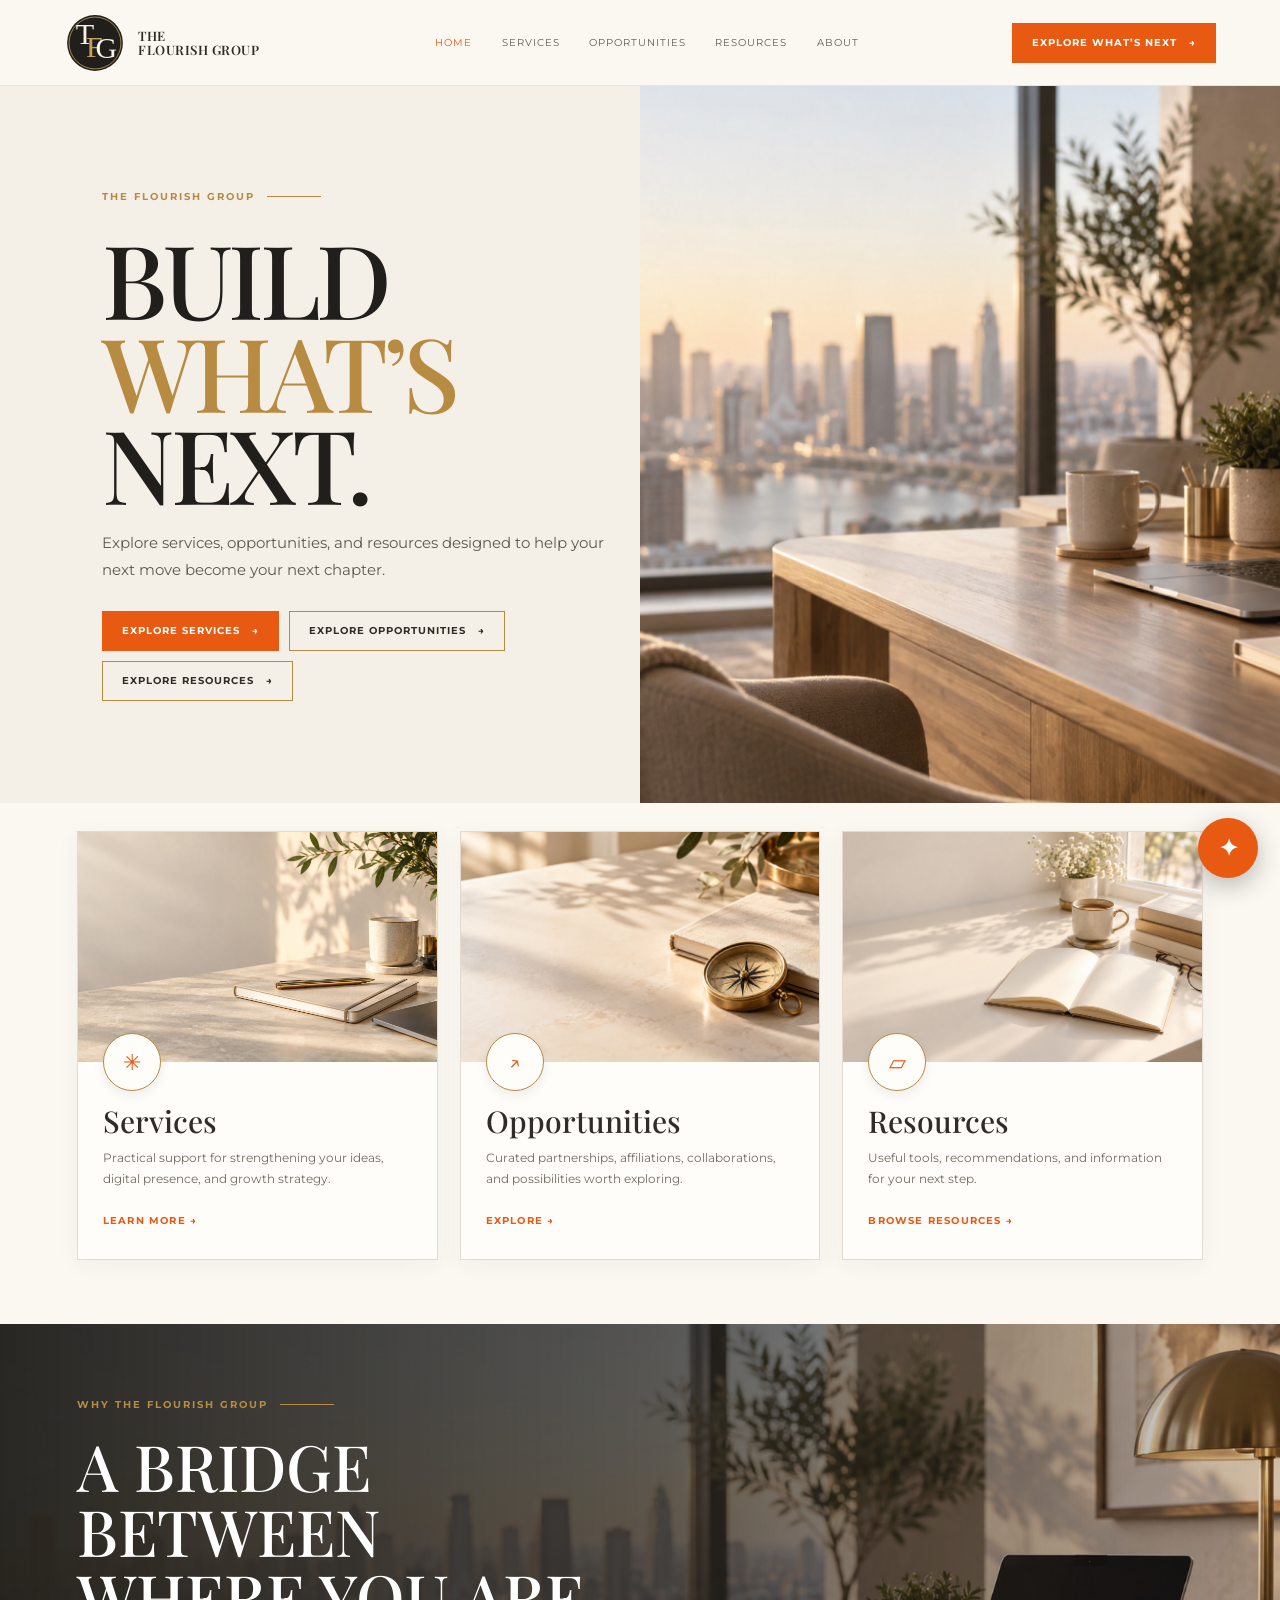
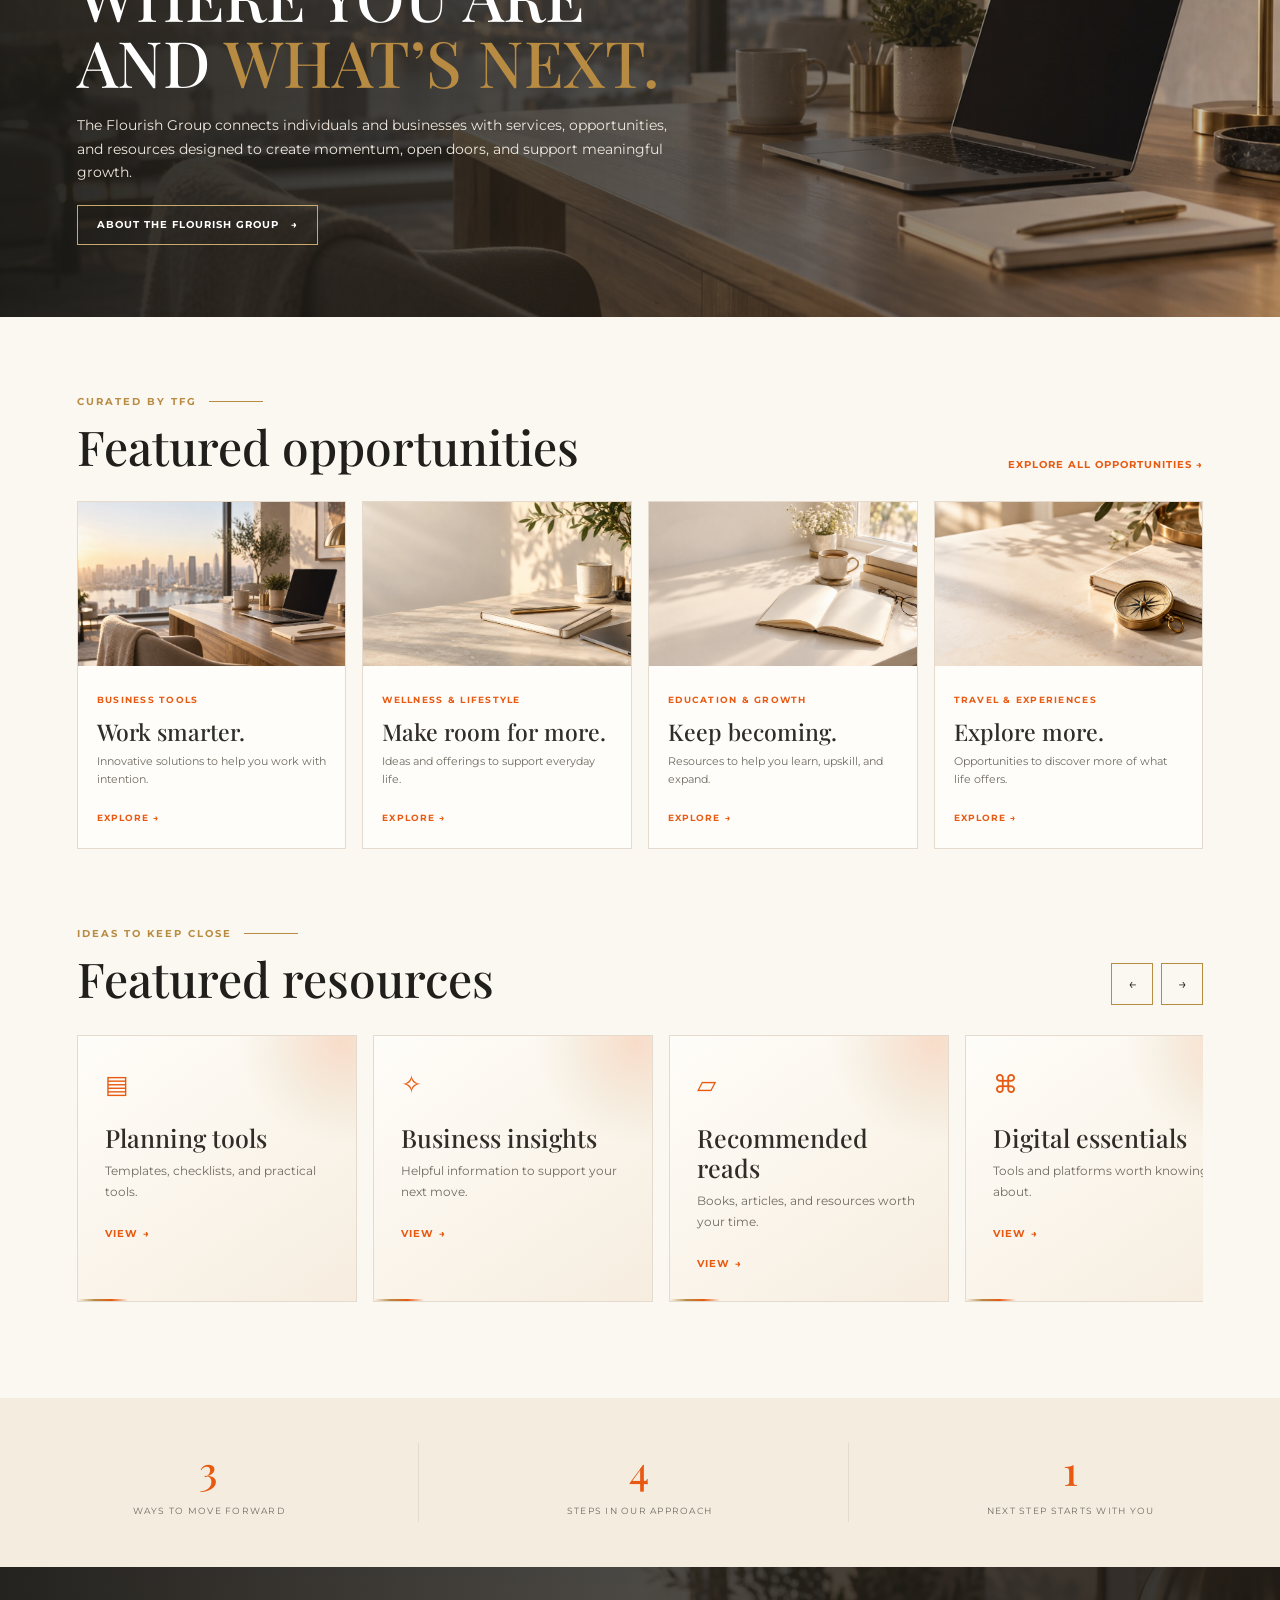
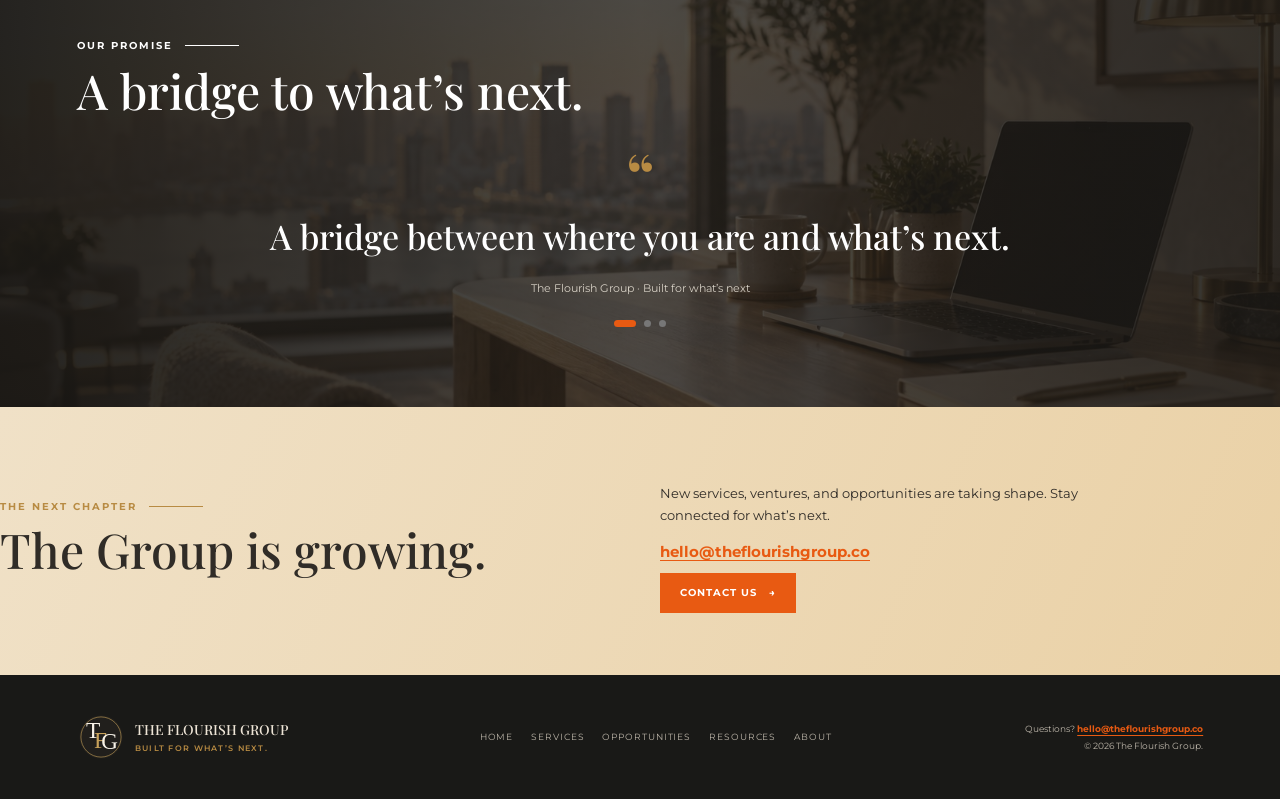
==== index.html @ 6793b0d1 "Publish fresh stylesheet URL after cache correction" ====
<!doctype html>
<html lang="en"><head><meta charset="utf-8"><meta name="viewport" content="width=device-width,initial-scale=1"><meta name="description" content="The Flourish Group brings together services, opportunities, and resources to help you build what’s next."><title>The Flourish Group — Built for What’s Next</title><link rel="stylesheet" href="flourish-v3.css"></head><body>
<header class="site-header"><a class="brand" href="index.html"><img class="brand-mark" src="assets/tfg-monogram.svg" alt=""><span class="brand-name">THE<br>FLOURISH GROUP</span></a><button class="menu-toggle" aria-label="Open navigation" aria-expanded="false">☰</button><nav class="nav"><a class="active" href="index.html">Home</a><a href="services.html">Services</a><a href="opportunities.html">Opportunities</a><a href="resources.html">Resources</a><a href="about.html">About</a></nav><a class="nav-cta" href="opportunities.html">Explore what’s next <span>→</span></a></header>
<main><section class="hero" data-parallax><div class="hero-copy"><div class="eyebrow">The Flourish Group</div><h1>BUILD<br><em>WHAT’S</em><br>NEXT.</h1><p class="hero-lede">Explore services, opportunities, and resources designed to help your next move become your next chapter.</p><div class="hero-actions"><a class="btn btn-primary" href="services.html">Explore Services <span>→</span></a><a class="btn" href="opportunities.html">Explore Opportunities <span>→</span></a><a class="btn" href="resources.html">Explore Resources <span>→</span></a></div></div><div class="hero-image"><img src="assets/home-hero.jpg" alt="Sunlit workspace with notebook and laptop" fetchpriority="high"></div></section>
<section class="pillars section-pad" aria-label="Explore the Flourish Group"><article class="pillar-card"><a href="services.html"><div class="pillar-visual"><img class="pillar-image" src="assets/services-hero.jpg" alt="Bright, welcoming workspace"></div><div class="pillar-body"><div class="pillar-icon">✳</div><h2>Services</h2><p>Practical support for strengthening your ideas, digital presence, and growth strategy.</p><span class="text-link">Learn more <span>→</span></span></div></a></article><article class="pillar-card"><a href="opportunities.html"><div class="pillar-visual"><img class="pillar-image" src="assets/opportunities-hero.jpg" alt="Journal and compass suggesting a new direction"></div><div class="pillar-body"><div class="pillar-icon">↗</div><h2>Opportunities</h2><p>Curated partnerships, affiliations, collaborations, and possibilities worth exploring.</p><span class="text-link">Explore <span>→</span></span></div></a></article><article class="pillar-card"><a href="resources.html"><div class="pillar-visual"><img class="pillar-image" src="assets/resources-hero.jpg" alt="Books and notebook in soft sunlight"></div><div class="pillar-body"><div class="pillar-icon">▱</div><h2>Resources</h2><p>Useful tools, recommendations, and information for your next step.</p><span class="text-link">Browse resources <span>→</span></span></div></a></article></section>
<section class="statement"><div class="statement-inner section-pad"><div class="eyebrow">Why The Flourish Group</div><h2>A BRIDGE BETWEEN<br>WHERE YOU ARE<br>AND <em>WHAT’S NEXT.</em></h2><p>The Flourish Group connects individuals and businesses with services, opportunities, and resources designed to create momentum, open doors, and support meaningful growth.</p><a class="btn btn-outline-light" href="about.html">About The Flourish Group <span>→</span></a></div></section>
<section class="content-section section-pad"><div class="section-heading"><div><div class="eyebrow">Curated by TFG</div><h2>Featured opportunities</h2></div><a href="opportunities.html">Explore all opportunities <span>→</span></a></div><div class="feature-grid"><article class="feature-card"><div class="feature-image"><img src="assets/home-hero.jpg" alt="Modern tools on a tidy desk"></div><div class="feature-body"><small>Business tools</small><h3>Work smarter.</h3><p>Innovative solutions to help you work with intention.</p><a href="opportunities.html">Explore <span>→</span></a></div></article><article class="feature-card"><div class="feature-image"><img src="assets/services-hero.jpg" alt="Quiet moment for wellness"></div><div class="feature-body"><small>Wellness &amp; lifestyle</small><h3>Make room for more.</h3><p>Ideas and offerings to support everyday life.</p><a href="opportunities.html">Explore <span>→</span></a></div></article><article class="feature-card"><div class="feature-image"><img src="assets/resources-hero.jpg" alt="Books and notes for learning"></div><div class="feature-body"><small>Education &amp; growth</small><h3>Keep becoming.</h3><p>Resources to help you learn, upskill, and expand.</p><a href="opportunities.html">Explore <span>→</span></a></div></article><article class="feature-card"><div class="feature-image"><img src="assets/opportunities-hero.jpg" alt="A compass suggesting new experiences"></div><div class="feature-body"><small>Travel &amp; experiences</small><h3>Explore more.</h3><p>Opportunities to discover more of what life offers.</p><a href="opportunities.html">Explore <span>→</span></a></div></article></div></section>
<section class="content-section section-pad" style="padding-top:0"><div class="section-heading"><div><div class="eyebrow">Ideas to keep close</div><h2>Featured resources</h2></div><div class="carousel-controls"><button type="button" data-scroll="home-resources" data-direction="-1" aria-label="Previous resources">←</button><button type="button" data-scroll="home-resources" data-direction="1" aria-label="Next resources">→</button></div></div><div class="carousel-track" id="home-resources"><article class="category-card"><span class="category-icon">▤</span><h3>Planning tools</h3><p>Templates, checklists, and practical tools.</p><a href="resources.html" class="text-link">View <span>→</span></a></article><article class="category-card"><span class="category-icon">✧</span><h3>Business insights</h3><p>Helpful information to support your next move.</p><a href="resources.html" class="text-link">View <span>→</span></a></article><article class="category-card"><span class="category-icon">▱</span><h3>Recommended reads</h3><p>Books, articles, and resources worth your time.</p><a href="resources.html" class="text-link">View <span>→</span></a></article><article class="category-card"><span class="category-icon">⌘</span><h3>Digital essentials</h3><p>Tools and platforms worth knowing about.</p><a href="resources.html" class="text-link">View <span>→</span></a></article></div></section>
<section class="stats"><div class="stat"><strong data-count="3">0</strong><span>Ways to move forward</span></div><div class="stat"><strong data-count="4">0</strong><span>Steps in our approach</span></div><div class="stat"><strong data-count="1">0</strong><span>Next step starts with you</span></div></section>
<section class="testimonial-shell"><div class="eyebrow">Our promise</div><h2 class="section-title">A bridge to what’s next.</h2><div class="testimonial-card" data-quotes='["A bridge between where you are and what’s next.","There are doors here. Let’s help you identify the ones that make sense for you.","A helpful resource can make the next step feel possible."]'><div class="testimonial-mark">“</div><blockquote>A bridge between where you are and what’s next.</blockquote><p>The Flourish Group · Built for what’s next</p><div class="carousel-dots"><button aria-label="Show promise 1" aria-current="true"></button><button aria-label="Show promise 2" aria-current="false"></button><button aria-label="Show promise 3" aria-current="false"></button></div></div></section>
<section class="growth" id="contact"><div><div class="eyebrow">The next chapter</div><h2>The Group is growing.</h2></div><div><p>New services, ventures, and opportunities are taking shape. Stay connected for what’s next.</p><a class="contact-email" href="mailto:hello@theflourishgroup.co">hello@theflourishgroup.co</a><br><a class="btn btn-primary" href="mailto:hello@theflourishgroup.co">Contact Us <span>→</span></a></div></section></main>
<footer class="site-footer"><div class="footer-brand"><img src="assets/tfg-monogram.svg" alt=""><div>THE FLOURISH GROUP<small>BUILT FOR WHAT’S NEXT.</small></div></div><nav class="footer-nav"><a href="index.html">Home</a><a href="services.html">Services</a><a href="opportunities.html">Opportunities</a><a href="resources.html">Resources</a><a href="about.html">About</a></nav><div class="footer-meta">Questions? <a class="contact-email" href="mailto:hello@theflourishgroup.co">hello@theflourishgroup.co</a><br>© 2026 The Flourish Group.</div></footer><script src="site-refresh.js"></script></body></html>
---- flourish-v3.css ----
@import url('https://fonts.googleapis.com/css2?family=Montserrat:wght@400;500;600;700&family=Playfair+Display:wght@500;600;700&display=swap');
:root{--ivory:#f5f0e7;--paper:#fbf8f2;--white:#fffdf9;--charcoal:#211f1c;--ink:#302c27;--muted:#716b63;--line:#e4dbce;--gold:#b88b43;--champagne:#ead8b5;--orange:#e85a12;--serif:'Playfair Display',Georgia,serif;--sans:'Montserrat',Arial,sans-serif;--shadow:0 20px 50px rgba(57,43,24,.09)}
*{box-sizing:border-box}html{scroll-behavior:smooth;scroll-padding-top:90px}body{margin:0;background:var(--paper);color:var(--ink);font:400 15px/1.7 var(--sans)}body.menu-open{overflow:hidden}a{color:inherit;text-decoration:none}img{display:block;max-width:100%}button{font:inherit}.section-pad{padding-inline:clamp(22px,6vw,96px)}.eyebrow{display:flex;align-items:center;gap:12px;text-transform:uppercase;letter-spacing:.2em;font-size:10px;font-weight:700;color:var(--gold)}.eyebrow:after{content:"";width:54px;height:1px;background:currentColor}.serif{font-family:var(--serif)}
.site-header{height:86px;display:flex;align-items:center;gap:28px;padding:8px clamp(20px,5vw,72px);background:rgba(251,248,242,.96);border-bottom:1px solid rgba(184,139,67,.18);position:sticky;top:0;z-index:50;backdrop-filter:blur(12px)}.brand{display:flex;align-items:center;gap:12px;min-width:218px}.brand-mark{width:62px;height:62px;object-fit:contain}.brand-name{font:600 13px/1.05 var(--serif);letter-spacing:.04em}.nav{display:flex;justify-content:center;gap:clamp(14px,2.3vw,32px);flex:1}.nav a,.footer-nav a{font-size:10px;letter-spacing:.1em;text-transform:uppercase;color:#625c54;transition:color .25s}.nav a:hover,.nav a.active,.footer-nav a:hover{color:var(--orange)}.nav-cta,.btn{display:inline-flex;gap:12px;align-items:center;justify-content:center;padding:13px 19px;border:1px solid var(--gold);font-size:10px;line-height:1.2;letter-spacing:.1em;text-transform:uppercase;font-weight:700;transition:background .28s,color .28s,border-color .28s,transform .28s,box-shadow .28s}.nav-cta,.btn-primary{background:var(--orange);border-color:var(--orange);color:white}.nav-cta:hover,.btn-primary:hover{background:#c9470c;border-color:#c9470c;box-shadow:0 8px 22px rgba(232,90,18,.22);transform:translateY(-2px)}.btn:not(.btn-primary):hover{background:var(--charcoal);border-color:var(--charcoal);color:white;transform:translateY(-2px)}.btn span,.nav-cta span,.text-link span{display:inline-block;transition:transform .25s}.btn:hover span,.nav-cta:hover span,.text-link:hover span{transform:translateX(4px)}.menu-toggle{display:none;border:1px solid var(--line);background:transparent;color:var(--ink);width:42px;height:42px;font-size:20px}
.hero{min-height:min(680px,calc(100vh - 86px));display:grid;grid-template-columns:1.02fr .98fr;position:relative;overflow:hidden;background:var(--ivory)}.hero-copy{align-self:center;padding:clamp(54px,8vw,112px) 28px clamp(54px,8vw,112px) clamp(24px,8vw,124px);position:relative;z-index:2}.hero h1{font:500 clamp(62px,8vw,112px)/.9 var(--serif);letter-spacing:-.045em;margin:27px 0 20px;color:var(--charcoal)}.hero h1 em,.page-title em,.statement h2 em{font-style:normal;color:var(--gold)}.hero-lede{max-width:510px;color:#5f584f;font-size:15px;line-height:1.8;margin:0 0 28px}.hero-actions{display:flex;gap:10px;flex-wrap:wrap}.hero-image{min-height:460px;position:relative;overflow:hidden;background:linear-gradient(135deg,#ead8b5,#b88b43);transform:scale(1.02);will-change:transform}.hero-image img{position:absolute;inset:0;width:100%;height:100%;object-fit:cover;object-position:center}.hero[data-parallax] .hero-image{transition:transform .15s linear}.page-hero{min-height:490px;display:grid;grid-template-columns:1fr .85fr;align-items:center;position:relative;overflow:hidden;background:var(--ivory)}.page-hero .hero-copy{padding-block:80px}.page-hero .hero-image{min-height:490px}.page-hero h1{font-size:clamp(55px,7vw,92px)}.page-hero .hero-lede{max-width:540px}
.pillars{display:grid;grid-template-columns:repeat(3,1fr);gap:22px;padding-top:28px;padding-bottom:64px}.pillar-card{background:var(--white);border:1px solid var(--line);box-shadow:0 5px 22px rgba(50,40,25,.05);overflow:hidden;transition:transform .35s,box-shadow .35s}.pillar-card:hover{transform:translateY(-6px);box-shadow:var(--shadow)}.pillar-visual{height:230px;overflow:hidden;background:var(--champagne)}.pillar-image{width:100%;height:100%;object-fit:cover;transition:transform .8s cubic-bezier(.2,.7,.2,1)}.pillar-card:hover .pillar-image{transform:scale(1.055)}.pillar-body{padding:0 25px 27px;position:relative}.pillar-icon{width:58px;height:58px;border-radius:50%;background:var(--white);border:1px solid var(--gold);display:grid;place-items:center;margin-top:-29px;position:relative;font-size:22px;color:var(--orange);box-shadow:0 4px 12px rgba(0,0,0,.08);transition:transform .3s}.pillar-card:hover .pillar-icon{transform:rotate(-8deg) scale(1.06)}.pillar-card h2{font:500 30px/1.2 var(--serif);margin:12px 0 8px}.pillar-card p{font-size:12px;line-height:1.75;color:var(--muted);margin:0 0 17px}.text-link{font-size:10px;letter-spacing:.12em;text-transform:uppercase;color:var(--orange);font-weight:700}.statement{min-height:380px;background:linear-gradient(90deg,rgba(27,26,23,.94),rgba(27,26,23,.7) 52%,rgba(27,26,23,.16)),url('assets/home-hero.jpg') center/cover;color:white;display:flex;align-items:center;padding-block:72px}.statement-inner{max-width:760px}.statement h2{font:500 clamp(40px,5vw,68px)/1.02 var(--serif);margin:20px 0}.statement p{font-size:14px;max-width:610px;color:#eee8de;margin:0 0 20px}.btn-outline-light{border-color:#caa96c;color:#fff;background:transparent}
.content-section{padding-block:76px}.section-heading{display:flex;align-items:end;justify-content:space-between;gap:24px;margin-bottom:28px}.section-heading h2,.section-title{font:500 clamp(34px,4vw,48px)/1.1 var(--serif);margin:10px 0 0;color:var(--charcoal)}.section-heading>a{font-size:10px;letter-spacing:.1em;text-transform:uppercase;color:var(--orange);font-weight:700}.feature-grid,.resource-grid{display:grid;grid-template-columns:repeat(4,1fr);gap:16px}.feature-card,.resource-card{background:var(--white);border:1px solid var(--line);overflow:hidden;transition:transform .3s,box-shadow .3s}.feature-card:hover,.resource-card:hover{transform:translateY(-4px);box-shadow:var(--shadow)}.feature-card img,.resource-card img{width:100%;height:164px;object-fit:cover;transition:transform .5s}.feature-card:hover img,.resource-card:hover img{transform:scale(1.04)}.feature-image,.resource-image{overflow:hidden}.feature-body,.resource-body{padding:19px}.feature-body small,.resource-body small{font-size:9px;letter-spacing:.14em;color:var(--orange);text-transform:uppercase;font-weight:700}.feature-body h3,.resource-body h3{font:500 23px/1.2 var(--serif);margin:7px 0}.feature-body p,.resource-body p{font-size:11px;line-height:1.65;color:var(--muted);margin:0 0 15px}.feature-body a,.resource-body a{font-size:9px;letter-spacing:.12em;text-transform:uppercase;color:var(--orange);font-weight:700}
.growth{display:grid;grid-template-columns:1fr 1fr;gap:40px;align-items:center;background:linear-gradient(115deg,#f0e1c7,#ead1a6);padding-block:62px}.growth h2{font:500 clamp(34px,4vw,48px)/1.1 var(--serif);margin:8px 0}.growth p{font-size:13px;max-width:450px}.growth .btn{margin-top:8px}.site-footer{background:#191917;color:#eee5d7;padding:38px clamp(22px,6vw,96px);display:grid;grid-template-columns:1.1fr 1.3fr 1fr;align-items:center;gap:28px}.footer-brand{display:flex;align-items:center;gap:10px;font:500 14px var(--serif)}.footer-brand img{width:48px;height:48px;object-fit:contain}.footer-brand small{display:block;font:600 8px var(--sans);letter-spacing:.16em;color:var(--gold);margin-top:4px}.footer-nav{display:flex;gap:18px;justify-content:center;flex-wrap:wrap}.footer-nav a,.footer-meta{font-size:9px;color:#bcb5a9}.footer-meta{text-align:right;line-height:1.9}.contact-email{color:var(--orange);font-weight:700;text-decoration:underline;text-underline-offset:3px}
.page-main{padding-block:74px 90px}.page-title{font:500 clamp(52px,7vw,90px)/.98 var(--serif);margin:20px 0 14px;letter-spacing:-.035em;color:var(--charcoal)}.page-lede{font-size:15px;line-height:1.8;max-width:700px;color:var(--muted)}.section-intro{max-width:720px;margin-bottom:30px}.approach{background:#f1e8d8;padding-block:72px}.steps{display:grid;grid-template-columns:repeat(4,1fr);gap:12px;margin-top:34px}.step{padding:25px 22px;border-top:1px solid var(--gold);background:rgba(255,253,249,.55)}.step-no{font:500 28px var(--serif);color:var(--orange)}.step h3{font:500 22px var(--serif);margin:9px 0}.step p{font-size:11px;color:var(--muted);margin:0}.category-grid{display:grid;grid-template-columns:repeat(3,1fr);gap:18px;margin-top:34px}.category-card{min-height:230px;padding:27px;background:linear-gradient(145deg,#fffdf9,#f6eddf);border:1px solid var(--line);position:relative;overflow:hidden;isolation:isolate;transition:transform .35s,box-shadow .35s}.category-card:before{content:"";position:absolute;z-index:-1;width:210px;height:210px;right:-90px;top:-100px;border-radius:50%;background:radial-gradient(circle,rgba(232,90,18,.17),rgba(184,139,67,.08) 44%,transparent 70%);transition:transform .5s}.category-card:after{content:"";position:absolute;left:0;right:0;bottom:0;height:2px;background:linear-gradient(90deg,transparent,var(--gold),var(--orange),transparent);transform:scaleX(.18);transform-origin:left;transition:transform .4s}.category-card:hover{transform:translateY(-5px);box-shadow:0 18px 38px rgba(65,46,18,.1)}.category-card:hover:before{transform:scale(1.45)}.category-card:hover:after{transform:scaleX(1)}.category-icon{font-size:25px;color:var(--orange);display:inline-block;transition:transform .35s}.category-card:hover .category-icon{transform:translateY(-4px) rotate(-5deg)}.category-card h3{font:500 25px/1.2 var(--serif);margin:18px 0 8px}.category-card p{font-size:12px;color:var(--muted);margin:0 0 17px;max-width:350px}.cta-band{background:var(--charcoal);color:white;padding:56px clamp(22px,6vw,96px);display:flex;align-items:center;justify-content:space-between;gap:30px}.cta-band h2{font:500 clamp(34px,4vw,48px)/1.1 var(--serif);margin:8px 0}.cta-band p{color:#ddd4c7;font-size:13px;max-width:520px}.carousel-controls{display:flex;gap:8px}.carousel-controls button,.back-top{width:42px;height:42px;border:1px solid var(--gold);background:transparent;color:var(--ink);cursor:pointer;transition:background .2s,color .2s}.carousel-controls button:hover,.back-top:hover{background:var(--orange);color:#fff}.carousel-track{display:flex;overflow:auto;scroll-snap-type:x mandatory;gap:16px;padding:2px 1px 20px;scrollbar-width:thin}.carousel-track>*{scroll-snap-align:start;flex:0 0 min(280px,82vw)}
.stats{display:grid;grid-template-columns:repeat(3,1fr);gap:12px;padding-block:45px;background:#f3ecdf}.stat{text-align:center;border-right:1px solid var(--line)}.stat:last-child{border:0}.stat strong{font:500 40px var(--serif);color:var(--orange);display:block}.stat span{font-size:9px;text-transform:uppercase;letter-spacing:.14em;color:var(--muted)}.testimonial-shell{position:relative;isolation:isolate;overflow:hidden;background:#24221f;color:#fff;padding:70px clamp(22px,6vw,96px)}.testimonial-shell:before{content:"";position:absolute;inset:0;z-index:-2;background-position:center;background-size:cover;opacity:.5}.testimonial-shell:after{content:"";position:absolute;inset:0;z-index:-1;background:linear-gradient(90deg,rgba(25,23,20,.9),rgba(25,23,20,.55),rgba(25,23,20,.78))}.testimonial-shell>*{position:relative}.testimonial-shell .eyebrow,.testimonial-shell .section-title{color:#fff}.testimonial-shell .section-title{color:#fff}.testimonial-card{max-width:840px;margin:32px auto 10px;text-align:center}.testimonial-mark{font:600 64px/.8 var(--serif);color:var(--gold)}.testimonial-card blockquote{font:500 clamp(23px,3vw,34px)/1.45 var(--serif);margin:12px 0 18px}.testimonial-card p{font-size:11px;color:#d5cfc4}.carousel-dots{display:flex;justify-content:center;gap:8px;margin-top:22px}.carousel-dots button{border:0;border-radius:50%;width:7px;height:7px;padding:0;background:#777}.carousel-dots button[aria-current=true]{background:var(--orange);width:22px;border-radius:99px}
.faq-topic-grid{display:grid;grid-template-columns:repeat(3,1fr);gap:13px;margin:30px 0 65px}.topic-card{padding:20px;border:1px solid var(--line);background:var(--white);display:flex;align-items:center;gap:14px;transition:border-color .2s,transform .2s}.topic-card:hover{border-color:var(--gold);transform:translateY(-3px)}.topic-card span{font-size:20px;color:var(--orange)}.topic-card strong{font:500 19px var(--serif)}.faq-list{border-top:1px solid var(--line);margin-top:25px}.faq-item{border-bottom:1px solid var(--line)}.faq-question{width:100%;display:grid;grid-template-columns:48px 1fr 28px;gap:12px;align-items:center;text-align:left;padding:22px 4px;border:0;background:transparent;color:var(--ink);cursor:pointer}.faq-number{font:500 22px var(--serif);color:var(--gold)}.faq-question strong{font:500 21px var(--serif)}.faq-toggle{font-size:24px;color:var(--orange);text-align:center;transition:transform .25s}.faq-question[aria-expanded=true] .faq-toggle{transform:rotate(45deg)}.faq-answer{display:grid;grid-template-rows:0fr;transition:grid-template-rows .35s ease}.faq-answer>div{overflow:hidden}.faq-answer p{max-width:760px;margin:0 0 22px 64px;color:var(--muted);font-size:13px}.faq-item.is-open .faq-answer{grid-template-rows:1fr}.help-panel{display:grid;grid-template-columns:1fr auto;align-items:center;gap:20px;padding:36px;background:linear-gradient(110deg,#efe3ce,#f8f3e9);margin-top:58px}.help-panel h2{font:500 32px var(--serif);margin:5px 0}.quick-links{display:flex;flex-wrap:wrap;gap:10px 22px;margin-top:22px}.quick-links a{font-size:11px;color:var(--orange);font-weight:700}
.reveal{opacity:0;transform:translateY(22px);transition:opacity .7s ease,transform .7s ease}.reveal.is-visible{opacity:1;transform:none}.back-top{position:fixed;right:92px;bottom:22px;z-index:30;background:var(--paper);box-shadow:0 4px 18px rgba(0,0,0,.12);opacity:0;pointer-events:none;transform:translateY(8px);transition:opacity .2s,transform .2s}.back-top.is-visible{opacity:1;pointer-events:auto;transform:none}.concierge-trigger{position:fixed;right:22px;bottom:22px;z-index:29;border:0;border-radius:50%;width:60px;height:60px;padding:0;background:var(--orange);color:#fff;box-shadow:0 8px 24px rgba(24,23,21,.28);font:700 9px var(--sans);cursor:pointer}.concierge-trigger:before{content:"✦";font-size:23px;line-height:1}.concierge-trigger{font-size:0}.concierge-trigger:focus-visible{outline:3px solid var(--gold);outline-offset:3px}.concierge-panel{display:none;position:fixed;right:22px;bottom:78px;z-index:60;width:min(370px,calc(100vw - 32px));max-height:74vh;overflow:auto;background:var(--paper);color:var(--ink);border:1px solid var(--line);box-shadow:0 18px 50px rgba(24,23,21,.28)}.concierge-panel.is-open{display:block}.concierge-head{position:relative;background:var(--charcoal);color:var(--white);padding:22px 54px 18px 22px}.concierge-head strong{font:600 11px var(--sans);letter-spacing:.12em}.concierge-head p{margin:9px 0 0;color:var(--ivory);font:500 20px/1.25 var(--serif)}.concierge-close{position:absolute;top:12px;right:14px;border:0;background:transparent;color:#fff;font-size:26px;cursor:pointer}.concierge-body{padding:18px}.concierge-choices{display:flex;flex-wrap:wrap;gap:8px}.concierge-choice{border:1px solid var(--gold);background:transparent;padding:9px 12px;font-size:10px;cursor:pointer}.concierge-answer{margin-top:14px;font-size:12px}.concierge-answer a{color:var(--orange);font-weight:700}.concierge-foot{font-size:9px;color:var(--muted);padding:0 18px 18px}
@media(max-width:980px){.site-header{gap:14px}.brand{min-width:180px}.nav{gap:14px}.nav a{font-size:9px}.nav-cta{padding:12px;font-size:9px}.pillars{gap:14px}.steps{grid-template-columns:repeat(2,1fr)}.category-grid{grid-template-columns:repeat(2,1fr)}.feature-grid,.resource-grid{grid-template-columns:repeat(2,1fr)}.site-footer{grid-template-columns:1fr 1fr}.footer-meta{text-align:left;grid-column:1/-1}}
@media(max-width:720px){.site-header{height:72px;gap:10px;padding-inline:15px}.brand{min-width:0;gap:8px}.brand-mark{width:48px;height:48px}.brand-name{font-size:11px}.menu-toggle{display:block;margin-left:auto;order:3}.nav{display:none;position:absolute;top:71px;left:0;right:0;background:var(--paper);border-bottom:1px solid var(--line);padding:16px 22px 22px;box-shadow:0 15px 20px rgba(0,0,0,.08);flex-direction:column;align-items:flex-start;gap:16px}.nav.open{display:flex}.nav a{font-size:11px}.nav-cta{display:none}.hero,.page-hero{grid-template-columns:1fr}.hero-copy,.page-hero .hero-copy{padding:50px 24px 42px}.hero h1{font-size:clamp(62px,16vw,88px)}.hero-image,.page-hero .hero-image{min-height:280px}.pillars{grid-template-columns:1fr;padding-bottom:42px}.pillar-visual{height:220px}.statement{padding-block:55px}.content-section{padding-block:52px}.section-heading{align-items:start;flex-direction:column}.section-heading h2,.section-title{font-size:36px}.growth{grid-template-columns:1fr;gap:10px;padding-block:46px}.site-footer{grid-template-columns:1fr;gap:22px}.footer-nav{justify-content:flex-start}.footer-meta{grid-column:auto}.category-grid,.faq-topic-grid{grid-template-columns:1fr}.page-main{padding-block:52px}.steps{grid-template-columns:1fr 1fr}.cta-band{align-items:flex-start;flex-direction:column;padding-block:42px}.help-panel{grid-template-columns:1fr;padding:25px}.faq-question{grid-template-columns:36px 1fr 24px}.faq-question strong{font-size:18px}.faq-answer p{margin-left:48px}.testimonial-shell{padding-block:52px}.back-top{right:76px;bottom:14px}.concierge-trigger{right:14px;bottom:14px;width:54px;height:54px}}
@media(max-width:420px){.hero-actions .btn{width:100%;justify-content:space-between}.steps{grid-template-columns:1fr}.feature-grid,.resource-grid{grid-template-columns:1fr}.stats{grid-template-columns:1fr}.stat{border:0;border-bottom:1px solid var(--line);padding:14px}.stat:last-child{border:0}}
@media(prefers-reduced-motion:reduce){*,*:before,*:after{scroll-behavior:auto!important;transition-duration:.01ms!important;animation-duration:.01ms!important}.reveal{opacity:1;transform:none}}

body[data-page="home"] .testimonial-shell:before{background-image:url("assets/home-hero.jpg")}
body[data-page="opportunities"] .testimonial-shell:before{background-image:url("assets/opportunities-hero.jpg")}
body[data-page="resources"] .testimonial-shell:before{background-image:url("assets/resources-hero.jpg")}
body[data-page="services"] .testimonial-shell:before{background-image:url("assets/services-hero.jpg")}
body[data-page="about"] .testimonial-shell:before{background-image:url("assets/services-hero.jpg")}
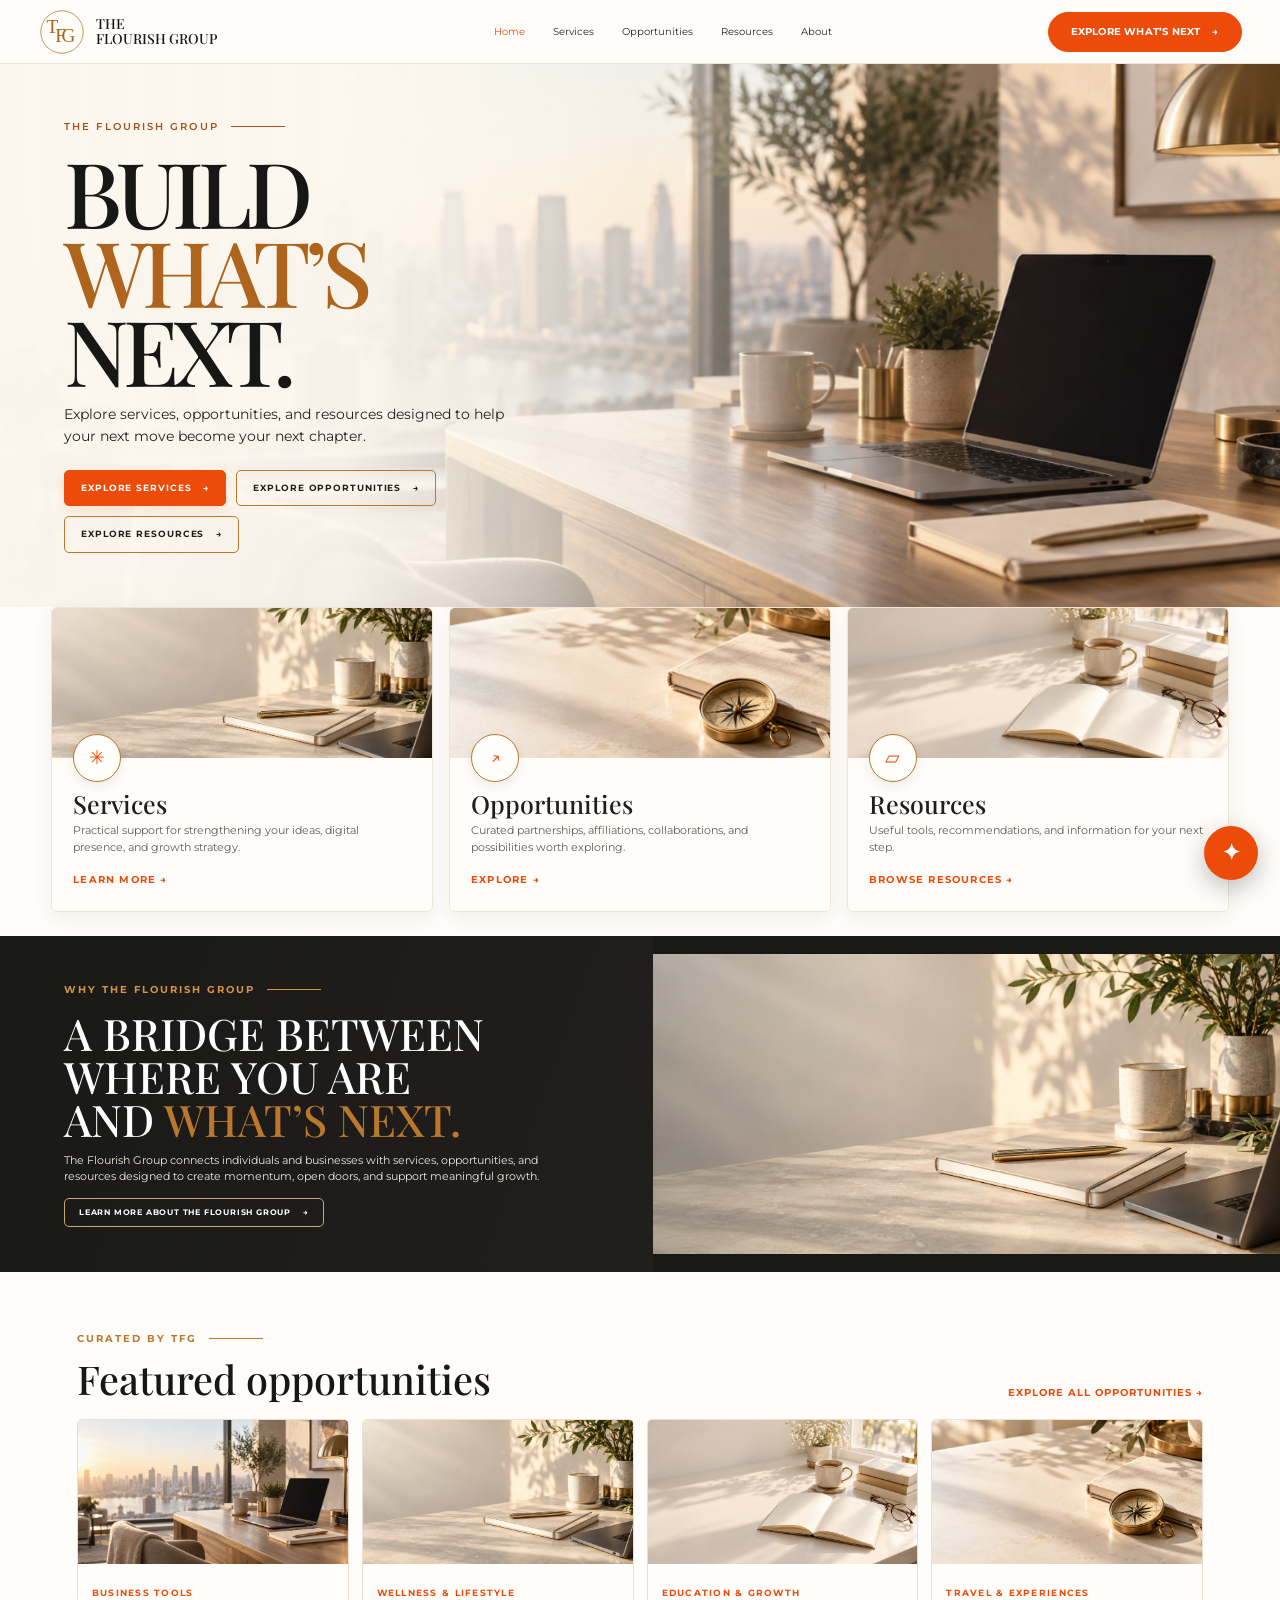
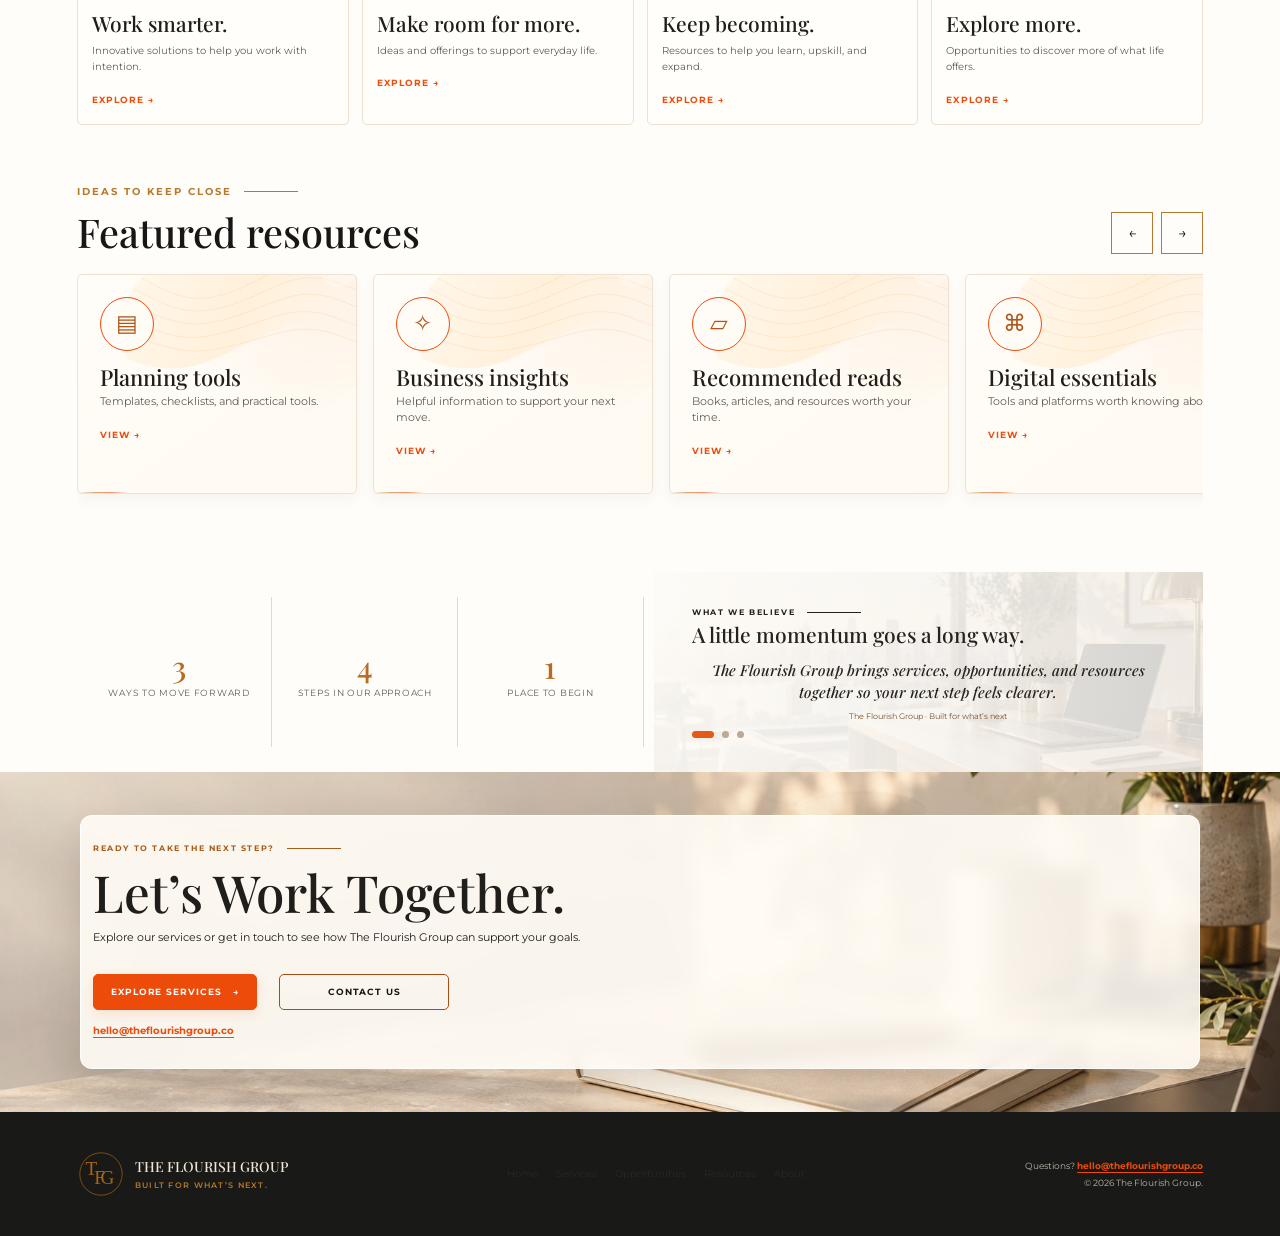
==== commit 6480db1b: "Match approved Flourish Group visual references" ====
--- a/index.html
+++ b/index.html
@@ -1,12 +1,11 @@
 <!doctype html>
-<html lang="en"><head><meta charset="utf-8"><meta name="viewport" content="width=device-width,initial-scale=1"><meta name="description" content="The Flourish Group brings together services, opportunities, and resources to help you build what’s next."><title>The Flourish Group — Built for What’s Next</title><link rel="stylesheet" href="flourish-v3.css"></head><body>
+<html lang="en"><head><meta charset="utf-8"><meta name="viewport" content="width=device-width,initial-scale=1"><meta name="description" content="The Flourish Group brings together services, opportunities, and resources to help you build what’s next."><title>The Flourish Group — Built for What’s Next</title><link rel="stylesheet" href="styles.css?rev=approved-reference-20260925"></head><body>
 <header class="site-header"><a class="brand" href="index.html"><img class="brand-mark" src="assets/tfg-monogram.svg" alt=""><span class="brand-name">THE<br>FLOURISH GROUP</span></a><button class="menu-toggle" aria-label="Open navigation" aria-expanded="false">☰</button><nav class="nav"><a class="active" href="index.html">Home</a><a href="services.html">Services</a><a href="opportunities.html">Opportunities</a><a href="resources.html">Resources</a><a href="about.html">About</a></nav><a class="nav-cta" href="opportunities.html">Explore what’s next <span>→</span></a></header>
 <main><section class="hero" data-parallax><div class="hero-copy"><div class="eyebrow">The Flourish Group</div><h1>BUILD<br><em>WHAT’S</em><br>NEXT.</h1><p class="hero-lede">Explore services, opportunities, and resources designed to help your next move become your next chapter.</p><div class="hero-actions"><a class="btn btn-primary" href="services.html">Explore Services <span>→</span></a><a class="btn" href="opportunities.html">Explore Opportunities <span>→</span></a><a class="btn" href="resources.html">Explore Resources <span>→</span></a></div></div><div class="hero-image"><img src="assets/home-hero.jpg" alt="Sunlit workspace with notebook and laptop" fetchpriority="high"></div></section>
 <section class="pillars section-pad" aria-label="Explore the Flourish Group"><article class="pillar-card"><a href="services.html"><div class="pillar-visual"><img class="pillar-image" src="assets/services-hero.jpg" alt="Bright, welcoming workspace"></div><div class="pillar-body"><div class="pillar-icon">✳</div><h2>Services</h2><p>Practical support for strengthening your ideas, digital presence, and growth strategy.</p><span class="text-link">Learn more <span>→</span></span></div></a></article><article class="pillar-card"><a href="opportunities.html"><div class="pillar-visual"><img class="pillar-image" src="assets/opportunities-hero.jpg" alt="Journal and compass suggesting a new direction"></div><div class="pillar-body"><div class="pillar-icon">↗</div><h2>Opportunities</h2><p>Curated partnerships, affiliations, collaborations, and possibilities worth exploring.</p><span class="text-link">Explore <span>→</span></span></div></a></article><article class="pillar-card"><a href="resources.html"><div class="pillar-visual"><img class="pillar-image" src="assets/resources-hero.jpg" alt="Books and notebook in soft sunlight"></div><div class="pillar-body"><div class="pillar-icon">▱</div><h2>Resources</h2><p>Useful tools, recommendations, and information for your next step.</p><span class="text-link">Browse resources <span>→</span></span></div></a></article></section>
-<section class="statement"><div class="statement-inner section-pad"><div class="eyebrow">Why The Flourish Group</div><h2>A BRIDGE BETWEEN<br>WHERE YOU ARE<br>AND <em>WHAT’S NEXT.</em></h2><p>The Flourish Group connects individuals and businesses with services, opportunities, and resources designed to create momentum, open doors, and support meaningful growth.</p><a class="btn btn-outline-light" href="about.html">About The Flourish Group <span>→</span></a></div></section>
+<section class="statement"><div class="statement-inner section-pad"><div class="eyebrow">Why The Flourish Group</div><h2>A BRIDGE BETWEEN<br>WHERE YOU ARE<br>AND <em>WHAT’S NEXT.</em></h2><p>The Flourish Group connects individuals and businesses with services, opportunities, and resources designed to create momentum, open doors, and support meaningful growth.</p><a class="btn btn-outline-light" href="about.html">Learn more about The Flourish Group <span>→</span></a></div><div class="statement-photo"><img src="assets/services-hero.jpg" alt="Sunlit lounge and desk in a welcoming workspace"></div></section>
 <section class="content-section section-pad"><div class="section-heading"><div><div class="eyebrow">Curated by TFG</div><h2>Featured opportunities</h2></div><a href="opportunities.html">Explore all opportunities <span>→</span></a></div><div class="feature-grid"><article class="feature-card"><div class="feature-image"><img src="assets/home-hero.jpg" alt="Modern tools on a tidy desk"></div><div class="feature-body"><small>Business tools</small><h3>Work smarter.</h3><p>Innovative solutions to help you work with intention.</p><a href="opportunities.html">Explore <span>→</span></a></div></article><article class="feature-card"><div class="feature-image"><img src="assets/services-hero.jpg" alt="Quiet moment for wellness"></div><div class="feature-body"><small>Wellness &amp; lifestyle</small><h3>Make room for more.</h3><p>Ideas and offerings to support everyday life.</p><a href="opportunities.html">Explore <span>→</span></a></div></article><article class="feature-card"><div class="feature-image"><img src="assets/resources-hero.jpg" alt="Books and notes for learning"></div><div class="feature-body"><small>Education &amp; growth</small><h3>Keep becoming.</h3><p>Resources to help you learn, upskill, and expand.</p><a href="opportunities.html">Explore <span>→</span></a></div></article><article class="feature-card"><div class="feature-image"><img src="assets/opportunities-hero.jpg" alt="A compass suggesting new experiences"></div><div class="feature-body"><small>Travel &amp; experiences</small><h3>Explore more.</h3><p>Opportunities to discover more of what life offers.</p><a href="opportunities.html">Explore <span>→</span></a></div></article></div></section>
 <section class="content-section section-pad" style="padding-top:0"><div class="section-heading"><div><div class="eyebrow">Ideas to keep close</div><h2>Featured resources</h2></div><div class="carousel-controls"><button type="button" data-scroll="home-resources" data-direction="-1" aria-label="Previous resources">←</button><button type="button" data-scroll="home-resources" data-direction="1" aria-label="Next resources">→</button></div></div><div class="carousel-track" id="home-resources"><article class="category-card"><span class="category-icon">▤</span><h3>Planning tools</h3><p>Templates, checklists, and practical tools.</p><a href="resources.html" class="text-link">View <span>→</span></a></article><article class="category-card"><span class="category-icon">✧</span><h3>Business insights</h3><p>Helpful information to support your next move.</p><a href="resources.html" class="text-link">View <span>→</span></a></article><article class="category-card"><span class="category-icon">▱</span><h3>Recommended reads</h3><p>Books, articles, and resources worth your time.</p><a href="resources.html" class="text-link">View <span>→</span></a></article><article class="category-card"><span class="category-icon">⌘</span><h3>Digital essentials</h3><p>Tools and platforms worth knowing about.</p><a href="resources.html" class="text-link">View <span>→</span></a></article></div></section>
-<section class="stats"><div class="stat"><strong data-count="3">0</strong><span>Ways to move forward</span></div><div class="stat"><strong data-count="4">0</strong><span>Steps in our approach</span></div><div class="stat"><strong data-count="1">0</strong><span>Next step starts with you</span></div></section>
-<section class="testimonial-shell"><div class="eyebrow">Our promise</div><h2 class="section-title">A bridge to what’s next.</h2><div class="testimonial-card" data-quotes='["A bridge between where you are and what’s next.","There are doors here. Let’s help you identify the ones that make sense for you.","A helpful resource can make the next step feel possible."]'><div class="testimonial-mark">“</div><blockquote>A bridge between where you are and what’s next.</blockquote><p>The Flourish Group · Built for what’s next</p><div class="carousel-dots"><button aria-label="Show promise 1" aria-current="true"></button><button aria-label="Show promise 2" aria-current="false"></button><button aria-label="Show promise 3" aria-current="false"></button></div></div></section>
-<section class="growth" id="contact"><div><div class="eyebrow">The next chapter</div><h2>The Group is growing.</h2></div><div><p>New services, ventures, and opportunities are taking shape. Stay connected for what’s next.</p><a class="contact-email" href="mailto:hello@theflourishgroup.co">hello@theflourishgroup.co</a><br><a class="btn btn-primary" href="mailto:hello@theflourishgroup.co">Contact Us <span>→</span></a></div></section></main>
+<section class="proof-section section-pad"><div class="stats"><div class="stat"><strong data-count="3">0</strong><span>Ways to move forward</span></div><div class="stat"><strong data-count="4">0</strong><span>Steps in our approach</span></div><div class="stat"><strong>1</strong><span>Place to begin</span></div></div><section class="testimonial-shell"><div class="eyebrow">What we believe</div><h2 class="section-title">A little momentum goes a long way.</h2><div class="testimonial-card" data-quotes='["The Flourish Group brings services, opportunities, and resources together so your next step feels clearer.","A thoughtful connection can open the door to what comes next.","Useful guidance helps turn possibility into progress."]'><div class="testimonial-mark">“</div><blockquote>The Flourish Group brings services, opportunities, and resources together so your next step feels clearer.</blockquote><p>The Flourish Group · Built for what’s next</p><div class="carousel-dots"><button aria-label="Show statement 1" aria-current="true"></button><button aria-label="Show statement 2" aria-current="false"></button><button aria-label="Show statement 3" aria-current="false"></button></div></div></section></section>
+<section class="growth" id="contact"><div class="growth-card"><div class="eyebrow">Ready to take the next step?</div><h2>Let’s Work Together.</h2><p>Explore our services or get in touch to see how The Flourish Group can support your goals.</p><div class="cta-actions"><a class="btn btn-primary" href="services.html">Explore Services <span>→</span></a><a class="btn btn-secondary" href="mailto:hello@theflourishgroup.co">Contact Us</a></div><a class="contact-email" href="mailto:hello@theflourishgroup.co">hello@theflourishgroup.co</a></div></section></main>
 <footer class="site-footer"><div class="footer-brand"><img src="assets/tfg-monogram.svg" alt=""><div>THE FLOURISH GROUP<small>BUILT FOR WHAT’S NEXT.</small></div></div><nav class="footer-nav"><a href="index.html">Home</a><a href="services.html">Services</a><a href="opportunities.html">Opportunities</a><a href="resources.html">Resources</a><a href="about.html">About</a></nav><div class="footer-meta">Questions? <a class="contact-email" href="mailto:hello@theflourishgroup.co">hello@theflourishgroup.co</a><br>© 2026 The Flourish Group.</div></footer><script src="site-refresh.js"></script></body></html>
--- a/styles.css
+++ b/styles.css
@@ -0,0 +1,67 @@
+@import url('https://fonts.googleapis.com/css2?family=Montserrat:wght@400;500;600;700&family=Playfair+Display:wght@500;600;700&display=swap');
+:root{--ivory:#f5f0e7;--paper:#fbf8f2;--white:#fffdf9;--charcoal:#211f1c;--ink:#302c27;--muted:#716b63;--line:#e4dbce;--gold:#b88b43;--champagne:#ead8b5;--orange:#e85a12;--serif:'Playfair Display',Georgia,serif;--sans:'Montserrat',Arial,sans-serif;--shadow:0 20px 50px rgba(57,43,24,.09)}
+*{box-sizing:border-box}html{scroll-behavior:smooth;scroll-padding-top:90px}body{margin:0;background:var(--paper);color:var(--ink);font:400 15px/1.7 var(--sans)}body.menu-open{overflow:hidden}a{color:inherit;text-decoration:none}img{display:block;max-width:100%}button{font:inherit}.section-pad{padding-inline:clamp(22px,6vw,96px)}.eyebrow{display:flex;align-items:center;gap:12px;text-transform:uppercase;letter-spacing:.2em;font-size:10px;font-weight:700;color:var(--gold)}.eyebrow:after{content:"";width:54px;height:1px;background:currentColor}.serif{font-family:var(--serif)}
+.site-header{height:86px;display:flex;align-items:center;gap:28px;padding:8px clamp(20px,5vw,72px);background:rgba(251,248,242,.96);border-bottom:1px solid rgba(184,139,67,.18);position:sticky;top:0;z-index:50;backdrop-filter:blur(12px)}.brand{display:flex;align-items:center;gap:12px;min-width:218px}.brand-mark{width:62px;height:62px;object-fit:contain}.brand-name{font:600 13px/1.05 var(--serif);letter-spacing:.04em}.nav{display:flex;justify-content:center;gap:clamp(14px,2.3vw,32px);flex:1}.nav a,.footer-nav a{font-size:10px;letter-spacing:.1em;text-transform:uppercase;color:#625c54;transition:color .25s}.nav a:hover,.nav a.active,.footer-nav a:hover{color:var(--orange)}.nav-cta,.btn{display:inline-flex;gap:12px;align-items:center;justify-content:center;padding:13px 19px;border:1px solid var(--gold);font-size:10px;line-height:1.2;letter-spacing:.1em;text-transform:uppercase;font-weight:700;transition:background .28s,color .28s,border-color .28s,transform .28s,box-shadow .28s}.nav-cta,.btn-primary{background:var(--orange);border-color:var(--orange);color:white}.nav-cta:hover,.btn-primary:hover{background:#c9470c;border-color:#c9470c;box-shadow:0 8px 22px rgba(232,90,18,.22);transform:translateY(-2px)}.btn:not(.btn-primary):hover{background:var(--charcoal);border-color:var(--charcoal);color:white;transform:translateY(-2px)}.btn span,.nav-cta span,.text-link span{display:inline-block;transition:transform .25s}.btn:hover span,.nav-cta:hover span,.text-link:hover span{transform:translateX(4px)}.menu-toggle{display:none;border:1px solid var(--line);background:transparent;color:var(--ink);width:42px;height:42px;font-size:20px}
+.hero{min-height:min(680px,calc(100vh - 86px));display:grid;grid-template-columns:1.02fr .98fr;position:relative;overflow:hidden;background:var(--ivory)}.hero-copy{align-self:center;padding:clamp(54px,8vw,112px) 28px clamp(54px,8vw,112px) clamp(24px,8vw,124px);position:relative;z-index:2}.hero h1{font:500 clamp(62px,8vw,112px)/.9 var(--serif);letter-spacing:-.045em;margin:27px 0 20px;color:var(--charcoal)}.hero h1 em,.page-title em,.statement h2 em{font-style:normal;color:var(--gold)}.hero-lede{max-width:510px;color:#5f584f;font-size:15px;line-height:1.8;margin:0 0 28px}.hero-actions{display:flex;gap:10px;flex-wrap:wrap}.hero-image{min-height:460px;position:relative;overflow:hidden;background:linear-gradient(135deg,#ead8b5,#b88b43);transform:scale(1.02);will-change:transform}.hero-image img{position:absolute;inset:0;width:100%;height:100%;object-fit:cover;object-position:center}.hero[data-parallax] .hero-image{transition:transform .15s linear}.page-hero{min-height:490px;display:grid;grid-template-columns:1fr .85fr;align-items:center;position:relative;overflow:hidden;background:var(--ivory)}.page-hero .hero-copy{padding-block:80px}.page-hero .hero-image{min-height:490px}.page-hero h1{font:500 clamp(55px,7vw,92px)/.98 var(--serif);letter-spacing:-.045em}.page-hero .hero-lede{max-width:540px}
+.pillars{display:grid;grid-template-columns:repeat(3,1fr);gap:22px;padding-top:28px;padding-bottom:64px}.pillar-card{background:var(--white);border:1px solid var(--line);box-shadow:0 5px 22px rgba(50,40,25,.05);overflow:hidden;transition:transform .35s,box-shadow .35s}.pillar-card:hover{transform:translateY(-6px);box-shadow:var(--shadow)}.pillar-visual{height:230px;overflow:hidden;background:var(--champagne)}.pillar-image{width:100%;height:100%;object-fit:cover;transition:transform .8s cubic-bezier(.2,.7,.2,1)}.pillar-card:hover .pillar-image{transform:scale(1.055)}.pillar-body{padding:0 25px 27px;position:relative}.pillar-icon{width:58px;height:58px;border-radius:50%;background:var(--white);border:1px solid var(--gold);display:grid;place-items:center;margin-top:-29px;position:relative;font-size:22px;color:var(--orange);box-shadow:0 4px 12px rgba(0,0,0,.08);transition:transform .3s}.pillar-card:hover .pillar-icon{transform:rotate(-8deg) scale(1.06)}.pillar-card h2{font:500 30px/1.2 var(--serif);margin:12px 0 8px}.pillar-card p{font-size:12px;line-height:1.75;color:var(--muted);margin:0 0 17px}.text-link{font-size:10px;letter-spacing:.12em;text-transform:uppercase;color:var(--orange);font-weight:700}.statement{min-height:380px;background:linear-gradient(90deg,rgba(27,26,23,.94),rgba(27,26,23,.7) 52%,rgba(27,26,23,.16)),url('assets/home-hero.jpg') center/cover;color:white;display:flex;align-items:center;padding-block:72px}.statement-inner{max-width:760px}.statement h2{font:500 clamp(40px,5vw,68px)/1.02 var(--serif);margin:20px 0}.statement p{font-size:14px;max-width:610px;color:#eee8de;margin:0 0 20px}.btn-outline-light{border-color:#caa96c;color:#fff;background:transparent}
+.content-section{padding-block:76px}.section-heading{display:flex;align-items:end;justify-content:space-between;gap:24px;margin-bottom:28px}.section-heading h2,.section-title{font:500 clamp(34px,4vw,48px)/1.1 var(--serif);margin:10px 0 0;color:var(--charcoal)}.section-heading>a{font-size:10px;letter-spacing:.1em;text-transform:uppercase;color:var(--orange);font-weight:700}.feature-grid,.resource-grid{display:grid;grid-template-columns:repeat(4,1fr);gap:16px}.feature-card,.resource-card{background:var(--white);border:1px solid var(--line);overflow:hidden;transition:transform .3s,box-shadow .3s}.feature-card:hover,.resource-card:hover{transform:translateY(-4px);box-shadow:var(--shadow)}.feature-card img,.resource-card img{width:100%;height:164px;object-fit:cover;transition:transform .5s}.feature-card:hover img,.resource-card:hover img{transform:scale(1.04)}.feature-image,.resource-image{overflow:hidden}.feature-body,.resource-body{padding:19px}.feature-body small,.resource-body small{font-size:9px;letter-spacing:.14em;color:var(--orange);text-transform:uppercase;font-weight:700}.feature-body h3,.resource-body h3{font:500 23px/1.2 var(--serif);margin:7px 0}.feature-body p,.resource-body p{font-size:11px;line-height:1.65;color:var(--muted);margin:0 0 15px}.feature-body a,.resource-body a{font-size:9px;letter-spacing:.12em;text-transform:uppercase;color:var(--orange);font-weight:700}
+.growth{display:grid;grid-template-columns:1fr 1fr;gap:40px;align-items:center;background:linear-gradient(115deg,#f0e1c7,#ead1a6);padding-block:62px}.growth h2{font:500 clamp(34px,4vw,48px)/1.1 var(--serif);margin:8px 0}.growth p{font-size:13px;max-width:450px}.growth .btn{margin-top:8px}.site-footer{background:#191917;color:#eee5d7;padding:38px clamp(22px,6vw,96px);display:grid;grid-template-columns:1.1fr 1.3fr 1fr;align-items:center;gap:28px}.footer-brand{display:flex;align-items:center;gap:10px;font:500 14px var(--serif)}.footer-brand img{width:48px;height:48px;object-fit:contain}.footer-brand small{display:block;font:600 8px var(--sans);letter-spacing:.16em;color:var(--gold);margin-top:4px}.footer-nav{display:flex;gap:18px;justify-content:center;flex-wrap:wrap}.footer-nav a,.footer-meta{font-size:9px;color:#bcb5a9}.footer-meta{text-align:right;line-height:1.9}.contact-email{color:var(--orange);font-weight:700;text-decoration:underline;text-underline-offset:3px}
+.page-main{padding-block:74px 90px}.page-title{font:500 clamp(52px,7vw,90px)/.98 var(--serif);margin:20px 0 14px;letter-spacing:-.035em;color:var(--charcoal)}.page-lede{font-size:15px;line-height:1.8;max-width:700px;color:var(--muted)}.section-intro{max-width:720px;margin-bottom:30px}.approach{background:#f1e8d8;padding-block:72px}.steps{display:grid;grid-template-columns:repeat(4,1fr);gap:12px;margin-top:34px}.step{padding:25px 22px;border-top:1px solid var(--gold);background:rgba(255,253,249,.55)}.step-no{font:500 28px var(--serif);color:var(--orange)}.step h3{font:500 22px var(--serif);margin:9px 0}.step p{font-size:11px;color:var(--muted);margin:0}.category-grid{display:grid;grid-template-columns:repeat(3,1fr);gap:18px;margin-top:34px}.category-card{min-height:230px;padding:27px;background:linear-gradient(145deg,#fffdf9,#f6eddf);border:1px solid var(--line);position:relative;overflow:hidden;isolation:isolate;transition:transform .35s,box-shadow .35s}.category-card:before{content:"";position:absolute;z-index:-1;width:210px;height:210px;right:-90px;top:-100px;border-radius:50%;background:radial-gradient(circle,rgba(232,90,18,.17),rgba(184,139,67,.08) 44%,transparent 70%);transition:transform .5s}.category-card:after{content:"";position:absolute;left:0;right:0;bottom:0;height:2px;background:linear-gradient(90deg,transparent,var(--gold),var(--orange),transparent);transform:scaleX(.18);transform-origin:left;transition:transform .4s}.category-card:hover{transform:translateY(-5px);box-shadow:0 18px 38px rgba(65,46,18,.1)}.category-card:hover:before{transform:scale(1.45)}.category-card:hover:after{transform:scaleX(1)}.category-icon{font-size:25px;color:var(--orange);display:inline-block;transition:transform .35s}.category-card:hover .category-icon{transform:translateY(-4px) rotate(-5deg)}.category-card h3{font:500 25px/1.2 var(--serif);margin:18px 0 8px}.category-card p{font-size:12px;color:var(--muted);margin:0 0 17px;max-width:350px}.cta-band{background:var(--charcoal);color:white;padding:56px clamp(22px,6vw,96px);display:flex;align-items:center;justify-content:space-between;gap:30px}.cta-band h2{font:500 clamp(34px,4vw,48px)/1.1 var(--serif);margin:8px 0}.cta-band p{color:#ddd4c7;font-size:13px;max-width:520px}.carousel-controls{display:flex;gap:8px}.carousel-controls button,.back-top{width:42px;height:42px;border:1px solid var(--gold);background:transparent;color:var(--ink);cursor:pointer;transition:background .2s,color .2s}.carousel-controls button:hover,.back-top:hover{background:var(--orange);color:#fff}.carousel-track{display:flex;overflow:auto;scroll-snap-type:x mandatory;gap:16px;padding:2px 1px 20px;scrollbar-width:thin}.carousel-track>*{scroll-snap-align:start;flex:0 0 min(280px,82vw)}
+.stats{display:grid;grid-template-columns:repeat(3,1fr);gap:12px;padding-block:45px;background:#f3ecdf}.stat{text-align:center;border-right:1px solid var(--line)}.stat:last-child{border:0}.stat strong{font:500 40px var(--serif);color:var(--orange);display:block}.stat span{font-size:9px;text-transform:uppercase;letter-spacing:.14em;color:var(--muted)}.testimonial-shell{position:relative;isolation:isolate;overflow:hidden;background:#24221f;color:#fff;padding:70px clamp(22px,6vw,96px)}.testimonial-shell:before{content:"";position:absolute;inset:0;z-index:-2;background-position:center;background-size:cover;opacity:.5}.testimonial-shell:after{content:"";position:absolute;inset:0;z-index:-1;background:linear-gradient(90deg,rgba(25,23,20,.9),rgba(25,23,20,.55),rgba(25,23,20,.78))}.testimonial-shell>*{position:relative}.testimonial-shell .eyebrow,.testimonial-shell .section-title{color:#fff}.testimonial-shell .section-title{color:#fff}.testimonial-card{max-width:840px;margin:32px auto 10px;text-align:center}.testimonial-mark{font:600 64px/.8 var(--serif);color:var(--gold)}.testimonial-card blockquote{font:500 clamp(23px,3vw,34px)/1.45 var(--serif);margin:12px 0 18px}.testimonial-card p{font-size:11px;color:#d5cfc4}.carousel-dots{display:flex;justify-content:center;gap:8px;margin-top:22px}.carousel-dots button{border:0;border-radius:50%;width:7px;height:7px;padding:0;background:#777}.carousel-dots button[aria-current=true]{background:var(--orange);width:22px;border-radius:99px}
+.faq-topic-grid{display:grid;grid-template-columns:repeat(3,1fr);gap:13px;margin:30px 0 65px}.topic-card{padding:20px;border:1px solid var(--line);background:var(--white);display:flex;align-items:center;gap:14px;transition:border-color .2s,transform .2s}.topic-card:hover{border-color:var(--gold);transform:translateY(-3px)}.topic-card span{font-size:20px;color:var(--orange)}.topic-card strong{font:500 19px var(--serif)}.faq-list{border-top:1px solid var(--line);margin-top:25px}.faq-item{border-bottom:1px solid var(--line)}.faq-question{width:100%;display:grid;grid-template-columns:48px 1fr 28px;gap:12px;align-items:center;text-align:left;padding:22px 4px;border:0;background:transparent;color:var(--ink);cursor:pointer}.faq-number{font:500 22px var(--serif);color:var(--gold)}.faq-question strong{font:500 21px var(--serif)}.faq-toggle{font-size:24px;color:var(--orange);text-align:center;transition:transform .25s}.faq-question[aria-expanded=true] .faq-toggle{transform:rotate(45deg)}.faq-answer{display:grid;grid-template-rows:0fr;transition:grid-template-rows .35s ease}.faq-answer>div{overflow:hidden}.faq-answer p{max-width:760px;margin:0 0 22px 64px;color:var(--muted);font-size:13px}.faq-item.is-open .faq-answer{grid-template-rows:1fr}.help-panel{display:grid;grid-template-columns:1fr auto;align-items:center;gap:20px;padding:36px;background:linear-gradient(110deg,#efe3ce,#f8f3e9);margin-top:58px}.help-panel h2{font:500 32px var(--serif);margin:5px 0}.quick-links{display:flex;flex-wrap:wrap;gap:10px 22px;margin-top:22px}.quick-links a{font-size:11px;color:var(--orange);font-weight:700}
+.reveal{opacity:0;transform:translateY(22px);transition:opacity .7s ease,transform .7s ease}.reveal.is-visible{opacity:1;transform:none}.back-top{position:fixed;right:92px;bottom:22px;z-index:30;background:var(--paper);box-shadow:0 4px 18px rgba(0,0,0,.12);opacity:0;pointer-events:none;transform:translateY(8px);transition:opacity .2s,transform .2s}.back-top.is-visible{opacity:1;pointer-events:auto;transform:none}.concierge-trigger{position:fixed;right:22px;bottom:22px;z-index:29;border:0;border-radius:50%;width:60px;height:60px;padding:0;background:var(--orange);color:#fff;box-shadow:0 8px 24px rgba(24,23,21,.28);font:700 9px var(--sans);cursor:pointer}.concierge-trigger:before{content:"✦";font-size:23px;line-height:1}.concierge-trigger{font-size:0}.concierge-trigger:focus-visible{outline:3px solid var(--gold);outline-offset:3px}.concierge-panel{display:none;position:fixed;right:22px;bottom:78px;z-index:60;width:min(370px,calc(100vw - 32px));max-height:74vh;overflow:auto;background:var(--paper);color:var(--ink);border:1px solid var(--line);box-shadow:0 18px 50px rgba(24,23,21,.28)}.concierge-panel.is-open{display:block}.concierge-head{position:relative;background:var(--charcoal);color:var(--white);padding:22px 54px 18px 22px}.concierge-head strong{font:600 11px var(--sans);letter-spacing:.12em}.concierge-head p{margin:9px 0 0;color:var(--ivory);font:500 20px/1.25 var(--serif)}.concierge-close{position:absolute;top:12px;right:14px;border:0;background:transparent;color:#fff;font-size:26px;cursor:pointer}.concierge-body{padding:18px}.concierge-choices{display:flex;flex-wrap:wrap;gap:8px}.concierge-choice{border:1px solid var(--gold);background:transparent;padding:9px 12px;font-size:10px;cursor:pointer}.concierge-answer{margin-top:14px;font-size:12px}.concierge-answer a{color:var(--orange);font-weight:700}.concierge-foot{font-size:9px;color:var(--muted);padding:0 18px 18px}
+@media(max-width:980px){.site-header{gap:14px}.brand{min-width:180px}.nav{gap:14px}.nav a{font-size:9px}.nav-cta{padding:12px;font-size:9px}.pillars{gap:14px}.steps{grid-template-columns:repeat(2,1fr)}.category-grid{grid-template-columns:repeat(2,1fr)}.feature-grid,.resource-grid{grid-template-columns:repeat(2,1fr)}.site-footer{grid-template-columns:1fr 1fr}.footer-meta{text-align:left;grid-column:1/-1}}
+@media(max-width:720px){.site-header{height:72px;gap:10px;padding-inline:15px}.brand{min-width:0;gap:8px}.brand-mark{width:48px;height:48px}.brand-name{font-size:11px}.menu-toggle{display:block;margin-left:auto;order:3}.nav{display:none;position:absolute;top:71px;left:0;right:0;background:var(--paper);border-bottom:1px solid var(--line);padding:16px 22px 22px;box-shadow:0 15px 20px rgba(0,0,0,.08);flex-direction:column;align-items:flex-start;gap:16px}.nav.open{display:flex}.nav a{font-size:11px}.nav-cta{display:none}.hero,.page-hero{grid-template-columns:1fr}.hero-copy,.page-hero .hero-copy{padding:50px 24px 42px}.hero h1{font-size:clamp(62px,16vw,88px)}.hero-image,.page-hero .hero-image{min-height:280px}.pillars{grid-template-columns:1fr;padding-bottom:42px}.pillar-visual{height:220px}.statement{padding-block:55px}.content-section{padding-block:52px}.section-heading{align-items:start;flex-direction:column}.section-heading h2,.section-title{font-size:36px}.growth{grid-template-columns:1fr;gap:10px;padding-block:46px}.site-footer{grid-template-columns:1fr;gap:22px}.footer-nav{justify-content:flex-start}.footer-meta{grid-column:auto}.category-grid,.faq-topic-grid{grid-template-columns:1fr}.page-main{padding-block:52px}.steps{grid-template-columns:1fr 1fr}.cta-band{align-items:flex-start;flex-direction:column;padding-block:42px}.help-panel{grid-template-columns:1fr;padding:25px}.faq-question{grid-template-columns:36px 1fr 24px}.faq-question strong{font-size:18px}.faq-answer p{margin-left:48px}.testimonial-shell{padding-block:52px}.back-top{right:76px;bottom:14px}.concierge-trigger{right:14px;bottom:14px;width:54px;height:54px}}
+@media(max-width:420px){.hero-actions .btn{width:100%;justify-content:space-between}.steps{grid-template-columns:1fr}.feature-grid,.resource-grid{grid-template-columns:1fr}.stats{grid-template-columns:1fr}.stat{border:0;border-bottom:1px solid var(--line);padding:14px}.stat:last-child{border:0}}
+@media(prefers-reduced-motion:reduce){*,*:before,*:after{scroll-behavior:auto!important;transition-duration:.01ms!important;animation-duration:.01ms!important}.reveal{opacity:1;transform:none}}
+
+body[data-page="home"] .testimonial-shell:before{background-image:url("assets/home-hero.jpg")}
+body[data-page="opportunities"] .testimonial-shell:before{background-image:url("assets/opportunities-hero.jpg")}
+body[data-page="resources"] .testimonial-shell:before{background-image:url("assets/resources-hero.jpg")}
+body[data-page="services"] .testimonial-shell:before{background-image:url("assets/services-hero.jpg")}
+body[data-page="about"] .testimonial-shell:before{background-image:url("assets/services-hero.jpg")}
+
+/* Approved Flourish Group visual system: editorial, warm, image-led. */
+:root{--ivory:#fbf7ef;--paper:#fffdf9;--white:#fffefa;--charcoal:#171716;--ink:#201e1b;--muted:#625d57;--line:#eadfd0;--gold:#b9782c;--champagne:#efd3ab;--orange:#ed4b0a;--serif:'Playfair Display',Georgia,serif;--sans:'Montserrat',Arial,sans-serif}
+html{scroll-padding-top:74px}
+.site-header{height:64px;padding:6px clamp(18px,3vw,50px);gap:clamp(18px,3vw,48px);background:rgba(255,253,249,.96);border-bottom-color:rgba(190,120,44,.18)}
+.brand{min-width:240px;gap:10px}.brand-mark{width:48px;height:48px}.brand-name{font-size:14px;line-height:1.02;letter-spacing:0;font-weight:500;color:#171615}
+.nav{gap:clamp(18px,2.2vw,34px)}.nav a,.footer-nav a{font-size:10px;letter-spacing:0;text-transform:none;color:#292723}.nav a.active,.nav a:hover,.footer-nav a:hover{color:var(--orange)}
+.nav-cta{padding:13px 22px;border-radius:99px;font-size:10px;letter-spacing:.02em;white-space:nowrap;background:var(--orange)}
+.btn{border-radius:5px}.btn-primary{box-shadow:0 4px 12px rgba(232,75,10,.13)}
+.hero{min-height:445px;grid-template-columns:1fr;isolation:isolate}.hero:before{content:"";position:absolute;inset:0;z-index:1;background:linear-gradient(90deg,rgba(251,247,239,.99) 0%,rgba(251,247,239,.96) 27%,rgba(251,247,239,.72) 42%,rgba(251,247,239,.04) 69%,transparent 100%);pointer-events:none}
+.hero .hero-image{position:absolute;inset:0;z-index:0;min-height:100%;transform:scale(1.01)}.hero .hero-image img{object-position:center 56%}.hero-copy{width:min(52%,740px);padding:54px clamp(24px,5vw,78px);z-index:2}
+.hero .eyebrow,.page-hero .eyebrow{color:#a64f16;font-size:10px;letter-spacing:.21em;font-weight:600}.hero h1{font-size:clamp(66px,7.1vw,104px);line-height:.87;margin:17px 0 15px;letter-spacing:-.065em}.hero h1 em{color:#ae641c;font-style:normal}.hero-lede{max-width:470px;font-size:14px;line-height:1.55;color:#252321;margin-bottom:22px}.hero-actions{gap:10px}.hero-actions .btn{font-size:9px;padding:12px 16px}
+.page-hero{display:block;min-height:390px;isolation:isolate;background:var(--ivory)}.page-hero:before{content:"";position:absolute;inset:0;z-index:1;background:linear-gradient(90deg,rgba(251,247,239,.98) 0%,rgba(251,247,239,.92) 31%,rgba(251,247,239,.62) 46%,rgba(251,247,239,.05) 68%,transparent 100%);pointer-events:none}.page-hero .hero-image{position:absolute;inset:0;z-index:0;min-height:100%;transform:none}.page-hero .hero-image img{object-position:center 55%}.page-hero .hero-copy{position:relative;z-index:2;width:min(49%,690px);padding:58px clamp(24px,5vw,78px)}.page-hero h1{font:500 clamp(54px,6vw,80px)/.96 var(--serif);letter-spacing:-.055em;margin:19px 0 8px;color:#151412}.page-hero .hero-lede{font-size:14px;line-height:1.55;max-width:430px;color:#2e2b27;margin:0 0 22px}.page-hero .btn{padding:13px 20px;font-size:9px}
+.pillars{position:relative;z-index:4;gap:16px;padding:0 clamp(22px,4vw,66px) 42px;transform:translateY(-18px);margin-bottom:-18px}.pillar-card{border-color:#eee5d8;border-radius:6px;background:rgba(255,253,249,.96);box-shadow:0 6px 20px rgba(54,40,20,.07)}.pillar-visual{height:150px}.pillar-body{padding:0 21px 20px}.pillar-icon{width:48px;height:48px;font-size:19px;margin-top:-24px}.pillar-card h2{font-size:25px;margin:7px 0 3px}.pillar-card p{font-size:11px;line-height:1.5;margin-bottom:10px}
+.statement{display:grid;grid-template-columns:1.02fr .98fr;min-height:300px;padding:0;background:#181817;overflow:hidden}.statement-inner{max-width:none;padding:45px clamp(26px,5vw,76px);align-self:stretch;display:flex;flex-direction:column;justify-content:center;background:linear-gradient(110deg,#191918,#211f1c)}.statement .eyebrow{color:#d69342}.statement h2{font-size:clamp(34px,3.4vw,51px);line-height:.99;margin:14px 0 11px}.statement p{font-size:11px;line-height:1.5;max-width:490px;margin-bottom:13px}.statement .btn{align-self:flex-start;padding:9px 14px;font-size:8px}.statement-photo{min-height:300px;overflow:hidden;position:relative}.statement-photo:after{content:"";position:absolute;inset:0;background:linear-gradient(90deg,rgba(24,24,23,.3),transparent 38%)}.statement-photo img{width:100%;height:100%;object-fit:cover;object-position:right center;position:absolute;inset:0}
+.content-section{padding-block:58px}.section-intro{margin-bottom:22px}.section-heading{margin-bottom:18px}.section-heading h2,.section-title{font-size:clamp(30px,3.1vw,42px)}.section-heading .eyebrow{margin-bottom:4px}.section-heading>a{white-space:nowrap}
+.feature-grid{grid-template-columns:repeat(4,1fr);gap:13px}.feature-card{border-radius:5px}.feature-card img{height:144px}.feature-body{padding:14px}.feature-body h3{font-size:21px}.feature-body p{font-size:10px;margin-bottom:9px}.feature-body a{font-size:9px}
+.category-section{padding-top:43px;padding-bottom:52px}.category-section .section-intro{max-width:none;display:grid;grid-template-columns:auto 1fr auto;align-items:center;column-gap:20px;margin-bottom:16px}.category-section .section-intro .eyebrow{grid-column:1;white-space:nowrap}.category-section .section-intro .eyebrow:after{width:clamp(24px,4vw,70px)}.category-section .section-intro .section-title,.category-section .section-intro h2{grid-column:1;grid-row:2;margin-top:5px;font-size:31px}.category-section .section-intro .page-lede{grid-column:3;grid-row:1/3;text-align:right;margin:0;font-size:9px;letter-spacing:.11em;text-transform:uppercase;color:#a9571b}.category-grid{gap:14px;margin-top:23px}.category-card{min-height:220px;border-radius:5px;border-color:#eee2d2;background:linear-gradient(145deg,rgba(255,253,249,.98),rgba(255,250,241,.96));box-shadow:0 5px 13px rgba(94,59,20,.05);padding:22px 22px 20px}.category-card:before{width:260px;height:190px;right:-24px;top:-40px;opacity:.42;background:url('assets/card-waves.svg') center/cover no-repeat,radial-gradient(circle at 80% 10%,rgba(236,119,31,.2),transparent 65%)}.category-card:after{height:1px;opacity:.6}.category-icon{width:54px;height:54px;border:1px solid var(--orange);border-radius:50%;display:grid;place-items:center;background:rgba(255,253,249,.8);font-size:23px;line-height:1;color:#ad571a}.category-card h3{font-size:22px;margin:13px 0 4px}.category-card p{font-size:11px;line-height:1.43;margin:0 0 10px;max-width:280px}.category-card .text-link{font-size:9px}.service-categories .category-grid{grid-template-columns:repeat(3,minmax(0,1fr))}.opportunity-categories .category-grid,.resource-categories .category-grid{grid-template-columns:repeat(3,minmax(0,1fr))}
+.approach{padding-block:39px 43px;background:#fbf7ef}.approach>.eyebrow{color:#24211e}.approach>.section-title{display:none}.steps{grid-template-columns:repeat(4,minmax(0,1fr));gap:12px;margin-top:18px;position:relative}.step{background:transparent;border:0;text-align:center;padding:8px 15px 0;position:relative}.step:not(:last-child):after{content:"→";position:absolute;right:-16px;top:6px;color:var(--orange);font-size:19px}.step-no{display:grid;place-items:center;width:38px;height:38px;margin:0 auto 7px;border-radius:50%;color:#fff;background:linear-gradient(145deg,#dd7332,#ad4219);border:3px solid #f2d6b2;box-shadow:0 0 0 5px rgba(239,211,171,.38);font:500 18px var(--serif)}.step h3{font:500 19px/1.2 var(--serif);margin:7px 0 3px}.step p{font-size:9px;line-height:1.4;max-width:180px;margin:0 auto;color:#3b3732}
+.featured-section{padding-top:33px;padding-bottom:42px}.featured-section .section-heading h2{font-size:31px}.featured-opportunity-grid{display:grid;grid-template-columns:repeat(4,1fr);gap:12px}.featured-opportunity{display:grid;grid-template-columns:38px 1fr 26px;gap:10px;align-items:center;min-height:80px;padding:12px;border:1px solid #eee4d8;border-radius:5px;background:#fffdfa;box-shadow:0 4px 13px rgba(67,43,19,.06)}.featured-opportunity .category-icon{width:36px;height:36px;border:0;background:transparent;font-size:24px}.featured-opportunity h3{font:500 15px/1.2 var(--serif);margin:0 0 3px}.featured-opportunity p{font-size:9px;line-height:1.35;margin:0;color:var(--muted)}.featured-opportunity> a{display:grid;place-items:center;width:25px;height:25px;border-radius:50%;background:#f8ead5;color:#df6a25;font-size:15px}.featured-section>.page-lede{font-size:10px;margin:11px 0 0}
+.resource-carousel{display:grid;grid-template-columns:repeat(4,minmax(0,1fr));gap:14px}.resource-feature-card{min-width:0;border:1px solid #eee4d8;border-radius:5px;overflow:hidden;background:#fffdfa;box-shadow:0 5px 14px rgba(67,43,19,.06);scroll-snap-align:start}.resource-feature-image{height:130px;overflow:hidden;background:#e8d9c4}.resource-feature-image img{width:100%;height:100%;object-fit:cover;transition:transform .6s}.resource-feature-card:hover img{transform:scale(1.05)}.resource-feature-copy{padding:12px}.resource-feature-copy h3{font:500 17px/1.2 var(--serif);margin:0 0 4px}.resource-feature-copy p{font-size:10px;line-height:1.4;margin:0 0 7px;color:var(--muted)}.resource-feature-copy .text-link{font-size:8px}
+.proof-section{display:grid;grid-template-columns:1.05fr 1fr;gap:0;padding-top:0;padding-bottom:0;background:#fffdfa}.proof-section .stats{align-self:stretch;display:grid;grid-template-columns:repeat(3,1fr);gap:0;padding:25px 10px;background:#fffdfa}.proof-section .stat{display:flex;flex-direction:column;align-items:center;justify-content:center;padding:8px 12px;border-right:1px solid #ead7be}.proof-section .stat strong{font-size:31px;color:#b86b21}.proof-section .stat span{font-size:9px;line-height:1.4;letter-spacing:.08em}.proof-section .testimonial-shell{padding:24px clamp(22px,3vw,46px);display:flex;flex-direction:column;justify-content:center;min-height:200px}.proof-section .testimonial-shell:after{background:linear-gradient(90deg,rgba(255,253,249,.95),rgba(255,253,249,.82))}.proof-section .testimonial-shell .eyebrow,.proof-section .testimonial-shell .section-title{color:#24211e}.proof-section .testimonial-shell .eyebrow{font-size:8px}.proof-section .testimonial-shell .section-title{font-size:21px;margin:4px 0}.proof-section .testimonial-card{margin:6px auto 0;max-width:540px}.proof-section .testimonial-mark{display:none}.proof-section .testimonial-card blockquote{font:italic 500 15px/1.45 var(--serif);margin:4px 0 6px;color:#27231f}.proof-section .testimonial-card p{font-size:8px;color:#755333;margin:0}.proof-section .carousel-dots{justify-content:flex-start;margin-top:7px}.proof-section .carousel-dots button{background:#cdbca7}.proof-section .carousel-dots button[aria-current=true]{background:var(--orange)}
+.testimonial-shell{padding:42px clamp(22px,6vw,84px);min-height:238px;display:flex;flex-direction:column;justify-content:center}.testimonial-shell:before{opacity:.82}.testimonial-shell:after{background:linear-gradient(90deg,rgba(255,253,249,.88),rgba(255,253,249,.62),rgba(255,253,249,.25))}.testimonial-shell .eyebrow,.testimonial-shell .section-title{color:#1e1b18}.testimonial-shell .eyebrow{font-size:9px}.testimonial-shell .section-title{font-size:30px;margin:4px 0}.testimonial-card{max-width:760px;margin:8px auto 0}.testimonial-mark{color:#b86920;font-size:48px}.testimonial-card blockquote{font:italic 500 clamp(18px,2vw,24px)/1.4 var(--serif);color:#24211e;margin:3px 0 8px}.testimonial-card p{color:#7b4c27;font-size:9px;margin:0}.testimonial-shell .carousel-dots{margin-top:8px}.testimonial-shell .carousel-dots button{background:#bcaa94}.testimonial-shell .carousel-dots button[aria-current=true]{background:#e25a16}
+body[data-page="opportunities"] .stats{display:none}
+.growth{position:relative;isolation:isolate;min-height:260px;grid-template-columns:.45fr 1fr;align-items:center;gap:24px;padding:38px clamp(24px,5vw,72px);background:#e8d4b4;overflow:hidden}.growth:before{content:"";position:absolute;inset:0;z-index:-1;background:url('assets/services-hero.jpg') center/cover no-repeat;opacity:.95}.growth>div:first-child{padding:26px 12px}.growth>div:nth-child(2){max-width:700px;padding:23px 30px;background:rgba(255,253,249,.88);border:1px solid rgba(255,255,255,.8);border-radius:7px;box-shadow:0 10px 35px rgba(44,31,17,.13)}.growth .eyebrow{color:#a95b1a;font-size:8px}.growth h2{font-size:36px;margin:4px 0}.growth p{font-size:11px;margin:0 0 9px}.growth .contact-email{font-size:10px}.growth .btn{margin:9px 8px 0 0;font-size:9px;padding:12px 17px}
+.cta-band{position:relative;isolation:isolate;overflow:hidden;min-height:255px;justify-content:center;padding:33px clamp(22px,5vw,72px);background:#e9d4b4}.cta-band:before{content:"";position:absolute;inset:0;z-index:-1;background:var(--cta-image, url('assets/services-hero.jpg')) center/cover no-repeat}.cta-band>div:first-child{width:min(100%,860px);padding:24px clamp(22px,4vw,55px);background:rgba(255,253,249,.89);border:1px solid rgba(255,255,255,.85);border-radius:7px;box-shadow:0 10px 35px rgba(47,32,16,.14)}.cta-band h2{font-size:clamp(29px,3vw,40px);margin:4px 0}.cta-band p{font-size:11px;color:#36312a;margin:2px 0 8px}.cta-band .eyebrow{font-size:8px;color:#a9551a}.cta-band>.btn{position:absolute;left:clamp(22px,5vw,72px);bottom:51px;z-index:2;transform:translateX(0)}.cta-band>div .contact-email{font-size:10px}
+body[data-page="services"] .cta-band:before{background-image:url('assets/services-hero.jpg')}
+body[data-page="opportunities"] .cta-band:before{background-image:url('assets/opportunities-hero.jpg')}
+body[data-page="resources"] .cta-band:before{background-image:url('assets/resources-hero.jpg')}
+body[data-page="about"] .cta-band:before{background-image:url('assets/home-hero.jpg')}
+body[data-page="resources"] .testimonial-shell:before{background-image:url('assets/resources-hero.jpg')}
+body[data-page="opportunities"] .testimonial-shell:before{background-image:url('assets/opportunities-hero.jpg')}
+body[data-page="home"] .testimonial-shell:before{background-image:url('assets/home-hero.jpg')}
+#questions{padding-top:45px;padding-bottom:55px;background:#fdfaf5}#questions>.eyebrow{color:#a95016}#questions>.section-title{font-size:32px;margin:4px 0 10px}.faq-topic-grid{grid-template-columns:repeat(6,minmax(0,1fr));gap:9px;margin:17px 0 22px}.topic-card{border-radius:5px;min-height:95px;flex-direction:column;justify-content:center;gap:5px;padding:11px 8px;background:#fffdfa}.topic-card span{display:grid;place-items:center;width:40px;height:40px;border-radius:50%;border:1px solid var(--orange);font-size:18px}.topic-card strong{font-size:15px}.faq-layout{display:grid;grid-template-columns:minmax(0,1.6fr) minmax(260px,.72fr);grid-template-rows:auto auto;gap:14px 24px;align-items:start}.faq-main{grid-column:1;grid-row:1 / span 2}.faq-main>.eyebrow{display:inline-flex;color:#28231f}.faq-main>.section-title{font-size:25px;margin:4px 0}.faq-list{margin-top:12px;border-top:0}.faq-item{border:1px solid #ead9c4;border-radius:5px;background:rgba(255,253,249,.65);margin-bottom:6px}.faq-question{padding:10px 13px;grid-template-columns:38px 1fr 22px;gap:8px}.faq-number{font-size:18px;color:#d84a0a}.faq-question strong{font-size:16px}.faq-toggle{font-size:20px}.faq-answer p{margin:0 10px 13px 59px;font-size:11px;line-height:1.55}.faq-layout .help-panel{grid-column:2;grid-row:1;margin:0;display:block;padding:21px;background:url('assets/card-waves.svg') right top/cover no-repeat,linear-gradient(145deg,#fff3de,#f3dfc4);border:1px solid #ead6bc;border-radius:5px}.help-panel h2{font-size:32px;line-height:1.05}.help-panel p{font-size:11px;line-height:1.5}.help-panel .btn{margin-top:14px}.faq-layout .quick-links{grid-column:2;grid-row:2;display:grid;gap:5px;margin:0;padding:13px;border:1px solid #eadfd0;border-radius:5px;background:#fffdfa}.quick-links strong{font-size:10px;letter-spacing:.12em;text-transform:uppercase;margin:0 0 3px}.quick-links a{display:flex;align-items:center;justify-content:space-between;padding:8px 10px;border:1px solid #efe6dc;border-radius:5px;color:#302c27;font:500 13px var(--serif)}.quick-links a:after{content:"→";color:var(--orange);font:14px var(--sans)}
+.back-top{right:82px;bottom:20px;border-radius:50%;width:42px;height:42px;background:#fffdfa}.concierge-trigger{right:22px;bottom:20px;width:54px;height:54px;border-radius:50%}.concierge-trigger:before{content:"✦";font-size:22px}
+@media(max-width:980px){.site-header{gap:16px}.brand{min-width:205px}.nav{gap:14px}.nav-cta{padding:12px 17px}.page-hero .hero-copy{width:58%}.category-section .section-intro{grid-template-columns:1fr auto}.category-section .section-intro .page-lede{grid-column:2}.featured-opportunity-grid{grid-template-columns:repeat(2,1fr)}.proof-section{grid-template-columns:1fr 1fr}.resource-carousel{grid-template-columns:repeat(2,minmax(0,1fr))}.faq-topic-grid{grid-template-columns:repeat(3,minmax(0,1fr))}}
+@media(max-width:720px){.site-header{height:64px;padding-inline:15px}.brand{min-width:0;gap:7px}.brand-mark{width:43px;height:43px}.brand-name{font-size:11px}.menu-toggle{width:38px;height:38px}.nav{top:63px;gap:14px;padding:18px 22px 22px}.nav a{font-size:12px}.hero{min-height:505px}.hero:before{background:linear-gradient(0deg,rgba(251,247,239,.98) 0%,rgba(251,247,239,.9) 45%,rgba(251,247,239,.3) 100%)}.hero .hero-image{inset:0}.hero .hero-image img{object-position:63% center}.hero-copy{width:100%;align-self:end;padding:48px 22px 37px}.hero h1{font-size:clamp(58px,15vw,82px)}.hero-lede{font-size:13px}.hero-actions{display:grid;grid-template-columns:1fr 1fr}.hero-actions .btn{width:auto;justify-content:center}.hero-actions .btn:first-child{grid-column:1/-1}.page-hero{min-height:485px;display:flex;align-items:flex-end}.page-hero:before{background:linear-gradient(0deg,rgba(251,247,239,.98) 0%,rgba(251,247,239,.94) 42%,rgba(251,247,239,.4) 100%)}.page-hero .hero-image{min-height:100%}.page-hero .hero-image img{object-position:65% center}.page-hero .hero-copy{width:100%;padding:48px 22px 34px}.page-hero h1{font-size:clamp(48px,13vw,70px);margin:12px 0 8px}.page-hero .hero-lede{font-size:12px;max-width:430px;margin-bottom:16px}.pillars{grid-template-columns:1fr;transform:none;margin:0;padding:20px 18px 36px;gap:14px}.pillar-visual{height:180px}.pillar-card h2{font-size:24px}.statement{grid-template-columns:1fr}.statement-inner{padding:38px 23px}.statement h2{font-size:39px}.statement-photo{min-height:210px}.content-section{padding-block:42px}.section-heading{gap:10px}.section-heading h2,.section-title{font-size:32px}.feature-grid{grid-template-columns:1fr 1fr;gap:9px}.feature-card img{height:105px}.feature-body{padding:11px}.feature-body h3{font-size:17px}.feature-body p{font-size:9px}.category-section .section-intro{display:block;margin-bottom:13px}.category-section .section-intro .section-title,.category-section .section-intro h2{font-size:28px;margin:6px 0}.category-section .section-intro .page-lede{text-align:left;font-size:8px;margin:5px 0 0}.category-grid,.service-categories .category-grid,.opportunity-categories .category-grid,.resource-categories .category-grid{grid-template-columns:1fr 1fr;gap:9px;margin-top:15px}.category-card{min-height:198px;padding:15px 13px}.category-icon{width:43px;height:43px;font-size:19px}.category-card h3{font-size:18px;margin:10px 0 4px}.category-card p{font-size:9px;line-height:1.42;margin-bottom:8px}.category-card .text-link{font-size:8px}.approach{padding-block:35px}.approach>.eyebrow{font-size:9px}.steps{grid-template-columns:1fr 1fr;gap:13px 5px;margin-top:17px}.step{padding:5px 8px}.step:not(:last-child):after{display:none}.step-no{width:36px;height:36px}.step h3{font-size:17px}.step p{font-size:8px}.featured-opportunity-grid{grid-template-columns:1fr 1fr;gap:8px}.featured-opportunity{grid-template-columns:28px 1fr 22px;gap:6px;min-height:72px;padding:9px}.featured-opportunity .category-icon{width:27px;height:27px;font-size:18px}.featured-opportunity h3{font-size:12px}.featured-opportunity p{font-size:8px}.resource-carousel{grid-template-columns:1fr 1fr;gap:8px}.resource-feature-image{height:95px}.resource-feature-copy{padding:9px}.resource-feature-copy h3{font-size:14px}.resource-feature-copy p{font-size:8px}.proof-section{grid-template-columns:1fr}.proof-section .stats{padding:16px 2px}.proof-section .stat{padding:8px 5px}.proof-section .stat strong{font-size:25px}.proof-section .stat span{font-size:7px}.proof-section .testimonial-shell{min-height:185px;padding:20px}.testimonial-shell{min-height:210px;padding:34px 22px}.testimonial-shell .section-title{font-size:26px}.testimonial-card blockquote{font-size:18px}.growth{grid-template-columns:1fr;gap:0;padding:25px 15px}.growth>div:first-child{padding:6px 8px}.growth h2{font-size:31px}.growth>div:nth-child(2){padding:19px 18px}.cta-band{min-height:245px;padding:24px 14px}.cta-band>div:first-child{padding:19px 18px}.cta-band>.btn{position:static;align-self:flex-start;margin:-15px 0 0 22px}.cta-band h2{font-size:29px}.site-footer{padding:28px 20px;grid-template-columns:1fr;gap:16px}.footer-nav{justify-content:flex-start;gap:15px}.footer-meta{text-align:left}.faq-topic-grid{grid-template-columns:repeat(3,minmax(0,1fr));gap:6px}.topic-card{min-height:82px;padding:8px 5px}.topic-card span{width:35px;height:35px;font-size:16px}.topic-card strong{font-size:12px}.faq-layout{grid-template-columns:1fr;gap:13px}.faq-main,.faq-layout .help-panel,.faq-layout .quick-links{grid-column:1;grid-row:auto}.faq-main>.section-title{font-size:23px}.faq-question{grid-template-columns:32px 1fr 20px;padding:10px 9px;gap:7px}.faq-question strong{font-size:14px}.faq-number{font-size:16px}.faq-answer p{margin-left:48px;font-size:10px}.help-panel h2{font-size:28px}.quick-links a{font-size:12px}.back-top{right:74px;bottom:14px;width:38px;height:38px}.concierge-trigger{right:14px;bottom:14px;width:50px;height:50px}}
+@media(max-width:420px){.hero-actions{grid-template-columns:1fr}.hero-actions .btn:first-child{grid-column:auto}.category-grid,.service-categories .category-grid,.opportunity-categories .category-grid,.resource-categories .category-grid{grid-template-columns:1fr}.category-card{min-height:175px}.category-card p{font-size:10px}.feature-grid,.resource-carousel{grid-template-columns:1fr 1fr}.featured-opportunity-grid{grid-template-columns:1fr}.faq-topic-grid{grid-template-columns:repeat(2,minmax(0,1fr))}.faq-question strong{font-size:13px}}
+/* Approved screenshot alignment: shared photographic calls to action */
+.cta-band{min-height:350px;padding:34px 5vw;display:flex;align-items:center;justify-content:center;background-image:linear-gradient(90deg,rgba(45,30,18,.18),rgba(45,30,18,.05)),url('assets/resources-hero.jpg');background-position:center;background-size:cover}
+.cta-card,.growth-card{width:min(100%,1120px);padding:34px 48px;background:rgba(255,252,246,.9);border:1px solid rgba(255,255,255,.85);border-radius:12px;box-shadow:0 16px 45px rgba(52,35,17,.15);backdrop-filter:blur(8px)}
+.cta-card h2,.growth-card h2{font-family:var(--serif,'Georgia',serif);font-size:clamp(34px,4vw,54px);margin:8px 0}.cta-card p,.growth-card p{max-width:760px}.cta-card .contact-email,.growth-card .contact-email{display:inline-block;margin-top:12px}.cta-actions{display:flex;gap:14px;flex-wrap:wrap;margin-top:18px}.btn-secondary{background:transparent;color:#161512;border:1px solid #a94c13;min-width:170px;justify-content:center}
+.growth{min-height:340px;padding:34px 5vw;display:flex;align-items:center;justify-content:center;background:url('assets/resources-hero.jpg') center/cover}
+.faq-layout{align-items:start}.faq-main{min-width:0}.faq-layout .help-panel{grid-column:2;grid-row:1}.faq-layout .quick-links{grid-column:2;grid-row:2}.faq-main .faq-list{margin-top:20px}
+@media(max-width:720px){.cta-band,.growth{min-height:0;padding:30px 16px}.cta-card,.growth-card{padding:23px 19px}.cta-card h2,.growth-card h2{font-size:30px}.cta-actions{display:grid;grid-template-columns:1fr}.cta-actions .btn{width:100%;justify-content:center}.faq-layout .help-panel,.faq-layout .quick-links{grid-column:1;grid-row:auto}}
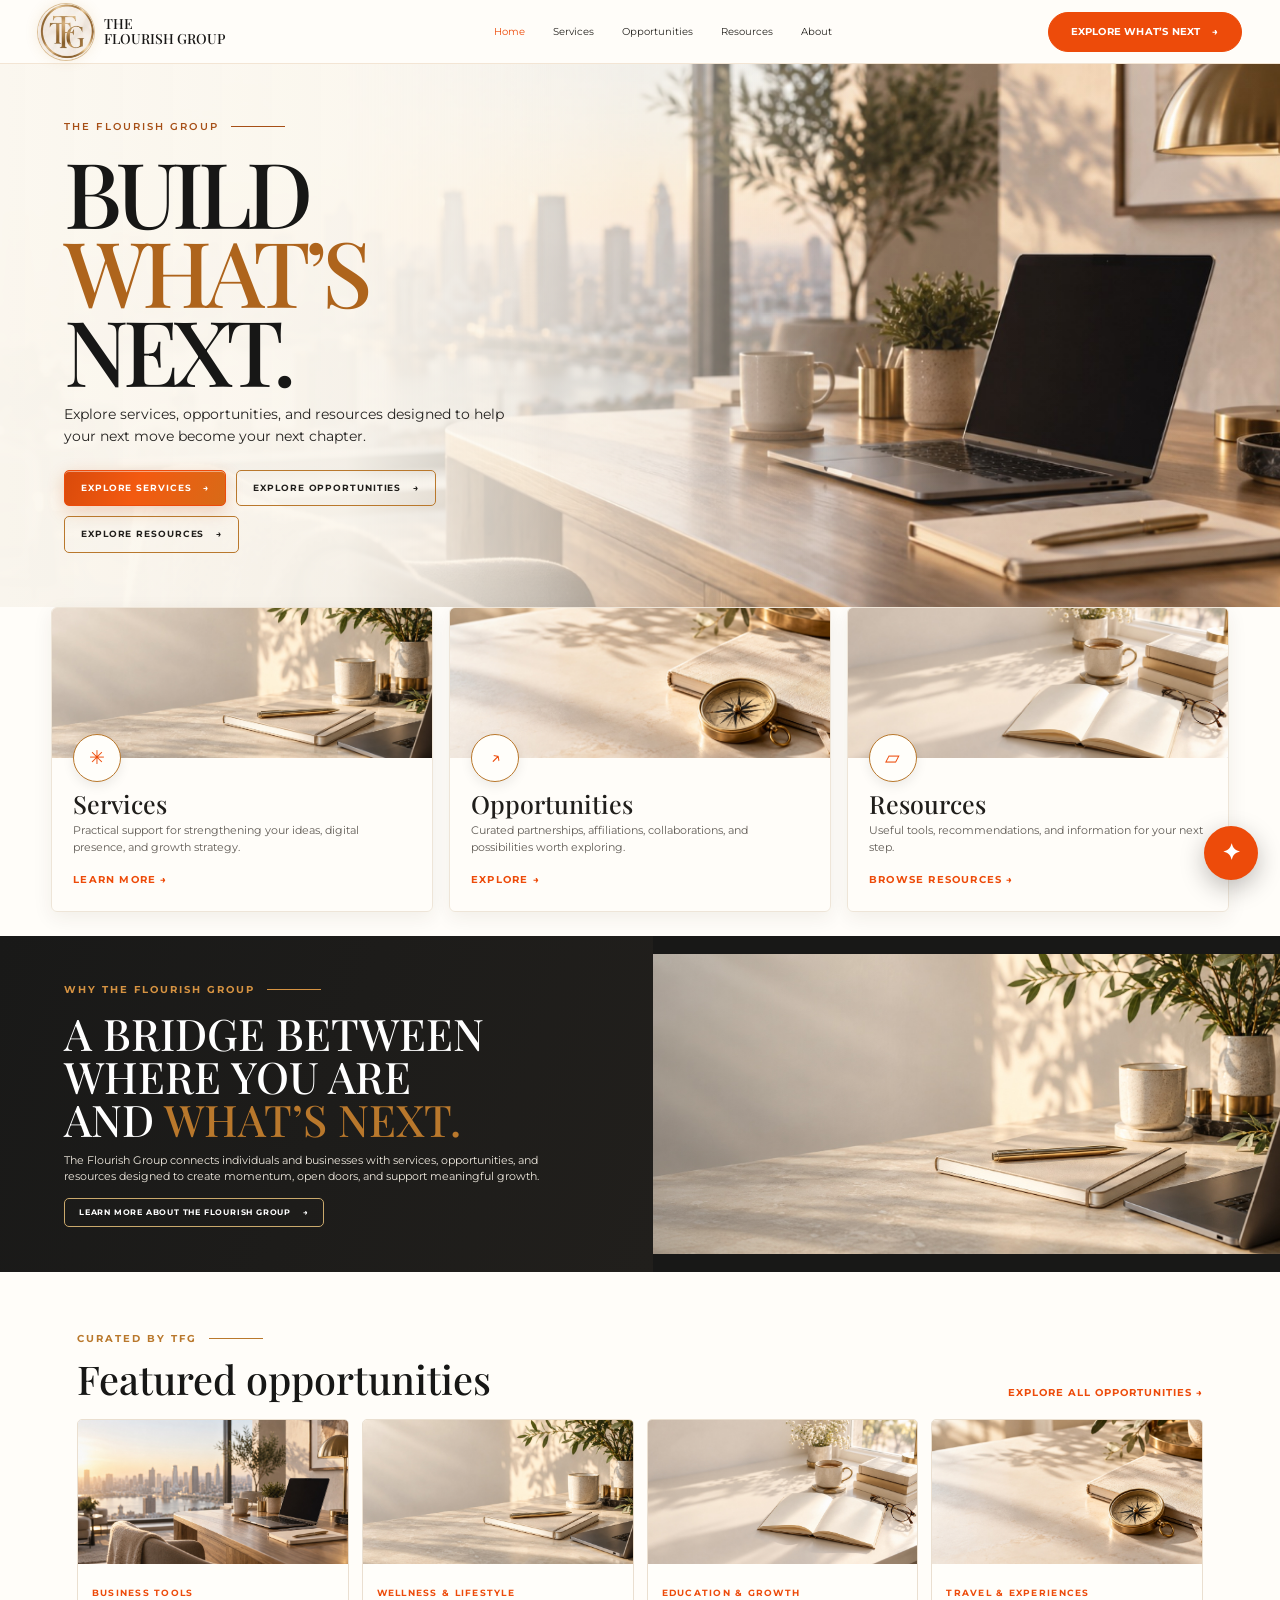
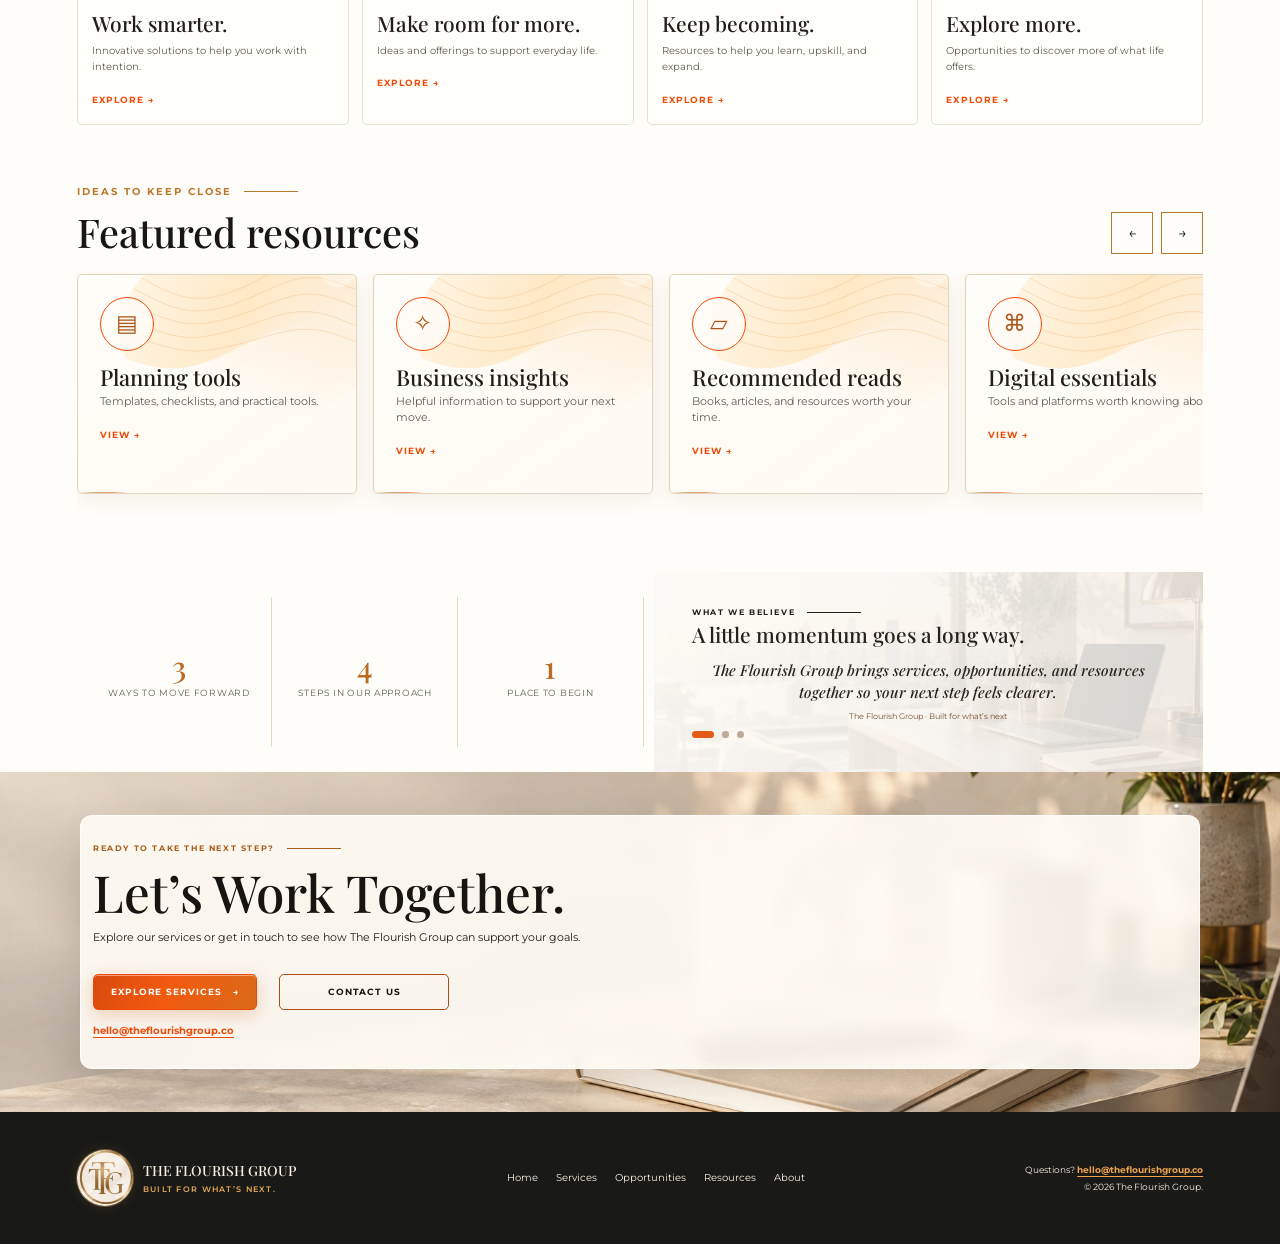
==== commit 24f80d30: "Refine brand mark, contrast, metallic accents, and story sections" ====
--- a/index.html
+++ b/index.html
@@ -1,6 +1,6 @@
 <!doctype html>
-<html lang="en"><head><meta charset="utf-8"><meta name="viewport" content="width=device-width,initial-scale=1"><meta name="description" content="The Flourish Group brings together services, opportunities, and resources to help you build what’s next."><title>The Flourish Group — Built for What’s Next</title><link rel="stylesheet" href="styles.css?rev=approved-reference-20260925"></head><body>
-<header class="site-header"><a class="brand" href="index.html"><img class="brand-mark" src="assets/tfg-monogram.svg" alt=""><span class="brand-name">THE<br>FLOURISH GROUP</span></a><button class="menu-toggle" aria-label="Open navigation" aria-expanded="false">☰</button><nav class="nav"><a class="active" href="index.html">Home</a><a href="services.html">Services</a><a href="opportunities.html">Opportunities</a><a href="resources.html">Resources</a><a href="about.html">About</a></nav><a class="nav-cta" href="opportunities.html">Explore what’s next <span>→</span></a></header>
+<html lang="en"><head><meta charset="utf-8"><meta name="viewport" content="width=device-width,initial-scale=1"><meta name="description" content="The Flourish Group brings together services, opportunities, and resources to help you build what’s next."><title>The Flourish Group — Built for What’s Next</title><link rel="stylesheet" href="styles.css?rev=metallic-story-20260925"></head><body>
+<header class="site-header"><a class="brand" href="index.html"><span class="brand-mark" aria-hidden="true"></span><span class="brand-name">THE<br>FLOURISH GROUP</span></a><button class="menu-toggle" aria-label="Open navigation" aria-expanded="false">☰</button><nav class="nav"><a class="active" href="index.html">Home</a><a href="services.html">Services</a><a href="opportunities.html">Opportunities</a><a href="resources.html">Resources</a><a href="about.html">About</a></nav><a class="nav-cta" href="opportunities.html">Explore what’s next <span>→</span></a></header>
 <main><section class="hero" data-parallax><div class="hero-copy"><div class="eyebrow">The Flourish Group</div><h1>BUILD<br><em>WHAT’S</em><br>NEXT.</h1><p class="hero-lede">Explore services, opportunities, and resources designed to help your next move become your next chapter.</p><div class="hero-actions"><a class="btn btn-primary" href="services.html">Explore Services <span>→</span></a><a class="btn" href="opportunities.html">Explore Opportunities <span>→</span></a><a class="btn" href="resources.html">Explore Resources <span>→</span></a></div></div><div class="hero-image"><img src="assets/home-hero.jpg" alt="Sunlit workspace with notebook and laptop" fetchpriority="high"></div></section>
 <section class="pillars section-pad" aria-label="Explore the Flourish Group"><article class="pillar-card"><a href="services.html"><div class="pillar-visual"><img class="pillar-image" src="assets/services-hero.jpg" alt="Bright, welcoming workspace"></div><div class="pillar-body"><div class="pillar-icon">✳</div><h2>Services</h2><p>Practical support for strengthening your ideas, digital presence, and growth strategy.</p><span class="text-link">Learn more <span>→</span></span></div></a></article><article class="pillar-card"><a href="opportunities.html"><div class="pillar-visual"><img class="pillar-image" src="assets/opportunities-hero.jpg" alt="Journal and compass suggesting a new direction"></div><div class="pillar-body"><div class="pillar-icon">↗</div><h2>Opportunities</h2><p>Curated partnerships, affiliations, collaborations, and possibilities worth exploring.</p><span class="text-link">Explore <span>→</span></span></div></a></article><article class="pillar-card"><a href="resources.html"><div class="pillar-visual"><img class="pillar-image" src="assets/resources-hero.jpg" alt="Books and notebook in soft sunlight"></div><div class="pillar-body"><div class="pillar-icon">▱</div><h2>Resources</h2><p>Useful tools, recommendations, and information for your next step.</p><span class="text-link">Browse resources <span>→</span></span></div></a></article></section>
 <section class="statement"><div class="statement-inner section-pad"><div class="eyebrow">Why The Flourish Group</div><h2>A BRIDGE BETWEEN<br>WHERE YOU ARE<br>AND <em>WHAT’S NEXT.</em></h2><p>The Flourish Group connects individuals and businesses with services, opportunities, and resources designed to create momentum, open doors, and support meaningful growth.</p><a class="btn btn-outline-light" href="about.html">Learn more about The Flourish Group <span>→</span></a></div><div class="statement-photo"><img src="assets/services-hero.jpg" alt="Sunlit lounge and desk in a welcoming workspace"></div></section>
@@ -8,4 +8,4 @@
 <section class="content-section section-pad" style="padding-top:0"><div class="section-heading"><div><div class="eyebrow">Ideas to keep close</div><h2>Featured resources</h2></div><div class="carousel-controls"><button type="button" data-scroll="home-resources" data-direction="-1" aria-label="Previous resources">←</button><button type="button" data-scroll="home-resources" data-direction="1" aria-label="Next resources">→</button></div></div><div class="carousel-track" id="home-resources"><article class="category-card"><span class="category-icon">▤</span><h3>Planning tools</h3><p>Templates, checklists, and practical tools.</p><a href="resources.html" class="text-link">View <span>→</span></a></article><article class="category-card"><span class="category-icon">✧</span><h3>Business insights</h3><p>Helpful information to support your next move.</p><a href="resources.html" class="text-link">View <span>→</span></a></article><article class="category-card"><span class="category-icon">▱</span><h3>Recommended reads</h3><p>Books, articles, and resources worth your time.</p><a href="resources.html" class="text-link">View <span>→</span></a></article><article class="category-card"><span class="category-icon">⌘</span><h3>Digital essentials</h3><p>Tools and platforms worth knowing about.</p><a href="resources.html" class="text-link">View <span>→</span></a></article></div></section>
 <section class="proof-section section-pad"><div class="stats"><div class="stat"><strong data-count="3">0</strong><span>Ways to move forward</span></div><div class="stat"><strong data-count="4">0</strong><span>Steps in our approach</span></div><div class="stat"><strong>1</strong><span>Place to begin</span></div></div><section class="testimonial-shell"><div class="eyebrow">What we believe</div><h2 class="section-title">A little momentum goes a long way.</h2><div class="testimonial-card" data-quotes='["The Flourish Group brings services, opportunities, and resources together so your next step feels clearer.","A thoughtful connection can open the door to what comes next.","Useful guidance helps turn possibility into progress."]'><div class="testimonial-mark">“</div><blockquote>The Flourish Group brings services, opportunities, and resources together so your next step feels clearer.</blockquote><p>The Flourish Group · Built for what’s next</p><div class="carousel-dots"><button aria-label="Show statement 1" aria-current="true"></button><button aria-label="Show statement 2" aria-current="false"></button><button aria-label="Show statement 3" aria-current="false"></button></div></div></section></section>
 <section class="growth" id="contact"><div class="growth-card"><div class="eyebrow">Ready to take the next step?</div><h2>Let’s Work Together.</h2><p>Explore our services or get in touch to see how The Flourish Group can support your goals.</p><div class="cta-actions"><a class="btn btn-primary" href="services.html">Explore Services <span>→</span></a><a class="btn btn-secondary" href="mailto:hello@theflourishgroup.co">Contact Us</a></div><a class="contact-email" href="mailto:hello@theflourishgroup.co">hello@theflourishgroup.co</a></div></section></main>
-<footer class="site-footer"><div class="footer-brand"><img src="assets/tfg-monogram.svg" alt=""><div>THE FLOURISH GROUP<small>BUILT FOR WHAT’S NEXT.</small></div></div><nav class="footer-nav"><a href="index.html">Home</a><a href="services.html">Services</a><a href="opportunities.html">Opportunities</a><a href="resources.html">Resources</a><a href="about.html">About</a></nav><div class="footer-meta">Questions? <a class="contact-email" href="mailto:hello@theflourishgroup.co">hello@theflourishgroup.co</a><br>© 2026 The Flourish Group.</div></footer><script src="site-refresh.js"></script></body></html>
+<footer class="site-footer"><div class="footer-brand"><span class="brand-mark footer-mark" aria-hidden="true"></span><div>THE FLOURISH GROUP<small>BUILT FOR WHAT’S NEXT.</small></div></div><nav class="footer-nav"><a href="index.html">Home</a><a href="services.html">Services</a><a href="opportunities.html">Opportunities</a><a href="resources.html">Resources</a><a href="about.html">About</a></nav><div class="footer-meta">Questions? <a class="contact-email" href="mailto:hello@theflourishgroup.co">hello@theflourishgroup.co</a><br>© 2026 The Flourish Group.</div></footer><script src="site-refresh.js"></script></body></html>
--- a/styles.css
+++ b/styles.css
@@ -65,3 +65,25 @@
 .growth{min-height:340px;padding:34px 5vw;display:flex;align-items:center;justify-content:center;background:url('assets/resources-hero.jpg') center/cover}
 .faq-layout{align-items:start}.faq-main{min-width:0}.faq-layout .help-panel{grid-column:2;grid-row:1}.faq-layout .quick-links{grid-column:2;grid-row:2}.faq-main .faq-list{margin-top:20px}
 @media(max-width:720px){.cta-band,.growth{min-height:0;padding:30px 16px}.cta-card,.growth-card{padding:23px 19px}.cta-card h2,.growth-card h2{font-size:30px}.cta-actions{display:grid;grid-template-columns:1fr}.cta-actions .btn{width:100%;justify-content:center}.faq-layout .help-panel,.faq-layout .quick-links{grid-column:1;grid-row:auto}}
+/* Brand refinements from the approved reference: metallic gold, light sweep, and stronger contrast */
+.brand-mark{display:block;flex:none;width:56px;height:56px;border-radius:50%;background-image:url('assets/tag-brand.jpeg');background-repeat:no-repeat;background-size:88px 88px;background-position:center -7.5px;box-shadow:0 0 0 1px rgba(188,137,64,.5),0 0 14px rgba(190,142,67,.16)}
+.footer-mark{width:56px;height:56px}
+.cta-card h2,.growth-card h2,.cta-band h2,.growth h2{color:#171512!important;-webkit-text-fill-color:#171512!important;text-shadow:0 1px 0 rgba(255,255,255,.5)}
+.cta-card{border-color:rgba(195,145,72,.62);box-shadow:0 0 0 1px rgba(255,255,255,.6) inset,0 14px 42px rgba(83,51,20,.2),0 0 26px rgba(225,165,83,.18)}
+.btn-primary{background:linear-gradient(112deg,#d94a0b 0%,#f35a10 45%,#d86a17 100%);box-shadow:inset 0 1px 0 rgba(255,255,255,.45),0 5px 17px rgba(202,78,12,.24)}
+.btn-primary:hover{box-shadow:inset 0 1px 0 rgba(255,255,255,.65),0 8px 24px rgba(192,91,21,.34),0 0 18px rgba(220,162,75,.35)}
+.category-card{border-color:rgba(177,132,73,.34);box-shadow:inset 0 1px 0 rgba(255,255,255,.94),0 6px 20px rgba(96,62,23,.08)}
+.category-card:before{opacity:.68;background:url('assets/card-waves.svg') center/cover no-repeat,radial-gradient(ellipse at 82% 10%,rgba(248,182,96,.42),transparent 68%),linear-gradient(115deg,rgba(255,255,255,.5),transparent 54%)}
+.category-card:hover{border-color:#c1853a;box-shadow:inset 0 1px 0 #fff,0 12px 26px rgba(128,77,27,.13),0 0 22px rgba(227,170,87,.23)}
+.step-no{background:radial-gradient(circle at 32% 24%,#ffd991 0 9%,#d67b22 30%,#a84514 70%,#71300e 100%);border:1px solid rgba(255,226,170,.95);box-shadow:0 0 0 5px rgba(246,196,117,.24),0 0 18px rgba(216,137,47,.32),inset 0 1px 4px rgba(255,255,255,.7)}
+.site-footer .footer-nav a,.site-footer .footer-meta,.site-footer .footer-brand{color:#f8f0e4!important}.site-footer .footer-nav a:hover,.site-footer .footer-meta a{color:#efa34b!important}.footer-brand small{color:#e7ad56!important}
+.resource-feature-image img{object-position:center 55%}.resource-feature-card{border-color:rgba(180,132,73,.38);box-shadow:inset 0 1px rgba(255,255,255,.85),0 8px 22px rgba(85,54,22,.08)}
+@media(max-width:720px){.brand-mark{width:48px;height:48px;background-size:76px 76px;background-position:center -6px}.footer-mark{width:50px;height:50px}.cta-card h2,.growth-card h2,.cta-band h2,.growth h2{font-size:clamp(27px,8vw,36px)}}
+/* Community story panels */
+.story-invite{background:#211c16;border-top:1px solid #b9833f;border-bottom:1px solid #d7ae69;box-shadow:inset 0 1px 0 rgba(255,232,190,.15)}
+.story-invite:before{opacity:.24;filter:saturate(.9)}
+.story-invite:after{background:linear-gradient(90deg,rgba(25,22,18,.94),rgba(41,31,21,.78),rgba(25,22,18,.82))}
+.story-invite .eyebrow{color:#efb962!important}.story-invite .section-title{color:#fff7e9!important;text-shadow:0 1px 0 rgba(255,255,255,.08)}
+.story-invite .testimonial-card{max-width:740px;padding:26px 30px;border:1px solid rgba(220,176,106,.52);border-radius:8px;background:linear-gradient(135deg,rgba(255,255,255,.09),rgba(242,205,148,.04));box-shadow:inset 0 1px rgba(255,255,255,.12),0 0 28px rgba(219,157,67,.12)}
+.story-invite .testimonial-card blockquote{font:500 clamp(18px,2.3vw,25px)/1.48 var(--sans);color:#fffaf0}
+.story-invite .testimonial-card p{color:#eadcc7;font-size:12px}.story-invite .testimonial-mark{color:#e5ae5d}.story-link{display:inline-flex;gap:8px;margin-top:10px;color:#ffb952;font-size:11px;font-weight:700;letter-spacing:.09em;text-transform:uppercase}.story-link span{transition:transform .2s}.story-link:hover span{transform:translateX(4px)}
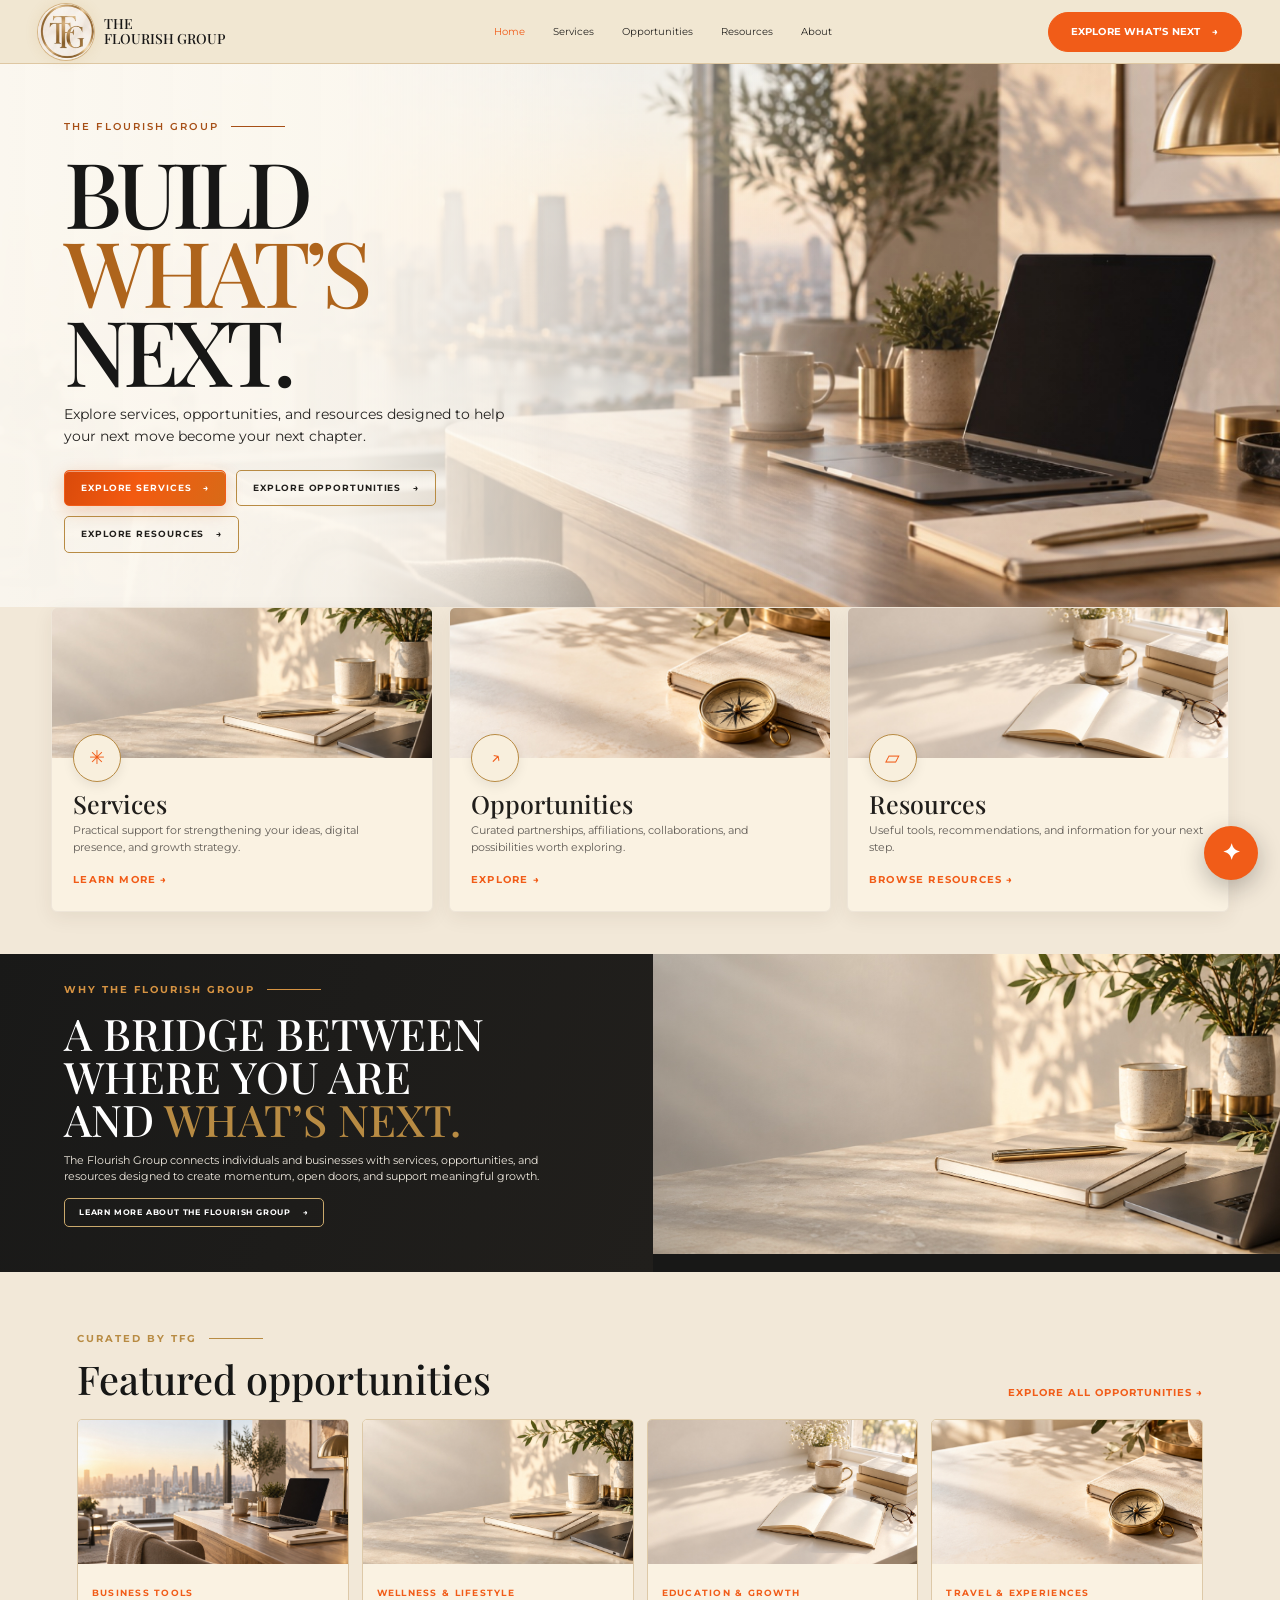
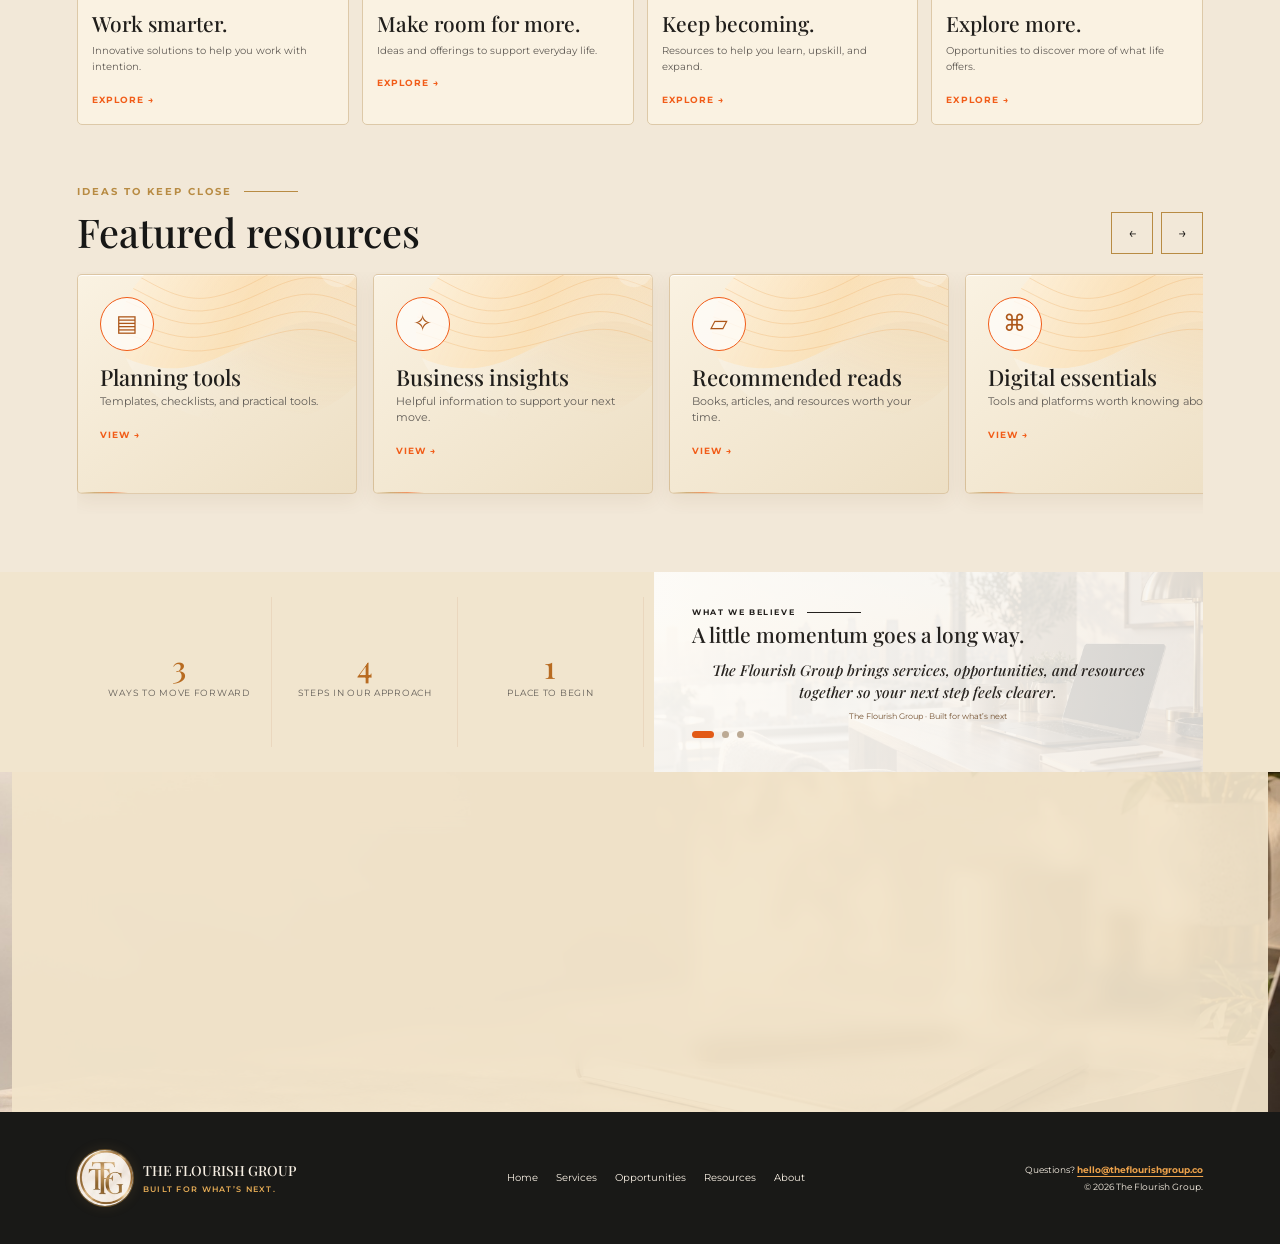
==== commit b7a28d3d: "Warm the site surfaces to ivory and champagne" ====
--- a/index.html
+++ b/index.html
@@ -1,5 +1,5 @@
 <!doctype html>
-<html lang="en"><head><meta charset="utf-8"><meta name="viewport" content="width=device-width,initial-scale=1"><meta name="description" content="The Flourish Group brings together services, opportunities, and resources to help you build what’s next."><title>The Flourish Group — Built for What’s Next</title><link rel="stylesheet" href="styles.css?rev=metallic-story-20260925"></head><body>
+<html lang="en"><head><meta charset="utf-8"><meta name="viewport" content="width=device-width,initial-scale=1"><meta name="description" content="The Flourish Group brings together services, opportunities, and resources to help you build what’s next."><title>The Flourish Group — Built for What’s Next</title><link rel="stylesheet" href="styles.css?rev=ivory-champagne-20260925"></head><body>
 <header class="site-header"><a class="brand" href="index.html"><span class="brand-mark" aria-hidden="true"></span><span class="brand-name">THE<br>FLOURISH GROUP</span></a><button class="menu-toggle" aria-label="Open navigation" aria-expanded="false">☰</button><nav class="nav"><a class="active" href="index.html">Home</a><a href="services.html">Services</a><a href="opportunities.html">Opportunities</a><a href="resources.html">Resources</a><a href="about.html">About</a></nav><a class="nav-cta" href="opportunities.html">Explore what’s next <span>→</span></a></header>
 <main><section class="hero" data-parallax><div class="hero-copy"><div class="eyebrow">The Flourish Group</div><h1>BUILD<br><em>WHAT’S</em><br>NEXT.</h1><p class="hero-lede">Explore services, opportunities, and resources designed to help your next move become your next chapter.</p><div class="hero-actions"><a class="btn btn-primary" href="services.html">Explore Services <span>→</span></a><a class="btn" href="opportunities.html">Explore Opportunities <span>→</span></a><a class="btn" href="resources.html">Explore Resources <span>→</span></a></div></div><div class="hero-image"><img src="assets/home-hero.jpg" alt="Sunlit workspace with notebook and laptop" fetchpriority="high"></div></section>
 <section class="pillars section-pad" aria-label="Explore the Flourish Group"><article class="pillar-card"><a href="services.html"><div class="pillar-visual"><img class="pillar-image" src="assets/services-hero.jpg" alt="Bright, welcoming workspace"></div><div class="pillar-body"><div class="pillar-icon">✳</div><h2>Services</h2><p>Practical support for strengthening your ideas, digital presence, and growth strategy.</p><span class="text-link">Learn more <span>→</span></span></div></a></article><article class="pillar-card"><a href="opportunities.html"><div class="pillar-visual"><img class="pillar-image" src="assets/opportunities-hero.jpg" alt="Journal and compass suggesting a new direction"></div><div class="pillar-body"><div class="pillar-icon">↗</div><h2>Opportunities</h2><p>Curated partnerships, affiliations, collaborations, and possibilities worth exploring.</p><span class="text-link">Explore <span>→</span></span></div></a></article><article class="pillar-card"><a href="resources.html"><div class="pillar-visual"><img class="pillar-image" src="assets/resources-hero.jpg" alt="Books and notebook in soft sunlight"></div><div class="pillar-body"><div class="pillar-icon">▱</div><h2>Resources</h2><p>Useful tools, recommendations, and information for your next step.</p><span class="text-link">Browse resources <span>→</span></span></div></a></article></section>
--- a/styles.css
+++ b/styles.css
@@ -1,14 +1,14 @@
 @import url('https://fonts.googleapis.com/css2?family=Montserrat:wght@400;500;600;700&family=Playfair+Display:wght@500;600;700&display=swap');
-:root{--ivory:#f5f0e7;--paper:#fbf8f2;--white:#fffdf9;--charcoal:#211f1c;--ink:#302c27;--muted:#716b63;--line:#e4dbce;--gold:#b88b43;--champagne:#ead8b5;--orange:#e85a12;--serif:'Playfair Display',Georgia,serif;--sans:'Montserrat',Arial,sans-serif;--shadow:0 20px 50px rgba(57,43,24,.09)}
+:root{--ivory:#f2e8d8;--paper:#efe3cd;--white:#faf2e2;--charcoal:#211f1c;--ink:#302c27;--muted:#716b63;--line:#ddc9a8;--gold:#b88b43;--champagne:#e4cfaa;--orange:#f15c18;--serif:'Playfair Display',Georgia,serif;--sans:'Montserrat',Arial,sans-serif;--shadow:0 20px 50px rgba(57,43,24,.09)}
 *{box-sizing:border-box}html{scroll-behavior:smooth;scroll-padding-top:90px}body{margin:0;background:var(--paper);color:var(--ink);font:400 15px/1.7 var(--sans)}body.menu-open{overflow:hidden}a{color:inherit;text-decoration:none}img{display:block;max-width:100%}button{font:inherit}.section-pad{padding-inline:clamp(22px,6vw,96px)}.eyebrow{display:flex;align-items:center;gap:12px;text-transform:uppercase;letter-spacing:.2em;font-size:10px;font-weight:700;color:var(--gold)}.eyebrow:after{content:"";width:54px;height:1px;background:currentColor}.serif{font-family:var(--serif)}
-.site-header{height:86px;display:flex;align-items:center;gap:28px;padding:8px clamp(20px,5vw,72px);background:rgba(251,248,242,.96);border-bottom:1px solid rgba(184,139,67,.18);position:sticky;top:0;z-index:50;backdrop-filter:blur(12px)}.brand{display:flex;align-items:center;gap:12px;min-width:218px}.brand-mark{width:62px;height:62px;object-fit:contain}.brand-name{font:600 13px/1.05 var(--serif);letter-spacing:.04em}.nav{display:flex;justify-content:center;gap:clamp(14px,2.3vw,32px);flex:1}.nav a,.footer-nav a{font-size:10px;letter-spacing:.1em;text-transform:uppercase;color:#625c54;transition:color .25s}.nav a:hover,.nav a.active,.footer-nav a:hover{color:var(--orange)}.nav-cta,.btn{display:inline-flex;gap:12px;align-items:center;justify-content:center;padding:13px 19px;border:1px solid var(--gold);font-size:10px;line-height:1.2;letter-spacing:.1em;text-transform:uppercase;font-weight:700;transition:background .28s,color .28s,border-color .28s,transform .28s,box-shadow .28s}.nav-cta,.btn-primary{background:var(--orange);border-color:var(--orange);color:white}.nav-cta:hover,.btn-primary:hover{background:#c9470c;border-color:#c9470c;box-shadow:0 8px 22px rgba(232,90,18,.22);transform:translateY(-2px)}.btn:not(.btn-primary):hover{background:var(--charcoal);border-color:var(--charcoal);color:white;transform:translateY(-2px)}.btn span,.nav-cta span,.text-link span{display:inline-block;transition:transform .25s}.btn:hover span,.nav-cta:hover span,.text-link:hover span{transform:translateX(4px)}.menu-toggle{display:none;border:1px solid var(--line);background:transparent;color:var(--ink);width:42px;height:42px;font-size:20px}
+.site-header{height:86px;display:flex;align-items:center;gap:28px;padding:8px clamp(20px,5vw,72px);background:rgba(241,231,211,.97);border-bottom:1px solid rgba(184,139,67,.18);position:sticky;top:0;z-index:50;backdrop-filter:blur(12px)}.brand{display:flex;align-items:center;gap:12px;min-width:218px}.brand-mark{width:62px;height:62px;object-fit:contain}.brand-name{font:600 13px/1.05 var(--serif);letter-spacing:.04em}.nav{display:flex;justify-content:center;gap:clamp(14px,2.3vw,32px);flex:1}.nav a,.footer-nav a{font-size:10px;letter-spacing:.1em;text-transform:uppercase;color:#625c54;transition:color .25s}.nav a:hover,.nav a.active,.footer-nav a:hover{color:var(--orange)}.nav-cta,.btn{display:inline-flex;gap:12px;align-items:center;justify-content:center;padding:13px 19px;border:1px solid var(--gold);font-size:10px;line-height:1.2;letter-spacing:.1em;text-transform:uppercase;font-weight:700;transition:background .28s,color .28s,border-color .28s,transform .28s,box-shadow .28s}.nav-cta,.btn-primary{background:var(--orange);border-color:var(--orange);color:white}.nav-cta:hover,.btn-primary:hover{background:#c9470c;border-color:#c9470c;box-shadow:0 8px 22px rgba(232,90,18,.22);transform:translateY(-2px)}.btn:not(.btn-primary):hover{background:var(--charcoal);border-color:var(--charcoal);color:white;transform:translateY(-2px)}.btn span,.nav-cta span,.text-link span{display:inline-block;transition:transform .25s}.btn:hover span,.nav-cta:hover span,.text-link:hover span{transform:translateX(4px)}.menu-toggle{display:none;border:1px solid var(--line);background:transparent;color:var(--ink);width:42px;height:42px;font-size:20px}
 .hero{min-height:min(680px,calc(100vh - 86px));display:grid;grid-template-columns:1.02fr .98fr;position:relative;overflow:hidden;background:var(--ivory)}.hero-copy{align-self:center;padding:clamp(54px,8vw,112px) 28px clamp(54px,8vw,112px) clamp(24px,8vw,124px);position:relative;z-index:2}.hero h1{font:500 clamp(62px,8vw,112px)/.9 var(--serif);letter-spacing:-.045em;margin:27px 0 20px;color:var(--charcoal)}.hero h1 em,.page-title em,.statement h2 em{font-style:normal;color:var(--gold)}.hero-lede{max-width:510px;color:#5f584f;font-size:15px;line-height:1.8;margin:0 0 28px}.hero-actions{display:flex;gap:10px;flex-wrap:wrap}.hero-image{min-height:460px;position:relative;overflow:hidden;background:linear-gradient(135deg,#ead8b5,#b88b43);transform:scale(1.02);will-change:transform}.hero-image img{position:absolute;inset:0;width:100%;height:100%;object-fit:cover;object-position:center}.hero[data-parallax] .hero-image{transition:transform .15s linear}.page-hero{min-height:490px;display:grid;grid-template-columns:1fr .85fr;align-items:center;position:relative;overflow:hidden;background:var(--ivory)}.page-hero .hero-copy{padding-block:80px}.page-hero .hero-image{min-height:490px}.page-hero h1{font:500 clamp(55px,7vw,92px)/.98 var(--serif);letter-spacing:-.045em}.page-hero .hero-lede{max-width:540px}
 .pillars{display:grid;grid-template-columns:repeat(3,1fr);gap:22px;padding-top:28px;padding-bottom:64px}.pillar-card{background:var(--white);border:1px solid var(--line);box-shadow:0 5px 22px rgba(50,40,25,.05);overflow:hidden;transition:transform .35s,box-shadow .35s}.pillar-card:hover{transform:translateY(-6px);box-shadow:var(--shadow)}.pillar-visual{height:230px;overflow:hidden;background:var(--champagne)}.pillar-image{width:100%;height:100%;object-fit:cover;transition:transform .8s cubic-bezier(.2,.7,.2,1)}.pillar-card:hover .pillar-image{transform:scale(1.055)}.pillar-body{padding:0 25px 27px;position:relative}.pillar-icon{width:58px;height:58px;border-radius:50%;background:var(--white);border:1px solid var(--gold);display:grid;place-items:center;margin-top:-29px;position:relative;font-size:22px;color:var(--orange);box-shadow:0 4px 12px rgba(0,0,0,.08);transition:transform .3s}.pillar-card:hover .pillar-icon{transform:rotate(-8deg) scale(1.06)}.pillar-card h2{font:500 30px/1.2 var(--serif);margin:12px 0 8px}.pillar-card p{font-size:12px;line-height:1.75;color:var(--muted);margin:0 0 17px}.text-link{font-size:10px;letter-spacing:.12em;text-transform:uppercase;color:var(--orange);font-weight:700}.statement{min-height:380px;background:linear-gradient(90deg,rgba(27,26,23,.94),rgba(27,26,23,.7) 52%,rgba(27,26,23,.16)),url('assets/home-hero.jpg') center/cover;color:white;display:flex;align-items:center;padding-block:72px}.statement-inner{max-width:760px}.statement h2{font:500 clamp(40px,5vw,68px)/1.02 var(--serif);margin:20px 0}.statement p{font-size:14px;max-width:610px;color:#eee8de;margin:0 0 20px}.btn-outline-light{border-color:#caa96c;color:#fff;background:transparent}
-.content-section{padding-block:76px}.section-heading{display:flex;align-items:end;justify-content:space-between;gap:24px;margin-bottom:28px}.section-heading h2,.section-title{font:500 clamp(34px,4vw,48px)/1.1 var(--serif);margin:10px 0 0;color:var(--charcoal)}.section-heading>a{font-size:10px;letter-spacing:.1em;text-transform:uppercase;color:var(--orange);font-weight:700}.feature-grid,.resource-grid{display:grid;grid-template-columns:repeat(4,1fr);gap:16px}.feature-card,.resource-card{background:var(--white);border:1px solid var(--line);overflow:hidden;transition:transform .3s,box-shadow .3s}.feature-card:hover,.resource-card:hover{transform:translateY(-4px);box-shadow:var(--shadow)}.feature-card img,.resource-card img{width:100%;height:164px;object-fit:cover;transition:transform .5s}.feature-card:hover img,.resource-card:hover img{transform:scale(1.04)}.feature-image,.resource-image{overflow:hidden}.feature-body,.resource-body{padding:19px}.feature-body small,.resource-body small{font-size:9px;letter-spacing:.14em;color:var(--orange);text-transform:uppercase;font-weight:700}.feature-body h3,.resource-body h3{font:500 23px/1.2 var(--serif);margin:7px 0}.feature-body p,.resource-body p{font-size:11px;line-height:1.65;color:var(--muted);margin:0 0 15px}.feature-body a,.resource-body a{font-size:9px;letter-spacing:.12em;text-transform:uppercase;color:var(--orange);font-weight:700}
+.content-section{padding-block:76px;background-color:var(--ivory)}.section-heading{display:flex;align-items:end;justify-content:space-between;gap:24px;margin-bottom:28px}.section-heading h2,.section-title{font:500 clamp(34px,4vw,48px)/1.1 var(--serif);margin:10px 0 0;color:var(--charcoal)}.section-heading>a{font-size:10px;letter-spacing:.1em;text-transform:uppercase;color:var(--orange);font-weight:700}.feature-grid,.resource-grid{display:grid;grid-template-columns:repeat(4,1fr);gap:16px}.feature-card,.resource-card{background:var(--white);border:1px solid var(--line);overflow:hidden;transition:transform .3s,box-shadow .3s}.feature-card:hover,.resource-card:hover{transform:translateY(-4px);box-shadow:var(--shadow)}.feature-card img,.resource-card img{width:100%;height:164px;object-fit:cover;transition:transform .5s}.feature-card:hover img,.resource-card:hover img{transform:scale(1.04)}.feature-image,.resource-image{overflow:hidden}.feature-body,.resource-body{padding:19px}.feature-body small,.resource-body small{font-size:9px;letter-spacing:.14em;color:var(--orange);text-transform:uppercase;font-weight:700}.feature-body h3,.resource-body h3{font:500 23px/1.2 var(--serif);margin:7px 0}.feature-body p,.resource-body p{font-size:11px;line-height:1.65;color:var(--muted);margin:0 0 15px}.feature-body a,.resource-body a{font-size:9px;letter-spacing:.12em;text-transform:uppercase;color:var(--orange);font-weight:700}
 .growth{display:grid;grid-template-columns:1fr 1fr;gap:40px;align-items:center;background:linear-gradient(115deg,#f0e1c7,#ead1a6);padding-block:62px}.growth h2{font:500 clamp(34px,4vw,48px)/1.1 var(--serif);margin:8px 0}.growth p{font-size:13px;max-width:450px}.growth .btn{margin-top:8px}.site-footer{background:#191917;color:#eee5d7;padding:38px clamp(22px,6vw,96px);display:grid;grid-template-columns:1.1fr 1.3fr 1fr;align-items:center;gap:28px}.footer-brand{display:flex;align-items:center;gap:10px;font:500 14px var(--serif)}.footer-brand img{width:48px;height:48px;object-fit:contain}.footer-brand small{display:block;font:600 8px var(--sans);letter-spacing:.16em;color:var(--gold);margin-top:4px}.footer-nav{display:flex;gap:18px;justify-content:center;flex-wrap:wrap}.footer-nav a,.footer-meta{font-size:9px;color:#bcb5a9}.footer-meta{text-align:right;line-height:1.9}.contact-email{color:var(--orange);font-weight:700;text-decoration:underline;text-underline-offset:3px}
-.page-main{padding-block:74px 90px}.page-title{font:500 clamp(52px,7vw,90px)/.98 var(--serif);margin:20px 0 14px;letter-spacing:-.035em;color:var(--charcoal)}.page-lede{font-size:15px;line-height:1.8;max-width:700px;color:var(--muted)}.section-intro{max-width:720px;margin-bottom:30px}.approach{background:#f1e8d8;padding-block:72px}.steps{display:grid;grid-template-columns:repeat(4,1fr);gap:12px;margin-top:34px}.step{padding:25px 22px;border-top:1px solid var(--gold);background:rgba(255,253,249,.55)}.step-no{font:500 28px var(--serif);color:var(--orange)}.step h3{font:500 22px var(--serif);margin:9px 0}.step p{font-size:11px;color:var(--muted);margin:0}.category-grid{display:grid;grid-template-columns:repeat(3,1fr);gap:18px;margin-top:34px}.category-card{min-height:230px;padding:27px;background:linear-gradient(145deg,#fffdf9,#f6eddf);border:1px solid var(--line);position:relative;overflow:hidden;isolation:isolate;transition:transform .35s,box-shadow .35s}.category-card:before{content:"";position:absolute;z-index:-1;width:210px;height:210px;right:-90px;top:-100px;border-radius:50%;background:radial-gradient(circle,rgba(232,90,18,.17),rgba(184,139,67,.08) 44%,transparent 70%);transition:transform .5s}.category-card:after{content:"";position:absolute;left:0;right:0;bottom:0;height:2px;background:linear-gradient(90deg,transparent,var(--gold),var(--orange),transparent);transform:scaleX(.18);transform-origin:left;transition:transform .4s}.category-card:hover{transform:translateY(-5px);box-shadow:0 18px 38px rgba(65,46,18,.1)}.category-card:hover:before{transform:scale(1.45)}.category-card:hover:after{transform:scaleX(1)}.category-icon{font-size:25px;color:var(--orange);display:inline-block;transition:transform .35s}.category-card:hover .category-icon{transform:translateY(-4px) rotate(-5deg)}.category-card h3{font:500 25px/1.2 var(--serif);margin:18px 0 8px}.category-card p{font-size:12px;color:var(--muted);margin:0 0 17px;max-width:350px}.cta-band{background:var(--charcoal);color:white;padding:56px clamp(22px,6vw,96px);display:flex;align-items:center;justify-content:space-between;gap:30px}.cta-band h2{font:500 clamp(34px,4vw,48px)/1.1 var(--serif);margin:8px 0}.cta-band p{color:#ddd4c7;font-size:13px;max-width:520px}.carousel-controls{display:flex;gap:8px}.carousel-controls button,.back-top{width:42px;height:42px;border:1px solid var(--gold);background:transparent;color:var(--ink);cursor:pointer;transition:background .2s,color .2s}.carousel-controls button:hover,.back-top:hover{background:var(--orange);color:#fff}.carousel-track{display:flex;overflow:auto;scroll-snap-type:x mandatory;gap:16px;padding:2px 1px 20px;scrollbar-width:thin}.carousel-track>*{scroll-snap-align:start;flex:0 0 min(280px,82vw)}
-.stats{display:grid;grid-template-columns:repeat(3,1fr);gap:12px;padding-block:45px;background:#f3ecdf}.stat{text-align:center;border-right:1px solid var(--line)}.stat:last-child{border:0}.stat strong{font:500 40px var(--serif);color:var(--orange);display:block}.stat span{font-size:9px;text-transform:uppercase;letter-spacing:.14em;color:var(--muted)}.testimonial-shell{position:relative;isolation:isolate;overflow:hidden;background:#24221f;color:#fff;padding:70px clamp(22px,6vw,96px)}.testimonial-shell:before{content:"";position:absolute;inset:0;z-index:-2;background-position:center;background-size:cover;opacity:.5}.testimonial-shell:after{content:"";position:absolute;inset:0;z-index:-1;background:linear-gradient(90deg,rgba(25,23,20,.9),rgba(25,23,20,.55),rgba(25,23,20,.78))}.testimonial-shell>*{position:relative}.testimonial-shell .eyebrow,.testimonial-shell .section-title{color:#fff}.testimonial-shell .section-title{color:#fff}.testimonial-card{max-width:840px;margin:32px auto 10px;text-align:center}.testimonial-mark{font:600 64px/.8 var(--serif);color:var(--gold)}.testimonial-card blockquote{font:500 clamp(23px,3vw,34px)/1.45 var(--serif);margin:12px 0 18px}.testimonial-card p{font-size:11px;color:#d5cfc4}.carousel-dots{display:flex;justify-content:center;gap:8px;margin-top:22px}.carousel-dots button{border:0;border-radius:50%;width:7px;height:7px;padding:0;background:#777}.carousel-dots button[aria-current=true]{background:var(--orange);width:22px;border-radius:99px}
-.faq-topic-grid{display:grid;grid-template-columns:repeat(3,1fr);gap:13px;margin:30px 0 65px}.topic-card{padding:20px;border:1px solid var(--line);background:var(--white);display:flex;align-items:center;gap:14px;transition:border-color .2s,transform .2s}.topic-card:hover{border-color:var(--gold);transform:translateY(-3px)}.topic-card span{font-size:20px;color:var(--orange)}.topic-card strong{font:500 19px var(--serif)}.faq-list{border-top:1px solid var(--line);margin-top:25px}.faq-item{border-bottom:1px solid var(--line)}.faq-question{width:100%;display:grid;grid-template-columns:48px 1fr 28px;gap:12px;align-items:center;text-align:left;padding:22px 4px;border:0;background:transparent;color:var(--ink);cursor:pointer}.faq-number{font:500 22px var(--serif);color:var(--gold)}.faq-question strong{font:500 21px var(--serif)}.faq-toggle{font-size:24px;color:var(--orange);text-align:center;transition:transform .25s}.faq-question[aria-expanded=true] .faq-toggle{transform:rotate(45deg)}.faq-answer{display:grid;grid-template-rows:0fr;transition:grid-template-rows .35s ease}.faq-answer>div{overflow:hidden}.faq-answer p{max-width:760px;margin:0 0 22px 64px;color:var(--muted);font-size:13px}.faq-item.is-open .faq-answer{grid-template-rows:1fr}.help-panel{display:grid;grid-template-columns:1fr auto;align-items:center;gap:20px;padding:36px;background:linear-gradient(110deg,#efe3ce,#f8f3e9);margin-top:58px}.help-panel h2{font:500 32px var(--serif);margin:5px 0}.quick-links{display:flex;flex-wrap:wrap;gap:10px 22px;margin-top:22px}.quick-links a{font-size:11px;color:var(--orange);font-weight:700}
+.page-main{padding-block:74px 90px}.page-title{font:500 clamp(52px,7vw,90px)/.98 var(--serif);margin:20px 0 14px;letter-spacing:-.035em;color:var(--charcoal)}.page-lede{font-size:15px;line-height:1.8;max-width:700px;color:var(--muted)}.section-intro{max-width:720px;margin-bottom:30px}.approach{background:#f1e8d8;padding-block:72px}.steps{display:grid;grid-template-columns:repeat(4,1fr);gap:12px;margin-top:34px}.step{padding:25px 22px;border-top:1px solid var(--gold);background:rgba(255,253,249,.55)}.step-no{font:500 28px var(--serif);color:var(--orange)}.step h3{font:500 22px var(--serif);margin:9px 0}.step p{font-size:11px;color:var(--muted);margin:0}.category-grid{display:grid;grid-template-columns:repeat(3,1fr);gap:18px;margin-top:34px}.category-card{min-height:230px;padding:27px;background:linear-gradient(145deg,#faf2e2,#f6eddf);border:1px solid var(--line);position:relative;overflow:hidden;isolation:isolate;transition:transform .35s,box-shadow .35s}.category-card:before{content:"";position:absolute;z-index:-1;width:210px;height:210px;right:-90px;top:-100px;border-radius:50%;background:radial-gradient(circle,rgba(232,90,18,.17),rgba(184,139,67,.08) 44%,transparent 70%);transition:transform .5s}.category-card:after{content:"";position:absolute;left:0;right:0;bottom:0;height:2px;background:linear-gradient(90deg,transparent,var(--gold),var(--orange),transparent);transform:scaleX(.18);transform-origin:left;transition:transform .4s}.category-card:hover{transform:translateY(-5px);box-shadow:0 18px 38px rgba(65,46,18,.1)}.category-card:hover:before{transform:scale(1.45)}.category-card:hover:after{transform:scaleX(1)}.category-icon{font-size:25px;color:var(--orange);display:inline-block;transition:transform .35s}.category-card:hover .category-icon{transform:translateY(-4px) rotate(-5deg)}.category-card h3{font:500 25px/1.2 var(--serif);margin:18px 0 8px}.category-card p{font-size:12px;color:var(--muted);margin:0 0 17px;max-width:350px}.cta-band{background:var(--charcoal);color:white;padding:56px clamp(22px,6vw,96px);display:flex;align-items:center;justify-content:space-between;gap:30px}.cta-band h2{font:500 clamp(34px,4vw,48px)/1.1 var(--serif);margin:8px 0}.cta-band p{color:#ddd4c7;font-size:13px;max-width:520px}.carousel-controls{display:flex;gap:8px}.carousel-controls button,.back-top{width:42px;height:42px;border:1px solid var(--gold);background:transparent;color:var(--ink);cursor:pointer;transition:background .2s,color .2s}.carousel-controls button:hover,.back-top:hover{background:var(--orange);color:#fff}.carousel-track{display:flex;overflow:auto;scroll-snap-type:x mandatory;gap:16px;padding:2px 1px 20px;scrollbar-width:thin}.carousel-track>*{scroll-snap-align:start;flex:0 0 min(280px,82vw)}
+.stats{display:grid;grid-template-columns:repeat(3,1fr);gap:12px;padding-block:45px;background:#e9dcc3}.stat{text-align:center;border-right:1px solid var(--line)}.stat:last-child{border:0}.stat strong{font:500 40px var(--serif);color:var(--orange);display:block}.stat span{font-size:9px;text-transform:uppercase;letter-spacing:.14em;color:var(--muted)}.testimonial-shell{position:relative;isolation:isolate;overflow:hidden;background:#24221f;color:#fff;padding:70px clamp(22px,6vw,96px)}.testimonial-shell:before{content:"";position:absolute;inset:0;z-index:-2;background-position:center;background-size:cover;opacity:.5}.testimonial-shell:after{content:"";position:absolute;inset:0;z-index:-1;background:linear-gradient(90deg,rgba(25,23,20,.9),rgba(25,23,20,.55),rgba(25,23,20,.78))}.testimonial-shell>*{position:relative}.testimonial-shell .eyebrow,.testimonial-shell .section-title{color:#fff}.testimonial-shell .section-title{color:#fff}.testimonial-card{max-width:840px;margin:32px auto 10px;text-align:center}.testimonial-mark{font:600 64px/.8 var(--serif);color:var(--gold)}.testimonial-card blockquote{font:500 clamp(23px,3vw,34px)/1.45 var(--serif);margin:12px 0 18px}.testimonial-card p{font-size:11px;color:#d5cfc4}.carousel-dots{display:flex;justify-content:center;gap:8px;margin-top:22px}.carousel-dots button{border:0;border-radius:50%;width:7px;height:7px;padding:0;background:#777}.carousel-dots button[aria-current=true]{background:var(--orange);width:22px;border-radius:99px}
+.faq-topic-grid{display:grid;grid-template-columns:repeat(3,1fr);gap:13px;margin:30px 0 65px}.topic-card{padding:20px;border:1px solid var(--line);background:var(--white);display:flex;align-items:center;gap:14px;transition:border-color .2s,transform .2s}.topic-card:hover{border-color:var(--gold);transform:translateY(-3px)}.topic-card span{font-size:20px;color:var(--orange)}.topic-card strong{font:500 19px var(--serif)}.faq-list{border-top:1px solid var(--line);margin-top:25px}.faq-item{border-bottom:1px solid var(--line)}.faq-question{width:100%;display:grid;grid-template-columns:48px 1fr 28px;gap:12px;align-items:center;text-align:left;padding:22px 4px;border:0;background:transparent;color:var(--ink);cursor:pointer}.faq-number{font:500 22px var(--serif);color:var(--gold)}.faq-question strong{font:500 21px var(--serif)}.faq-toggle{font-size:24px;color:var(--orange);text-align:center;transition:transform .25s}.faq-question[aria-expanded=true] .faq-toggle{transform:rotate(45deg)}.faq-answer{display:grid;grid-template-rows:0fr;transition:grid-template-rows .35s ease}.faq-answer>div{overflow:hidden}.faq-answer p{max-width:760px;margin:0 0 22px 64px;color:var(--muted);font-size:13px}.faq-item.is-open .faq-answer{grid-template-rows:1fr}.help-panel{display:grid;grid-template-columns:1fr auto;align-items:center;gap:20px;padding:36px;background:linear-gradient(110deg,#efe3ce,#eee1c9);margin-top:58px}.help-panel h2{font:500 32px var(--serif);margin:5px 0}.quick-links{display:flex;flex-wrap:wrap;gap:10px 22px;margin-top:22px}.quick-links a{font-size:11px;color:var(--orange);font-weight:700}
 .reveal{opacity:0;transform:translateY(22px);transition:opacity .7s ease,transform .7s ease}.reveal.is-visible{opacity:1;transform:none}.back-top{position:fixed;right:92px;bottom:22px;z-index:30;background:var(--paper);box-shadow:0 4px 18px rgba(0,0,0,.12);opacity:0;pointer-events:none;transform:translateY(8px);transition:opacity .2s,transform .2s}.back-top.is-visible{opacity:1;pointer-events:auto;transform:none}.concierge-trigger{position:fixed;right:22px;bottom:22px;z-index:29;border:0;border-radius:50%;width:60px;height:60px;padding:0;background:var(--orange);color:#fff;box-shadow:0 8px 24px rgba(24,23,21,.28);font:700 9px var(--sans);cursor:pointer}.concierge-trigger:before{content:"✦";font-size:23px;line-height:1}.concierge-trigger{font-size:0}.concierge-trigger:focus-visible{outline:3px solid var(--gold);outline-offset:3px}.concierge-panel{display:none;position:fixed;right:22px;bottom:78px;z-index:60;width:min(370px,calc(100vw - 32px));max-height:74vh;overflow:auto;background:var(--paper);color:var(--ink);border:1px solid var(--line);box-shadow:0 18px 50px rgba(24,23,21,.28)}.concierge-panel.is-open{display:block}.concierge-head{position:relative;background:var(--charcoal);color:var(--white);padding:22px 54px 18px 22px}.concierge-head strong{font:600 11px var(--sans);letter-spacing:.12em}.concierge-head p{margin:9px 0 0;color:var(--ivory);font:500 20px/1.25 var(--serif)}.concierge-close{position:absolute;top:12px;right:14px;border:0;background:transparent;color:#fff;font-size:26px;cursor:pointer}.concierge-body{padding:18px}.concierge-choices{display:flex;flex-wrap:wrap;gap:8px}.concierge-choice{border:1px solid var(--gold);background:transparent;padding:9px 12px;font-size:10px;cursor:pointer}.concierge-answer{margin-top:14px;font-size:12px}.concierge-answer a{color:var(--orange);font-weight:700}.concierge-foot{font-size:9px;color:var(--muted);padding:0 18px 18px}
 @media(max-width:980px){.site-header{gap:14px}.brand{min-width:180px}.nav{gap:14px}.nav a{font-size:9px}.nav-cta{padding:12px;font-size:9px}.pillars{gap:14px}.steps{grid-template-columns:repeat(2,1fr)}.category-grid{grid-template-columns:repeat(2,1fr)}.feature-grid,.resource-grid{grid-template-columns:repeat(2,1fr)}.site-footer{grid-template-columns:1fr 1fr}.footer-meta{text-align:left;grid-column:1/-1}}
 @media(max-width:720px){.site-header{height:72px;gap:10px;padding-inline:15px}.brand{min-width:0;gap:8px}.brand-mark{width:48px;height:48px}.brand-name{font-size:11px}.menu-toggle{display:block;margin-left:auto;order:3}.nav{display:none;position:absolute;top:71px;left:0;right:0;background:var(--paper);border-bottom:1px solid var(--line);padding:16px 22px 22px;box-shadow:0 15px 20px rgba(0,0,0,.08);flex-direction:column;align-items:flex-start;gap:16px}.nav.open{display:flex}.nav a{font-size:11px}.nav-cta{display:none}.hero,.page-hero{grid-template-columns:1fr}.hero-copy,.page-hero .hero-copy{padding:50px 24px 42px}.hero h1{font-size:clamp(62px,16vw,88px)}.hero-image,.page-hero .hero-image{min-height:280px}.pillars{grid-template-columns:1fr;padding-bottom:42px}.pillar-visual{height:220px}.statement{padding-block:55px}.content-section{padding-block:52px}.section-heading{align-items:start;flex-direction:column}.section-heading h2,.section-title{font-size:36px}.growth{grid-template-columns:1fr;gap:10px;padding-block:46px}.site-footer{grid-template-columns:1fr;gap:22px}.footer-nav{justify-content:flex-start}.footer-meta{grid-column:auto}.category-grid,.faq-topic-grid{grid-template-columns:1fr}.page-main{padding-block:52px}.steps{grid-template-columns:1fr 1fr}.cta-band{align-items:flex-start;flex-direction:column;padding-block:42px}.help-panel{grid-template-columns:1fr;padding:25px}.faq-question{grid-template-columns:36px 1fr 24px}.faq-question strong{font-size:18px}.faq-answer p{margin-left:48px}.testimonial-shell{padding-block:52px}.back-top{right:76px;bottom:14px}.concierge-trigger{right:14px;bottom:14px;width:54px;height:54px}}
@@ -22,7 +22,7 @@
 body[data-page="about"] .testimonial-shell:before{background-image:url("assets/services-hero.jpg")}
 
 /* Approved Flourish Group visual system: editorial, warm, image-led. */
-:root{--ivory:#fbf7ef;--paper:#fffdf9;--white:#fffefa;--charcoal:#171716;--ink:#201e1b;--muted:#625d57;--line:#eadfd0;--gold:#b9782c;--champagne:#efd3ab;--orange:#ed4b0a;--serif:'Playfair Display',Georgia,serif;--sans:'Montserrat',Arial,sans-serif}
+:root{--ivory:#f2e8d8;--paper:#efe3cd;--white:#f8efdd;--charcoal:#171716;--ink:#201e1b;--muted:#625d57;--line:#ddc9a8;--gold:#b88b43;--champagne:#e4cfaa;--orange:#f15c18;--serif:'Playfair Display',Georgia,serif;--sans:'Montserrat',Arial,sans-serif}
 html{scroll-padding-top:74px}
 .site-header{height:64px;padding:6px clamp(18px,3vw,50px);gap:clamp(18px,3vw,48px);background:rgba(255,253,249,.96);border-bottom-color:rgba(190,120,44,.18)}
 .brand{min-width:240px;gap:10px}.brand-mark{width:48px;height:48px}.brand-name{font-size:14px;line-height:1.02;letter-spacing:0;font-weight:500;color:#171615}
@@ -38,10 +38,10 @@
 .content-section{padding-block:58px}.section-intro{margin-bottom:22px}.section-heading{margin-bottom:18px}.section-heading h2,.section-title{font-size:clamp(30px,3.1vw,42px)}.section-heading .eyebrow{margin-bottom:4px}.section-heading>a{white-space:nowrap}
 .feature-grid{grid-template-columns:repeat(4,1fr);gap:13px}.feature-card{border-radius:5px}.feature-card img{height:144px}.feature-body{padding:14px}.feature-body h3{font-size:21px}.feature-body p{font-size:10px;margin-bottom:9px}.feature-body a{font-size:9px}
 .category-section{padding-top:43px;padding-bottom:52px}.category-section .section-intro{max-width:none;display:grid;grid-template-columns:auto 1fr auto;align-items:center;column-gap:20px;margin-bottom:16px}.category-section .section-intro .eyebrow{grid-column:1;white-space:nowrap}.category-section .section-intro .eyebrow:after{width:clamp(24px,4vw,70px)}.category-section .section-intro .section-title,.category-section .section-intro h2{grid-column:1;grid-row:2;margin-top:5px;font-size:31px}.category-section .section-intro .page-lede{grid-column:3;grid-row:1/3;text-align:right;margin:0;font-size:9px;letter-spacing:.11em;text-transform:uppercase;color:#a9571b}.category-grid{gap:14px;margin-top:23px}.category-card{min-height:220px;border-radius:5px;border-color:#eee2d2;background:linear-gradient(145deg,rgba(255,253,249,.98),rgba(255,250,241,.96));box-shadow:0 5px 13px rgba(94,59,20,.05);padding:22px 22px 20px}.category-card:before{width:260px;height:190px;right:-24px;top:-40px;opacity:.42;background:url('assets/card-waves.svg') center/cover no-repeat,radial-gradient(circle at 80% 10%,rgba(236,119,31,.2),transparent 65%)}.category-card:after{height:1px;opacity:.6}.category-icon{width:54px;height:54px;border:1px solid var(--orange);border-radius:50%;display:grid;place-items:center;background:rgba(255,253,249,.8);font-size:23px;line-height:1;color:#ad571a}.category-card h3{font-size:22px;margin:13px 0 4px}.category-card p{font-size:11px;line-height:1.43;margin:0 0 10px;max-width:280px}.category-card .text-link{font-size:9px}.service-categories .category-grid{grid-template-columns:repeat(3,minmax(0,1fr))}.opportunity-categories .category-grid,.resource-categories .category-grid{grid-template-columns:repeat(3,minmax(0,1fr))}
-.approach{padding-block:39px 43px;background:#fbf7ef}.approach>.eyebrow{color:#24211e}.approach>.section-title{display:none}.steps{grid-template-columns:repeat(4,minmax(0,1fr));gap:12px;margin-top:18px;position:relative}.step{background:transparent;border:0;text-align:center;padding:8px 15px 0;position:relative}.step:not(:last-child):after{content:"→";position:absolute;right:-16px;top:6px;color:var(--orange);font-size:19px}.step-no{display:grid;place-items:center;width:38px;height:38px;margin:0 auto 7px;border-radius:50%;color:#fff;background:linear-gradient(145deg,#dd7332,#ad4219);border:3px solid #f2d6b2;box-shadow:0 0 0 5px rgba(239,211,171,.38);font:500 18px var(--serif)}.step h3{font:500 19px/1.2 var(--serif);margin:7px 0 3px}.step p{font-size:9px;line-height:1.4;max-width:180px;margin:0 auto;color:#3b3732}
-.featured-section{padding-top:33px;padding-bottom:42px}.featured-section .section-heading h2{font-size:31px}.featured-opportunity-grid{display:grid;grid-template-columns:repeat(4,1fr);gap:12px}.featured-opportunity{display:grid;grid-template-columns:38px 1fr 26px;gap:10px;align-items:center;min-height:80px;padding:12px;border:1px solid #eee4d8;border-radius:5px;background:#fffdfa;box-shadow:0 4px 13px rgba(67,43,19,.06)}.featured-opportunity .category-icon{width:36px;height:36px;border:0;background:transparent;font-size:24px}.featured-opportunity h3{font:500 15px/1.2 var(--serif);margin:0 0 3px}.featured-opportunity p{font-size:9px;line-height:1.35;margin:0;color:var(--muted)}.featured-opportunity> a{display:grid;place-items:center;width:25px;height:25px;border-radius:50%;background:#f8ead5;color:#df6a25;font-size:15px}.featured-section>.page-lede{font-size:10px;margin:11px 0 0}
-.resource-carousel{display:grid;grid-template-columns:repeat(4,minmax(0,1fr));gap:14px}.resource-feature-card{min-width:0;border:1px solid #eee4d8;border-radius:5px;overflow:hidden;background:#fffdfa;box-shadow:0 5px 14px rgba(67,43,19,.06);scroll-snap-align:start}.resource-feature-image{height:130px;overflow:hidden;background:#e8d9c4}.resource-feature-image img{width:100%;height:100%;object-fit:cover;transition:transform .6s}.resource-feature-card:hover img{transform:scale(1.05)}.resource-feature-copy{padding:12px}.resource-feature-copy h3{font:500 17px/1.2 var(--serif);margin:0 0 4px}.resource-feature-copy p{font-size:10px;line-height:1.4;margin:0 0 7px;color:var(--muted)}.resource-feature-copy .text-link{font-size:8px}
-.proof-section{display:grid;grid-template-columns:1.05fr 1fr;gap:0;padding-top:0;padding-bottom:0;background:#fffdfa}.proof-section .stats{align-self:stretch;display:grid;grid-template-columns:repeat(3,1fr);gap:0;padding:25px 10px;background:#fffdfa}.proof-section .stat{display:flex;flex-direction:column;align-items:center;justify-content:center;padding:8px 12px;border-right:1px solid #ead7be}.proof-section .stat strong{font-size:31px;color:#b86b21}.proof-section .stat span{font-size:9px;line-height:1.4;letter-spacing:.08em}.proof-section .testimonial-shell{padding:24px clamp(22px,3vw,46px);display:flex;flex-direction:column;justify-content:center;min-height:200px}.proof-section .testimonial-shell:after{background:linear-gradient(90deg,rgba(255,253,249,.95),rgba(255,253,249,.82))}.proof-section .testimonial-shell .eyebrow,.proof-section .testimonial-shell .section-title{color:#24211e}.proof-section .testimonial-shell .eyebrow{font-size:8px}.proof-section .testimonial-shell .section-title{font-size:21px;margin:4px 0}.proof-section .testimonial-card{margin:6px auto 0;max-width:540px}.proof-section .testimonial-mark{display:none}.proof-section .testimonial-card blockquote{font:italic 500 15px/1.45 var(--serif);margin:4px 0 6px;color:#27231f}.proof-section .testimonial-card p{font-size:8px;color:#755333;margin:0}.proof-section .carousel-dots{justify-content:flex-start;margin-top:7px}.proof-section .carousel-dots button{background:#cdbca7}.proof-section .carousel-dots button[aria-current=true]{background:var(--orange)}
+.approach{padding-block:39px 43px;background:#f2e8d8}.approach>.eyebrow{color:#24211e}.approach>.section-title{display:none}.steps{grid-template-columns:repeat(4,minmax(0,1fr));gap:12px;margin-top:18px;position:relative}.step{background:transparent;border:0;text-align:center;padding:8px 15px 0;position:relative}.step:not(:last-child):after{content:"→";position:absolute;right:-16px;top:6px;color:var(--orange);font-size:19px}.step-no{display:grid;place-items:center;width:38px;height:38px;margin:0 auto 7px;border-radius:50%;color:#fff;background:linear-gradient(145deg,#dd7332,#ad4219);border:3px solid #f2d6b2;box-shadow:0 0 0 5px rgba(239,211,171,.38);font:500 18px var(--serif)}.step h3{font:500 19px/1.2 var(--serif);margin:7px 0 3px}.step p{font-size:9px;line-height:1.4;max-width:180px;margin:0 auto;color:#3b3732}
+.featured-section{padding-top:33px;padding-bottom:42px}.featured-section .section-heading h2{font-size:31px}.featured-opportunity-grid{display:grid;grid-template-columns:repeat(4,1fr);gap:12px}.featured-opportunity{display:grid;grid-template-columns:38px 1fr 26px;gap:10px;align-items:center;min-height:80px;padding:12px;border:1px solid #eee4d8;border-radius:5px;background:#f1e5ce;box-shadow:0 4px 13px rgba(67,43,19,.06)}.featured-opportunity .category-icon{width:36px;height:36px;border:0;background:transparent;font-size:24px}.featured-opportunity h3{font:500 15px/1.2 var(--serif);margin:0 0 3px}.featured-opportunity p{font-size:9px;line-height:1.35;margin:0;color:var(--muted)}.featured-opportunity> a{display:grid;place-items:center;width:25px;height:25px;border-radius:50%;background:#f8ead5;color:#df6a25;font-size:15px}.featured-section>.page-lede{font-size:10px;margin:11px 0 0}
+.resource-carousel{display:grid;grid-template-columns:repeat(4,minmax(0,1fr));gap:14px}.resource-feature-card{min-width:0;border:1px solid #eee4d8;border-radius:5px;overflow:hidden;background:#f1e5ce;box-shadow:0 5px 14px rgba(67,43,19,.06);scroll-snap-align:start}.resource-feature-image{height:130px;overflow:hidden;background:#e8d9c4}.resource-feature-image img{width:100%;height:100%;object-fit:cover;transition:transform .6s}.resource-feature-card:hover img{transform:scale(1.05)}.resource-feature-copy{padding:12px}.resource-feature-copy h3{font:500 17px/1.2 var(--serif);margin:0 0 4px}.resource-feature-copy p{font-size:10px;line-height:1.4;margin:0 0 7px;color:var(--muted)}.resource-feature-copy .text-link{font-size:8px}
+.proof-section{display:grid;grid-template-columns:1.05fr 1fr;gap:0;padding-top:0;padding-bottom:0;background:#f1e5ce}.proof-section .stats{align-self:stretch;display:grid;grid-template-columns:repeat(3,1fr);gap:0;padding:25px 10px;background:#f1e5ce}.proof-section .stat{display:flex;flex-direction:column;align-items:center;justify-content:center;padding:8px 12px;border-right:1px solid #ead7be}.proof-section .stat strong{font-size:31px;color:#b86b21}.proof-section .stat span{font-size:9px;line-height:1.4;letter-spacing:.08em}.proof-section .testimonial-shell{padding:24px clamp(22px,3vw,46px);display:flex;flex-direction:column;justify-content:center;min-height:200px}.proof-section .testimonial-shell:after{background:linear-gradient(90deg,rgba(255,253,249,.95),rgba(255,253,249,.82))}.proof-section .testimonial-shell .eyebrow,.proof-section .testimonial-shell .section-title{color:#24211e}.proof-section .testimonial-shell .eyebrow{font-size:8px}.proof-section .testimonial-shell .section-title{font-size:21px;margin:4px 0}.proof-section .testimonial-card{margin:6px auto 0;max-width:540px}.proof-section .testimonial-mark{display:none}.proof-section .testimonial-card blockquote{font:italic 500 15px/1.45 var(--serif);margin:4px 0 6px;color:#27231f}.proof-section .testimonial-card p{font-size:8px;color:#755333;margin:0}.proof-section .carousel-dots{justify-content:flex-start;margin-top:7px}.proof-section .carousel-dots button{background:#cdbca7}.proof-section .carousel-dots button[aria-current=true]{background:var(--orange)}
 .testimonial-shell{padding:42px clamp(22px,6vw,84px);min-height:238px;display:flex;flex-direction:column;justify-content:center}.testimonial-shell:before{opacity:.82}.testimonial-shell:after{background:linear-gradient(90deg,rgba(255,253,249,.88),rgba(255,253,249,.62),rgba(255,253,249,.25))}.testimonial-shell .eyebrow,.testimonial-shell .section-title{color:#1e1b18}.testimonial-shell .eyebrow{font-size:9px}.testimonial-shell .section-title{font-size:30px;margin:4px 0}.testimonial-card{max-width:760px;margin:8px auto 0}.testimonial-mark{color:#b86920;font-size:48px}.testimonial-card blockquote{font:italic 500 clamp(18px,2vw,24px)/1.4 var(--serif);color:#24211e;margin:3px 0 8px}.testimonial-card p{color:#7b4c27;font-size:9px;margin:0}.testimonial-shell .carousel-dots{margin-top:8px}.testimonial-shell .carousel-dots button{background:#bcaa94}.testimonial-shell .carousel-dots button[aria-current=true]{background:#e25a16}
 body[data-page="opportunities"] .stats{display:none}
 .growth{position:relative;isolation:isolate;min-height:260px;grid-template-columns:.45fr 1fr;align-items:center;gap:24px;padding:38px clamp(24px,5vw,72px);background:#e8d4b4;overflow:hidden}.growth:before{content:"";position:absolute;inset:0;z-index:-1;background:url('assets/services-hero.jpg') center/cover no-repeat;opacity:.95}.growth>div:first-child{padding:26px 12px}.growth>div:nth-child(2){max-width:700px;padding:23px 30px;background:rgba(255,253,249,.88);border:1px solid rgba(255,255,255,.8);border-radius:7px;box-shadow:0 10px 35px rgba(44,31,17,.13)}.growth .eyebrow{color:#a95b1a;font-size:8px}.growth h2{font-size:36px;margin:4px 0}.growth p{font-size:11px;margin:0 0 9px}.growth .contact-email{font-size:10px}.growth .btn{margin:9px 8px 0 0;font-size:9px;padding:12px 17px}
@@ -53,14 +53,14 @@
 body[data-page="resources"] .testimonial-shell:before{background-image:url('assets/resources-hero.jpg')}
 body[data-page="opportunities"] .testimonial-shell:before{background-image:url('assets/opportunities-hero.jpg')}
 body[data-page="home"] .testimonial-shell:before{background-image:url('assets/home-hero.jpg')}
-#questions{padding-top:45px;padding-bottom:55px;background:#fdfaf5}#questions>.eyebrow{color:#a95016}#questions>.section-title{font-size:32px;margin:4px 0 10px}.faq-topic-grid{grid-template-columns:repeat(6,minmax(0,1fr));gap:9px;margin:17px 0 22px}.topic-card{border-radius:5px;min-height:95px;flex-direction:column;justify-content:center;gap:5px;padding:11px 8px;background:#fffdfa}.topic-card span{display:grid;place-items:center;width:40px;height:40px;border-radius:50%;border:1px solid var(--orange);font-size:18px}.topic-card strong{font-size:15px}.faq-layout{display:grid;grid-template-columns:minmax(0,1.6fr) minmax(260px,.72fr);grid-template-rows:auto auto;gap:14px 24px;align-items:start}.faq-main{grid-column:1;grid-row:1 / span 2}.faq-main>.eyebrow{display:inline-flex;color:#28231f}.faq-main>.section-title{font-size:25px;margin:4px 0}.faq-list{margin-top:12px;border-top:0}.faq-item{border:1px solid #ead9c4;border-radius:5px;background:rgba(255,253,249,.65);margin-bottom:6px}.faq-question{padding:10px 13px;grid-template-columns:38px 1fr 22px;gap:8px}.faq-number{font-size:18px;color:#d84a0a}.faq-question strong{font-size:16px}.faq-toggle{font-size:20px}.faq-answer p{margin:0 10px 13px 59px;font-size:11px;line-height:1.55}.faq-layout .help-panel{grid-column:2;grid-row:1;margin:0;display:block;padding:21px;background:url('assets/card-waves.svg') right top/cover no-repeat,linear-gradient(145deg,#fff3de,#f3dfc4);border:1px solid #ead6bc;border-radius:5px}.help-panel h2{font-size:32px;line-height:1.05}.help-panel p{font-size:11px;line-height:1.5}.help-panel .btn{margin-top:14px}.faq-layout .quick-links{grid-column:2;grid-row:2;display:grid;gap:5px;margin:0;padding:13px;border:1px solid #eadfd0;border-radius:5px;background:#fffdfa}.quick-links strong{font-size:10px;letter-spacing:.12em;text-transform:uppercase;margin:0 0 3px}.quick-links a{display:flex;align-items:center;justify-content:space-between;padding:8px 10px;border:1px solid #efe6dc;border-radius:5px;color:#302c27;font:500 13px var(--serif)}.quick-links a:after{content:"→";color:var(--orange);font:14px var(--sans)}
-.back-top{right:82px;bottom:20px;border-radius:50%;width:42px;height:42px;background:#fffdfa}.concierge-trigger{right:22px;bottom:20px;width:54px;height:54px;border-radius:50%}.concierge-trigger:before{content:"✦";font-size:22px}
+#questions{padding-top:45px;padding-bottom:55px;background:#f0e4ce}#questions>.eyebrow{color:#a95016}#questions>.section-title{font-size:32px;margin:4px 0 10px}.faq-topic-grid{grid-template-columns:repeat(6,minmax(0,1fr));gap:9px;margin:17px 0 22px}.topic-card{border-radius:5px;min-height:95px;flex-direction:column;justify-content:center;gap:5px;padding:11px 8px;background:#f1e5ce}.topic-card span{display:grid;place-items:center;width:40px;height:40px;border-radius:50%;border:1px solid var(--orange);font-size:18px}.topic-card strong{font-size:15px}.faq-layout{display:grid;grid-template-columns:minmax(0,1.6fr) minmax(260px,.72fr);grid-template-rows:auto auto;gap:14px 24px;align-items:start}.faq-main{grid-column:1;grid-row:1 / span 2}.faq-main>.eyebrow{display:inline-flex;color:#28231f}.faq-main>.section-title{font-size:25px;margin:4px 0}.faq-list{margin-top:12px;border-top:0}.faq-item{border:1px solid #ead9c4;border-radius:5px;background:rgba(255,253,249,.65);margin-bottom:6px}.faq-question{padding:10px 13px;grid-template-columns:38px 1fr 22px;gap:8px}.faq-number{font-size:18px;color:#d84a0a}.faq-question strong{font-size:16px}.faq-toggle{font-size:20px}.faq-answer p{margin:0 10px 13px 59px;font-size:11px;line-height:1.55}.faq-layout .help-panel{grid-column:2;grid-row:1;margin:0;display:block;padding:21px;background:url('assets/card-waves.svg') right top/cover no-repeat,linear-gradient(145deg,#fff3de,#f3dfc4);border:1px solid #ead6bc;border-radius:5px}.help-panel h2{font-size:32px;line-height:1.05}.help-panel p{font-size:11px;line-height:1.5}.help-panel .btn{margin-top:14px}.faq-layout .quick-links{grid-column:2;grid-row:2;display:grid;gap:5px;margin:0;padding:13px;border:1px solid #eadfd0;border-radius:5px;background:#f1e5ce}.quick-links strong{font-size:10px;letter-spacing:.12em;text-transform:uppercase;margin:0 0 3px}.quick-links a{display:flex;align-items:center;justify-content:space-between;padding:8px 10px;border:1px solid #efe6dc;border-radius:5px;color:#302c27;font:500 13px var(--serif)}.quick-links a:after{content:"→";color:var(--orange);font:14px var(--sans)}
+.back-top{right:82px;bottom:20px;border-radius:50%;width:42px;height:42px;background:#f1e5ce}.concierge-trigger{right:22px;bottom:20px;width:54px;height:54px;border-radius:50%}.concierge-trigger:before{content:"✦";font-size:22px}
 @media(max-width:980px){.site-header{gap:16px}.brand{min-width:205px}.nav{gap:14px}.nav-cta{padding:12px 17px}.page-hero .hero-copy{width:58%}.category-section .section-intro{grid-template-columns:1fr auto}.category-section .section-intro .page-lede{grid-column:2}.featured-opportunity-grid{grid-template-columns:repeat(2,1fr)}.proof-section{grid-template-columns:1fr 1fr}.resource-carousel{grid-template-columns:repeat(2,minmax(0,1fr))}.faq-topic-grid{grid-template-columns:repeat(3,minmax(0,1fr))}}
 @media(max-width:720px){.site-header{height:64px;padding-inline:15px}.brand{min-width:0;gap:7px}.brand-mark{width:43px;height:43px}.brand-name{font-size:11px}.menu-toggle{width:38px;height:38px}.nav{top:63px;gap:14px;padding:18px 22px 22px}.nav a{font-size:12px}.hero{min-height:505px}.hero:before{background:linear-gradient(0deg,rgba(251,247,239,.98) 0%,rgba(251,247,239,.9) 45%,rgba(251,247,239,.3) 100%)}.hero .hero-image{inset:0}.hero .hero-image img{object-position:63% center}.hero-copy{width:100%;align-self:end;padding:48px 22px 37px}.hero h1{font-size:clamp(58px,15vw,82px)}.hero-lede{font-size:13px}.hero-actions{display:grid;grid-template-columns:1fr 1fr}.hero-actions .btn{width:auto;justify-content:center}.hero-actions .btn:first-child{grid-column:1/-1}.page-hero{min-height:485px;display:flex;align-items:flex-end}.page-hero:before{background:linear-gradient(0deg,rgba(251,247,239,.98) 0%,rgba(251,247,239,.94) 42%,rgba(251,247,239,.4) 100%)}.page-hero .hero-image{min-height:100%}.page-hero .hero-image img{object-position:65% center}.page-hero .hero-copy{width:100%;padding:48px 22px 34px}.page-hero h1{font-size:clamp(48px,13vw,70px);margin:12px 0 8px}.page-hero .hero-lede{font-size:12px;max-width:430px;margin-bottom:16px}.pillars{grid-template-columns:1fr;transform:none;margin:0;padding:20px 18px 36px;gap:14px}.pillar-visual{height:180px}.pillar-card h2{font-size:24px}.statement{grid-template-columns:1fr}.statement-inner{padding:38px 23px}.statement h2{font-size:39px}.statement-photo{min-height:210px}.content-section{padding-block:42px}.section-heading{gap:10px}.section-heading h2,.section-title{font-size:32px}.feature-grid{grid-template-columns:1fr 1fr;gap:9px}.feature-card img{height:105px}.feature-body{padding:11px}.feature-body h3{font-size:17px}.feature-body p{font-size:9px}.category-section .section-intro{display:block;margin-bottom:13px}.category-section .section-intro .section-title,.category-section .section-intro h2{font-size:28px;margin:6px 0}.category-section .section-intro .page-lede{text-align:left;font-size:8px;margin:5px 0 0}.category-grid,.service-categories .category-grid,.opportunity-categories .category-grid,.resource-categories .category-grid{grid-template-columns:1fr 1fr;gap:9px;margin-top:15px}.category-card{min-height:198px;padding:15px 13px}.category-icon{width:43px;height:43px;font-size:19px}.category-card h3{font-size:18px;margin:10px 0 4px}.category-card p{font-size:9px;line-height:1.42;margin-bottom:8px}.category-card .text-link{font-size:8px}.approach{padding-block:35px}.approach>.eyebrow{font-size:9px}.steps{grid-template-columns:1fr 1fr;gap:13px 5px;margin-top:17px}.step{padding:5px 8px}.step:not(:last-child):after{display:none}.step-no{width:36px;height:36px}.step h3{font-size:17px}.step p{font-size:8px}.featured-opportunity-grid{grid-template-columns:1fr 1fr;gap:8px}.featured-opportunity{grid-template-columns:28px 1fr 22px;gap:6px;min-height:72px;padding:9px}.featured-opportunity .category-icon{width:27px;height:27px;font-size:18px}.featured-opportunity h3{font-size:12px}.featured-opportunity p{font-size:8px}.resource-carousel{grid-template-columns:1fr 1fr;gap:8px}.resource-feature-image{height:95px}.resource-feature-copy{padding:9px}.resource-feature-copy h3{font-size:14px}.resource-feature-copy p{font-size:8px}.proof-section{grid-template-columns:1fr}.proof-section .stats{padding:16px 2px}.proof-section .stat{padding:8px 5px}.proof-section .stat strong{font-size:25px}.proof-section .stat span{font-size:7px}.proof-section .testimonial-shell{min-height:185px;padding:20px}.testimonial-shell{min-height:210px;padding:34px 22px}.testimonial-shell .section-title{font-size:26px}.testimonial-card blockquote{font-size:18px}.growth{grid-template-columns:1fr;gap:0;padding:25px 15px}.growth>div:first-child{padding:6px 8px}.growth h2{font-size:31px}.growth>div:nth-child(2){padding:19px 18px}.cta-band{min-height:245px;padding:24px 14px}.cta-band>div:first-child{padding:19px 18px}.cta-band>.btn{position:static;align-self:flex-start;margin:-15px 0 0 22px}.cta-band h2{font-size:29px}.site-footer{padding:28px 20px;grid-template-columns:1fr;gap:16px}.footer-nav{justify-content:flex-start;gap:15px}.footer-meta{text-align:left}.faq-topic-grid{grid-template-columns:repeat(3,minmax(0,1fr));gap:6px}.topic-card{min-height:82px;padding:8px 5px}.topic-card span{width:35px;height:35px;font-size:16px}.topic-card strong{font-size:12px}.faq-layout{grid-template-columns:1fr;gap:13px}.faq-main,.faq-layout .help-panel,.faq-layout .quick-links{grid-column:1;grid-row:auto}.faq-main>.section-title{font-size:23px}.faq-question{grid-template-columns:32px 1fr 20px;padding:10px 9px;gap:7px}.faq-question strong{font-size:14px}.faq-number{font-size:16px}.faq-answer p{margin-left:48px;font-size:10px}.help-panel h2{font-size:28px}.quick-links a{font-size:12px}.back-top{right:74px;bottom:14px;width:38px;height:38px}.concierge-trigger{right:14px;bottom:14px;width:50px;height:50px}}
 @media(max-width:420px){.hero-actions{grid-template-columns:1fr}.hero-actions .btn:first-child{grid-column:auto}.category-grid,.service-categories .category-grid,.opportunity-categories .category-grid,.resource-categories .category-grid{grid-template-columns:1fr}.category-card{min-height:175px}.category-card p{font-size:10px}.feature-grid,.resource-carousel{grid-template-columns:1fr 1fr}.featured-opportunity-grid{grid-template-columns:1fr}.faq-topic-grid{grid-template-columns:repeat(2,minmax(0,1fr))}.faq-question strong{font-size:13px}}
 /* Approved screenshot alignment: shared photographic calls to action */
 .cta-band{min-height:350px;padding:34px 5vw;display:flex;align-items:center;justify-content:center;background-image:linear-gradient(90deg,rgba(45,30,18,.18),rgba(45,30,18,.05)),url('assets/resources-hero.jpg');background-position:center;background-size:cover}
-.cta-card,.growth-card{width:min(100%,1120px);padding:34px 48px;background:rgba(255,252,246,.9);border:1px solid rgba(255,255,255,.85);border-radius:12px;box-shadow:0 16px 45px rgba(52,35,17,.15);backdrop-filter:blur(8px)}
+.cta-card,.growth-card{width:min(100%,1120px);padding:34px 48px;background:rgba(242,228,202,.94);border:1px solid rgba(255,255,255,.85);border-radius:12px;box-shadow:0 16px 45px rgba(52,35,17,.15);backdrop-filter:blur(8px)}
 .cta-card h2,.growth-card h2{font-family:var(--serif,'Georgia',serif);font-size:clamp(34px,4vw,54px);margin:8px 0}.cta-card p,.growth-card p{max-width:760px}.cta-card .contact-email,.growth-card .contact-email{display:inline-block;margin-top:12px}.cta-actions{display:flex;gap:14px;flex-wrap:wrap;margin-top:18px}.btn-secondary{background:transparent;color:#161512;border:1px solid #a94c13;min-width:170px;justify-content:center}
 .growth{min-height:340px;padding:34px 5vw;display:flex;align-items:center;justify-content:center;background:url('assets/resources-hero.jpg') center/cover}
 .faq-layout{align-items:start}.faq-main{min-width:0}.faq-layout .help-panel{grid-column:2;grid-row:1}.faq-layout .quick-links{grid-column:2;grid-row:2}.faq-main .faq-list{margin-top:20px}
@@ -87,3 +87,14 @@
 .story-invite .testimonial-card{max-width:740px;padding:26px 30px;border:1px solid rgba(220,176,106,.52);border-radius:8px;background:linear-gradient(135deg,rgba(255,255,255,.09),rgba(242,205,148,.04));box-shadow:inset 0 1px rgba(255,255,255,.12),0 0 28px rgba(219,157,67,.12)}
 .story-invite .testimonial-card blockquote{font:500 clamp(18px,2.3vw,25px)/1.48 var(--sans);color:#fffaf0}
 .story-invite .testimonial-card p{color:#eadcc7;font-size:12px}.story-invite .testimonial-mark{color:#e5ae5d}.story-link{display:inline-flex;gap:8px;margin-top:10px;color:#ffb952;font-size:11px;font-weight:700;letter-spacing:.09em;text-transform:uppercase}.story-link span{transition:transform .2s}.story-link:hover span{transform:translateX(4px)}
+
+/* Whole-site warm ivory and champagne surface treatment */
+body{background:#efe3cd}
+.site-header{background:rgba(241,231,211,.98);border-bottom-color:rgba(184,139,67,.34)}
+.content-section,.pillars{background-color:#f2e8d8}
+.feature-card,.resource-card,.resource-feature-card,.pillar-card,.topic-card,.quick-links{background-color:#faf2e2}
+.category-card{background:linear-gradient(145deg,#faf2e2,#eddfc4)}
+.approach{background:linear-gradient(115deg,#eadbc0,#e4d0aa)}
+.stats{background:linear-gradient(115deg,#eadbc0,#f0e5d0)}
+.help-panel{background:linear-gradient(115deg,#ead9b8,#f1e7d4)}
+.cta-card{background:rgba(242,228,202,.95)}
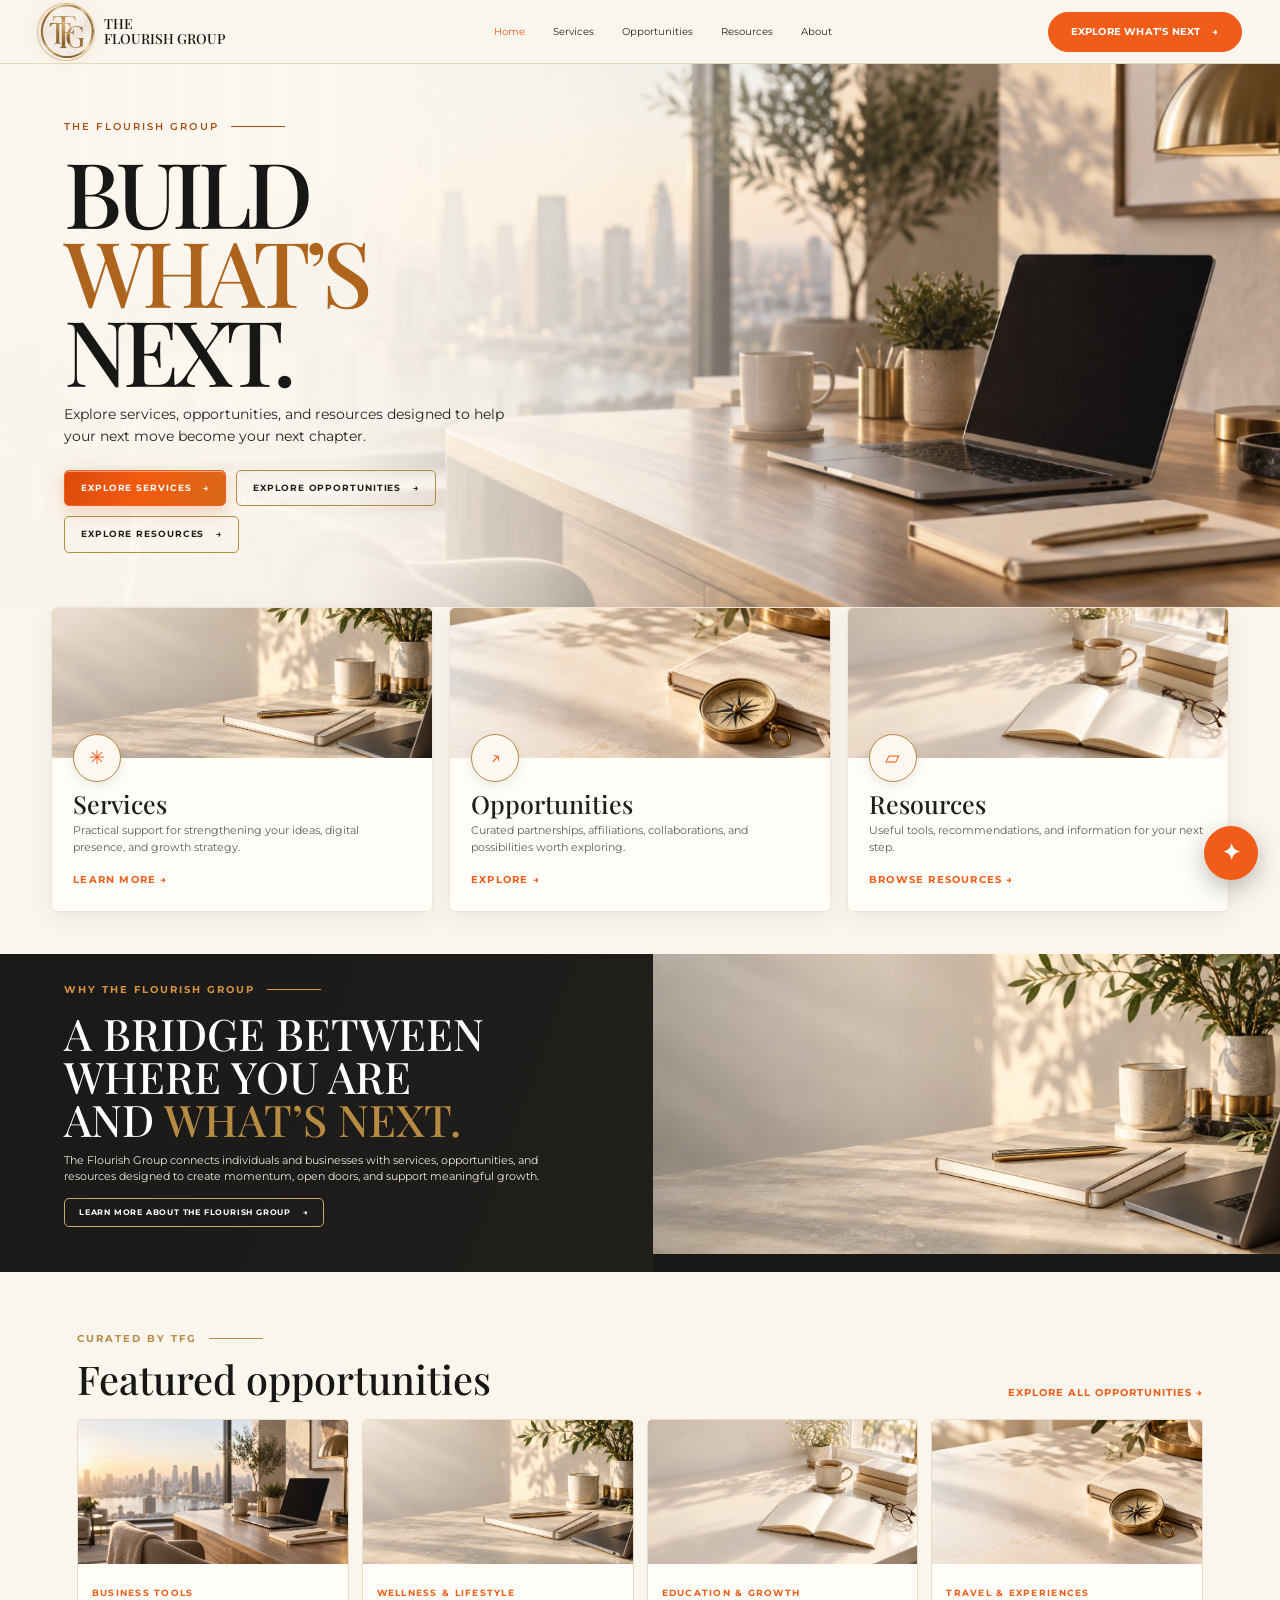
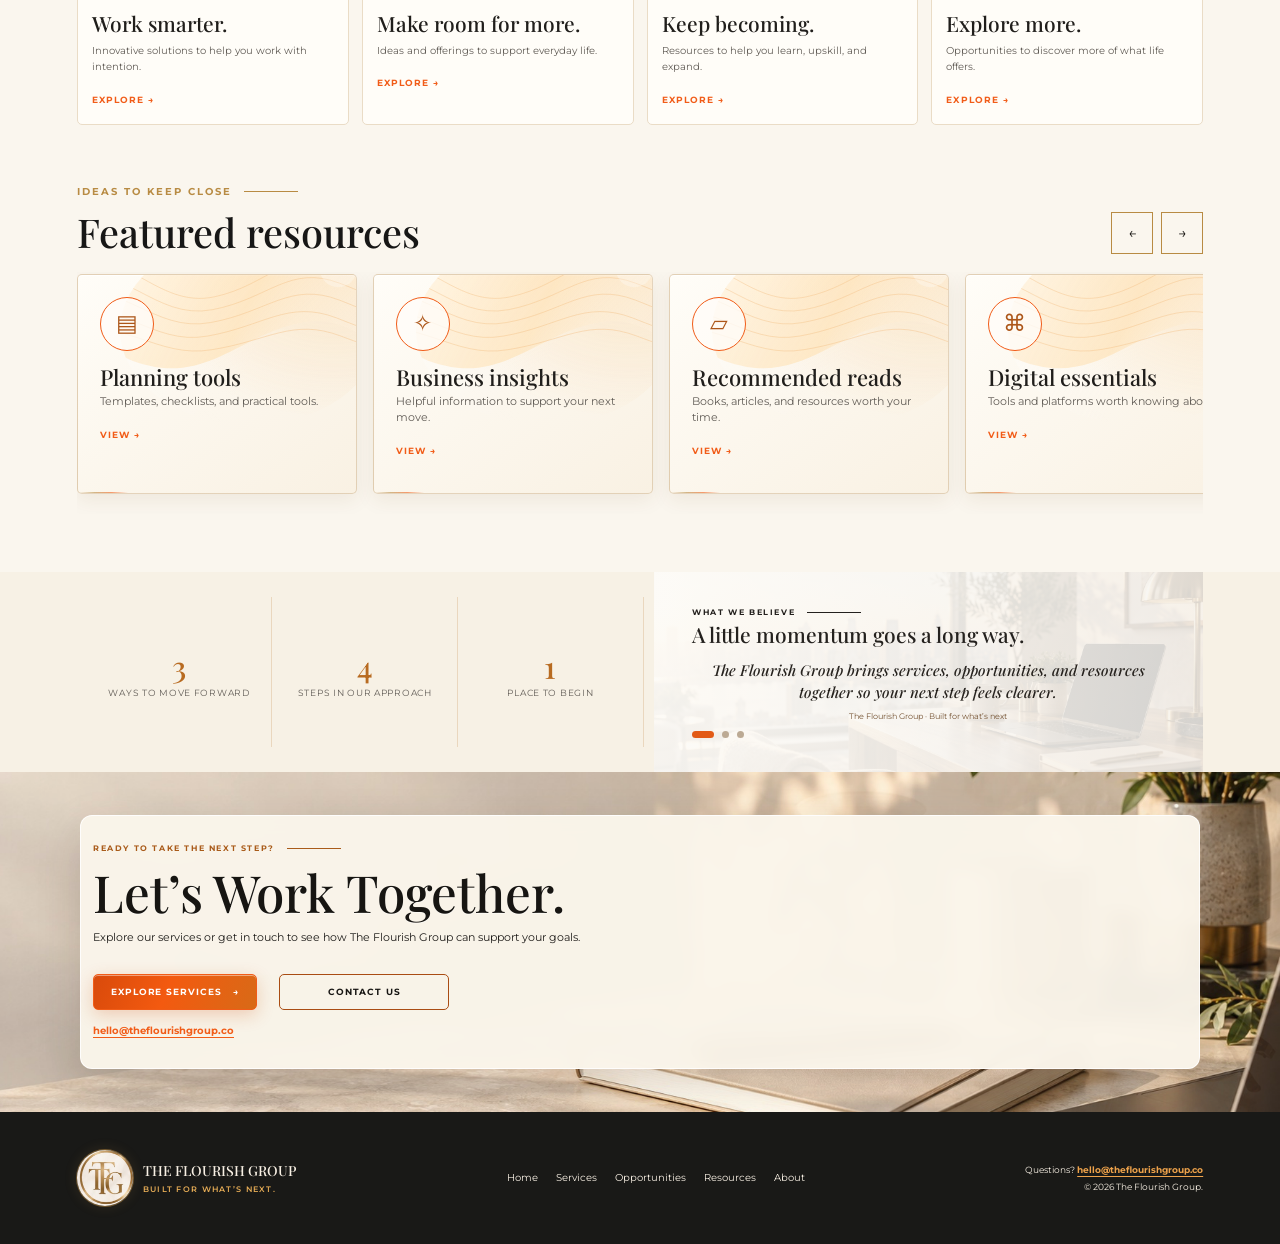
==== commit 8a521866: "Lighten shared ivory palette across pages" ====
--- a/index.html
+++ b/index.html
@@ -1,5 +1,5 @@
 <!doctype html>
-<html lang="en"><head><meta charset="utf-8"><meta name="viewport" content="width=device-width,initial-scale=1"><meta name="description" content="The Flourish Group brings together services, opportunities, and resources to help you build what’s next."><title>The Flourish Group — Built for What’s Next</title><link rel="stylesheet" href="styles.css?rev=ivory-champagne-20260925"></head><body>
+<html lang="en"><head><meta charset="utf-8"><meta name="viewport" content="width=device-width,initial-scale=1"><meta name="description" content="The Flourish Group brings together services, opportunities, and resources to help you build what’s next."><title>The Flourish Group — Built for What’s Next</title><link rel="stylesheet" href="styles.css?rev=light-ivory-20260925"></head><body>
 <header class="site-header"><a class="brand" href="index.html"><span class="brand-mark" aria-hidden="true"></span><span class="brand-name">THE<br>FLOURISH GROUP</span></a><button class="menu-toggle" aria-label="Open navigation" aria-expanded="false">☰</button><nav class="nav"><a class="active" href="index.html">Home</a><a href="services.html">Services</a><a href="opportunities.html">Opportunities</a><a href="resources.html">Resources</a><a href="about.html">About</a></nav><a class="nav-cta" href="opportunities.html">Explore what’s next <span>→</span></a></header>
 <main><section class="hero" data-parallax><div class="hero-copy"><div class="eyebrow">The Flourish Group</div><h1>BUILD<br><em>WHAT’S</em><br>NEXT.</h1><p class="hero-lede">Explore services, opportunities, and resources designed to help your next move become your next chapter.</p><div class="hero-actions"><a class="btn btn-primary" href="services.html">Explore Services <span>→</span></a><a class="btn" href="opportunities.html">Explore Opportunities <span>→</span></a><a class="btn" href="resources.html">Explore Resources <span>→</span></a></div></div><div class="hero-image"><img src="assets/home-hero.jpg" alt="Sunlit workspace with notebook and laptop" fetchpriority="high"></div></section>
 <section class="pillars section-pad" aria-label="Explore the Flourish Group"><article class="pillar-card"><a href="services.html"><div class="pillar-visual"><img class="pillar-image" src="assets/services-hero.jpg" alt="Bright, welcoming workspace"></div><div class="pillar-body"><div class="pillar-icon">✳</div><h2>Services</h2><p>Practical support for strengthening your ideas, digital presence, and growth strategy.</p><span class="text-link">Learn more <span>→</span></span></div></a></article><article class="pillar-card"><a href="opportunities.html"><div class="pillar-visual"><img class="pillar-image" src="assets/opportunities-hero.jpg" alt="Journal and compass suggesting a new direction"></div><div class="pillar-body"><div class="pillar-icon">↗</div><h2>Opportunities</h2><p>Curated partnerships, affiliations, collaborations, and possibilities worth exploring.</p><span class="text-link">Explore <span>→</span></span></div></a></article><article class="pillar-card"><a href="resources.html"><div class="pillar-visual"><img class="pillar-image" src="assets/resources-hero.jpg" alt="Books and notebook in soft sunlight"></div><div class="pillar-body"><div class="pillar-icon">▱</div><h2>Resources</h2><p>Useful tools, recommendations, and information for your next step.</p><span class="text-link">Browse resources <span>→</span></span></div></a></article></section>
--- a/styles.css
+++ b/styles.css
@@ -1,14 +1,14 @@
 @import url('https://fonts.googleapis.com/css2?family=Montserrat:wght@400;500;600;700&family=Playfair+Display:wght@500;600;700&display=swap');
-:root{--ivory:#f2e8d8;--paper:#efe3cd;--white:#faf2e2;--charcoal:#211f1c;--ink:#302c27;--muted:#716b63;--line:#ddc9a8;--gold:#b88b43;--champagne:#e4cfaa;--orange:#f15c18;--serif:'Playfair Display',Georgia,serif;--sans:'Montserrat',Arial,sans-serif;--shadow:0 20px 50px rgba(57,43,24,.09)}
+:root{--ivory:#f7f1e5;--paper:#f6efe1;--white:#fcf8ef;--charcoal:#211f1c;--ink:#302c27;--muted:#716b63;--line:#eadcc6;--gold:#b88b43;--champagne:#efdfc2;--orange:#f15c18;--serif:'Playfair Display',Georgia,serif;--sans:'Montserrat',Arial,sans-serif;--shadow:0 20px 50px rgba(57,43,24,.09)}
 *{box-sizing:border-box}html{scroll-behavior:smooth;scroll-padding-top:90px}body{margin:0;background:var(--paper);color:var(--ink);font:400 15px/1.7 var(--sans)}body.menu-open{overflow:hidden}a{color:inherit;text-decoration:none}img{display:block;max-width:100%}button{font:inherit}.section-pad{padding-inline:clamp(22px,6vw,96px)}.eyebrow{display:flex;align-items:center;gap:12px;text-transform:uppercase;letter-spacing:.2em;font-size:10px;font-weight:700;color:var(--gold)}.eyebrow:after{content:"";width:54px;height:1px;background:currentColor}.serif{font-family:var(--serif)}
 .site-header{height:86px;display:flex;align-items:center;gap:28px;padding:8px clamp(20px,5vw,72px);background:rgba(241,231,211,.97);border-bottom:1px solid rgba(184,139,67,.18);position:sticky;top:0;z-index:50;backdrop-filter:blur(12px)}.brand{display:flex;align-items:center;gap:12px;min-width:218px}.brand-mark{width:62px;height:62px;object-fit:contain}.brand-name{font:600 13px/1.05 var(--serif);letter-spacing:.04em}.nav{display:flex;justify-content:center;gap:clamp(14px,2.3vw,32px);flex:1}.nav a,.footer-nav a{font-size:10px;letter-spacing:.1em;text-transform:uppercase;color:#625c54;transition:color .25s}.nav a:hover,.nav a.active,.footer-nav a:hover{color:var(--orange)}.nav-cta,.btn{display:inline-flex;gap:12px;align-items:center;justify-content:center;padding:13px 19px;border:1px solid var(--gold);font-size:10px;line-height:1.2;letter-spacing:.1em;text-transform:uppercase;font-weight:700;transition:background .28s,color .28s,border-color .28s,transform .28s,box-shadow .28s}.nav-cta,.btn-primary{background:var(--orange);border-color:var(--orange);color:white}.nav-cta:hover,.btn-primary:hover{background:#c9470c;border-color:#c9470c;box-shadow:0 8px 22px rgba(232,90,18,.22);transform:translateY(-2px)}.btn:not(.btn-primary):hover{background:var(--charcoal);border-color:var(--charcoal);color:white;transform:translateY(-2px)}.btn span,.nav-cta span,.text-link span{display:inline-block;transition:transform .25s}.btn:hover span,.nav-cta:hover span,.text-link:hover span{transform:translateX(4px)}.menu-toggle{display:none;border:1px solid var(--line);background:transparent;color:var(--ink);width:42px;height:42px;font-size:20px}
 .hero{min-height:min(680px,calc(100vh - 86px));display:grid;grid-template-columns:1.02fr .98fr;position:relative;overflow:hidden;background:var(--ivory)}.hero-copy{align-self:center;padding:clamp(54px,8vw,112px) 28px clamp(54px,8vw,112px) clamp(24px,8vw,124px);position:relative;z-index:2}.hero h1{font:500 clamp(62px,8vw,112px)/.9 var(--serif);letter-spacing:-.045em;margin:27px 0 20px;color:var(--charcoal)}.hero h1 em,.page-title em,.statement h2 em{font-style:normal;color:var(--gold)}.hero-lede{max-width:510px;color:#5f584f;font-size:15px;line-height:1.8;margin:0 0 28px}.hero-actions{display:flex;gap:10px;flex-wrap:wrap}.hero-image{min-height:460px;position:relative;overflow:hidden;background:linear-gradient(135deg,#ead8b5,#b88b43);transform:scale(1.02);will-change:transform}.hero-image img{position:absolute;inset:0;width:100%;height:100%;object-fit:cover;object-position:center}.hero[data-parallax] .hero-image{transition:transform .15s linear}.page-hero{min-height:490px;display:grid;grid-template-columns:1fr .85fr;align-items:center;position:relative;overflow:hidden;background:var(--ivory)}.page-hero .hero-copy{padding-block:80px}.page-hero .hero-image{min-height:490px}.page-hero h1{font:500 clamp(55px,7vw,92px)/.98 var(--serif);letter-spacing:-.045em}.page-hero .hero-lede{max-width:540px}
 .pillars{display:grid;grid-template-columns:repeat(3,1fr);gap:22px;padding-top:28px;padding-bottom:64px}.pillar-card{background:var(--white);border:1px solid var(--line);box-shadow:0 5px 22px rgba(50,40,25,.05);overflow:hidden;transition:transform .35s,box-shadow .35s}.pillar-card:hover{transform:translateY(-6px);box-shadow:var(--shadow)}.pillar-visual{height:230px;overflow:hidden;background:var(--champagne)}.pillar-image{width:100%;height:100%;object-fit:cover;transition:transform .8s cubic-bezier(.2,.7,.2,1)}.pillar-card:hover .pillar-image{transform:scale(1.055)}.pillar-body{padding:0 25px 27px;position:relative}.pillar-icon{width:58px;height:58px;border-radius:50%;background:var(--white);border:1px solid var(--gold);display:grid;place-items:center;margin-top:-29px;position:relative;font-size:22px;color:var(--orange);box-shadow:0 4px 12px rgba(0,0,0,.08);transition:transform .3s}.pillar-card:hover .pillar-icon{transform:rotate(-8deg) scale(1.06)}.pillar-card h2{font:500 30px/1.2 var(--serif);margin:12px 0 8px}.pillar-card p{font-size:12px;line-height:1.75;color:var(--muted);margin:0 0 17px}.text-link{font-size:10px;letter-spacing:.12em;text-transform:uppercase;color:var(--orange);font-weight:700}.statement{min-height:380px;background:linear-gradient(90deg,rgba(27,26,23,.94),rgba(27,26,23,.7) 52%,rgba(27,26,23,.16)),url('assets/home-hero.jpg') center/cover;color:white;display:flex;align-items:center;padding-block:72px}.statement-inner{max-width:760px}.statement h2{font:500 clamp(40px,5vw,68px)/1.02 var(--serif);margin:20px 0}.statement p{font-size:14px;max-width:610px;color:#eee8de;margin:0 0 20px}.btn-outline-light{border-color:#caa96c;color:#fff;background:transparent}
 .content-section{padding-block:76px;background-color:var(--ivory)}.section-heading{display:flex;align-items:end;justify-content:space-between;gap:24px;margin-bottom:28px}.section-heading h2,.section-title{font:500 clamp(34px,4vw,48px)/1.1 var(--serif);margin:10px 0 0;color:var(--charcoal)}.section-heading>a{font-size:10px;letter-spacing:.1em;text-transform:uppercase;color:var(--orange);font-weight:700}.feature-grid,.resource-grid{display:grid;grid-template-columns:repeat(4,1fr);gap:16px}.feature-card,.resource-card{background:var(--white);border:1px solid var(--line);overflow:hidden;transition:transform .3s,box-shadow .3s}.feature-card:hover,.resource-card:hover{transform:translateY(-4px);box-shadow:var(--shadow)}.feature-card img,.resource-card img{width:100%;height:164px;object-fit:cover;transition:transform .5s}.feature-card:hover img,.resource-card:hover img{transform:scale(1.04)}.feature-image,.resource-image{overflow:hidden}.feature-body,.resource-body{padding:19px}.feature-body small,.resource-body small{font-size:9px;letter-spacing:.14em;color:var(--orange);text-transform:uppercase;font-weight:700}.feature-body h3,.resource-body h3{font:500 23px/1.2 var(--serif);margin:7px 0}.feature-body p,.resource-body p{font-size:11px;line-height:1.65;color:var(--muted);margin:0 0 15px}.feature-body a,.resource-body a{font-size:9px;letter-spacing:.12em;text-transform:uppercase;color:var(--orange);font-weight:700}
 .growth{display:grid;grid-template-columns:1fr 1fr;gap:40px;align-items:center;background:linear-gradient(115deg,#f0e1c7,#ead1a6);padding-block:62px}.growth h2{font:500 clamp(34px,4vw,48px)/1.1 var(--serif);margin:8px 0}.growth p{font-size:13px;max-width:450px}.growth .btn{margin-top:8px}.site-footer{background:#191917;color:#eee5d7;padding:38px clamp(22px,6vw,96px);display:grid;grid-template-columns:1.1fr 1.3fr 1fr;align-items:center;gap:28px}.footer-brand{display:flex;align-items:center;gap:10px;font:500 14px var(--serif)}.footer-brand img{width:48px;height:48px;object-fit:contain}.footer-brand small{display:block;font:600 8px var(--sans);letter-spacing:.16em;color:var(--gold);margin-top:4px}.footer-nav{display:flex;gap:18px;justify-content:center;flex-wrap:wrap}.footer-nav a,.footer-meta{font-size:9px;color:#bcb5a9}.footer-meta{text-align:right;line-height:1.9}.contact-email{color:var(--orange);font-weight:700;text-decoration:underline;text-underline-offset:3px}
-.page-main{padding-block:74px 90px}.page-title{font:500 clamp(52px,7vw,90px)/.98 var(--serif);margin:20px 0 14px;letter-spacing:-.035em;color:var(--charcoal)}.page-lede{font-size:15px;line-height:1.8;max-width:700px;color:var(--muted)}.section-intro{max-width:720px;margin-bottom:30px}.approach{background:#f1e8d8;padding-block:72px}.steps{display:grid;grid-template-columns:repeat(4,1fr);gap:12px;margin-top:34px}.step{padding:25px 22px;border-top:1px solid var(--gold);background:rgba(255,253,249,.55)}.step-no{font:500 28px var(--serif);color:var(--orange)}.step h3{font:500 22px var(--serif);margin:9px 0}.step p{font-size:11px;color:var(--muted);margin:0}.category-grid{display:grid;grid-template-columns:repeat(3,1fr);gap:18px;margin-top:34px}.category-card{min-height:230px;padding:27px;background:linear-gradient(145deg,#faf2e2,#f6eddf);border:1px solid var(--line);position:relative;overflow:hidden;isolation:isolate;transition:transform .35s,box-shadow .35s}.category-card:before{content:"";position:absolute;z-index:-1;width:210px;height:210px;right:-90px;top:-100px;border-radius:50%;background:radial-gradient(circle,rgba(232,90,18,.17),rgba(184,139,67,.08) 44%,transparent 70%);transition:transform .5s}.category-card:after{content:"";position:absolute;left:0;right:0;bottom:0;height:2px;background:linear-gradient(90deg,transparent,var(--gold),var(--orange),transparent);transform:scaleX(.18);transform-origin:left;transition:transform .4s}.category-card:hover{transform:translateY(-5px);box-shadow:0 18px 38px rgba(65,46,18,.1)}.category-card:hover:before{transform:scale(1.45)}.category-card:hover:after{transform:scaleX(1)}.category-icon{font-size:25px;color:var(--orange);display:inline-block;transition:transform .35s}.category-card:hover .category-icon{transform:translateY(-4px) rotate(-5deg)}.category-card h3{font:500 25px/1.2 var(--serif);margin:18px 0 8px}.category-card p{font-size:12px;color:var(--muted);margin:0 0 17px;max-width:350px}.cta-band{background:var(--charcoal);color:white;padding:56px clamp(22px,6vw,96px);display:flex;align-items:center;justify-content:space-between;gap:30px}.cta-band h2{font:500 clamp(34px,4vw,48px)/1.1 var(--serif);margin:8px 0}.cta-band p{color:#ddd4c7;font-size:13px;max-width:520px}.carousel-controls{display:flex;gap:8px}.carousel-controls button,.back-top{width:42px;height:42px;border:1px solid var(--gold);background:transparent;color:var(--ink);cursor:pointer;transition:background .2s,color .2s}.carousel-controls button:hover,.back-top:hover{background:var(--orange);color:#fff}.carousel-track{display:flex;overflow:auto;scroll-snap-type:x mandatory;gap:16px;padding:2px 1px 20px;scrollbar-width:thin}.carousel-track>*{scroll-snap-align:start;flex:0 0 min(280px,82vw)}
-.stats{display:grid;grid-template-columns:repeat(3,1fr);gap:12px;padding-block:45px;background:#e9dcc3}.stat{text-align:center;border-right:1px solid var(--line)}.stat:last-child{border:0}.stat strong{font:500 40px var(--serif);color:var(--orange);display:block}.stat span{font-size:9px;text-transform:uppercase;letter-spacing:.14em;color:var(--muted)}.testimonial-shell{position:relative;isolation:isolate;overflow:hidden;background:#24221f;color:#fff;padding:70px clamp(22px,6vw,96px)}.testimonial-shell:before{content:"";position:absolute;inset:0;z-index:-2;background-position:center;background-size:cover;opacity:.5}.testimonial-shell:after{content:"";position:absolute;inset:0;z-index:-1;background:linear-gradient(90deg,rgba(25,23,20,.9),rgba(25,23,20,.55),rgba(25,23,20,.78))}.testimonial-shell>*{position:relative}.testimonial-shell .eyebrow,.testimonial-shell .section-title{color:#fff}.testimonial-shell .section-title{color:#fff}.testimonial-card{max-width:840px;margin:32px auto 10px;text-align:center}.testimonial-mark{font:600 64px/.8 var(--serif);color:var(--gold)}.testimonial-card blockquote{font:500 clamp(23px,3vw,34px)/1.45 var(--serif);margin:12px 0 18px}.testimonial-card p{font-size:11px;color:#d5cfc4}.carousel-dots{display:flex;justify-content:center;gap:8px;margin-top:22px}.carousel-dots button{border:0;border-radius:50%;width:7px;height:7px;padding:0;background:#777}.carousel-dots button[aria-current=true]{background:var(--orange);width:22px;border-radius:99px}
-.faq-topic-grid{display:grid;grid-template-columns:repeat(3,1fr);gap:13px;margin:30px 0 65px}.topic-card{padding:20px;border:1px solid var(--line);background:var(--white);display:flex;align-items:center;gap:14px;transition:border-color .2s,transform .2s}.topic-card:hover{border-color:var(--gold);transform:translateY(-3px)}.topic-card span{font-size:20px;color:var(--orange)}.topic-card strong{font:500 19px var(--serif)}.faq-list{border-top:1px solid var(--line);margin-top:25px}.faq-item{border-bottom:1px solid var(--line)}.faq-question{width:100%;display:grid;grid-template-columns:48px 1fr 28px;gap:12px;align-items:center;text-align:left;padding:22px 4px;border:0;background:transparent;color:var(--ink);cursor:pointer}.faq-number{font:500 22px var(--serif);color:var(--gold)}.faq-question strong{font:500 21px var(--serif)}.faq-toggle{font-size:24px;color:var(--orange);text-align:center;transition:transform .25s}.faq-question[aria-expanded=true] .faq-toggle{transform:rotate(45deg)}.faq-answer{display:grid;grid-template-rows:0fr;transition:grid-template-rows .35s ease}.faq-answer>div{overflow:hidden}.faq-answer p{max-width:760px;margin:0 0 22px 64px;color:var(--muted);font-size:13px}.faq-item.is-open .faq-answer{grid-template-rows:1fr}.help-panel{display:grid;grid-template-columns:1fr auto;align-items:center;gap:20px;padding:36px;background:linear-gradient(110deg,#efe3ce,#eee1c9);margin-top:58px}.help-panel h2{font:500 32px var(--serif);margin:5px 0}.quick-links{display:flex;flex-wrap:wrap;gap:10px 22px;margin-top:22px}.quick-links a{font-size:11px;color:var(--orange);font-weight:700}
+.page-main{padding-block:74px 90px}.page-title{font:500 clamp(52px,7vw,90px)/.98 var(--serif);margin:20px 0 14px;letter-spacing:-.035em;color:var(--charcoal)}.page-lede{font-size:15px;line-height:1.8;max-width:700px;color:var(--muted)}.section-intro{max-width:720px;margin-bottom:30px}.approach{background:#f1e8d8;padding-block:72px}.steps{display:grid;grid-template-columns:repeat(4,1fr);gap:12px;margin-top:34px}.step{padding:25px 22px;border-top:1px solid var(--gold);background:rgba(255,253,249,.55)}.step-no{font:500 28px var(--serif);color:var(--orange)}.step h3{font:500 22px var(--serif);margin:9px 0}.step p{font-size:11px;color:var(--muted);margin:0}.category-grid{display:grid;grid-template-columns:repeat(3,1fr);gap:18px;margin-top:34px}.category-card{min-height:230px;padding:27px;background:linear-gradient(145deg,#fcf8ef,#fbf6ea);border:1px solid var(--line);position:relative;overflow:hidden;isolation:isolate;transition:transform .35s,box-shadow .35s}.category-card:before{content:"";position:absolute;z-index:-1;width:210px;height:210px;right:-90px;top:-100px;border-radius:50%;background:radial-gradient(circle,rgba(232,90,18,.17),rgba(184,139,67,.08) 44%,transparent 70%);transition:transform .5s}.category-card:after{content:"";position:absolute;left:0;right:0;bottom:0;height:2px;background:linear-gradient(90deg,transparent,var(--gold),var(--orange),transparent);transform:scaleX(.18);transform-origin:left;transition:transform .4s}.category-card:hover{transform:translateY(-5px);box-shadow:0 18px 38px rgba(65,46,18,.1)}.category-card:hover:before{transform:scale(1.45)}.category-card:hover:after{transform:scaleX(1)}.category-icon{font-size:25px;color:var(--orange);display:inline-block;transition:transform .35s}.category-card:hover .category-icon{transform:translateY(-4px) rotate(-5deg)}.category-card h3{font:500 25px/1.2 var(--serif);margin:18px 0 8px}.category-card p{font-size:12px;color:var(--muted);margin:0 0 17px;max-width:350px}.cta-band{background:var(--charcoal);color:white;padding:56px clamp(22px,6vw,96px);display:flex;align-items:center;justify-content:space-between;gap:30px}.cta-band h2{font:500 clamp(34px,4vw,48px)/1.1 var(--serif);margin:8px 0}.cta-band p{color:#ddd4c7;font-size:13px;max-width:520px}.carousel-controls{display:flex;gap:8px}.carousel-controls button,.back-top{width:42px;height:42px;border:1px solid var(--gold);background:transparent;color:var(--ink);cursor:pointer;transition:background .2s,color .2s}.carousel-controls button:hover,.back-top:hover{background:var(--orange);color:#fff}.carousel-track{display:flex;overflow:auto;scroll-snap-type:x mandatory;gap:16px;padding:2px 1px 20px;scrollbar-width:thin}.carousel-track>*{scroll-snap-align:start;flex:0 0 min(280px,82vw)}
+.stats{display:grid;grid-template-columns:repeat(3,1fr);gap:12px;padding-block:45px;background:#f3e8d3}.stat{text-align:center;border-right:1px solid var(--line)}.stat:last-child{border:0}.stat strong{font:500 40px var(--serif);color:var(--orange);display:block}.stat span{font-size:9px;text-transform:uppercase;letter-spacing:.14em;color:var(--muted)}.testimonial-shell{position:relative;isolation:isolate;overflow:hidden;background:#24221f;color:#fff;padding:70px clamp(22px,6vw,96px)}.testimonial-shell:before{content:"";position:absolute;inset:0;z-index:-2;background-position:center;background-size:cover;opacity:.5}.testimonial-shell:after{content:"";position:absolute;inset:0;z-index:-1;background:linear-gradient(90deg,rgba(25,23,20,.9),rgba(25,23,20,.55),rgba(25,23,20,.78))}.testimonial-shell>*{position:relative}.testimonial-shell .eyebrow,.testimonial-shell .section-title{color:#fff}.testimonial-shell .section-title{color:#fff}.testimonial-card{max-width:840px;margin:32px auto 10px;text-align:center}.testimonial-mark{font:600 64px/.8 var(--serif);color:var(--gold)}.testimonial-card blockquote{font:500 clamp(23px,3vw,34px)/1.45 var(--serif);margin:12px 0 18px}.testimonial-card p{font-size:11px;color:#d5cfc4}.carousel-dots{display:flex;justify-content:center;gap:8px;margin-top:22px}.carousel-dots button{border:0;border-radius:50%;width:7px;height:7px;padding:0;background:#777}.carousel-dots button[aria-current=true]{background:var(--orange);width:22px;border-radius:99px}
+.faq-topic-grid{display:grid;grid-template-columns:repeat(3,1fr);gap:13px;margin:30px 0 65px}.topic-card{padding:20px;border:1px solid var(--line);background:var(--white);display:flex;align-items:center;gap:14px;transition:border-color .2s,transform .2s}.topic-card:hover{border-color:var(--gold);transform:translateY(-3px)}.topic-card span{font-size:20px;color:var(--orange)}.topic-card strong{font:500 19px var(--serif)}.faq-list{border-top:1px solid var(--line);margin-top:25px}.faq-item{border-bottom:1px solid var(--line)}.faq-question{width:100%;display:grid;grid-template-columns:48px 1fr 28px;gap:12px;align-items:center;text-align:left;padding:22px 4px;border:0;background:transparent;color:var(--ink);cursor:pointer}.faq-number{font:500 22px var(--serif);color:var(--gold)}.faq-question strong{font:500 21px var(--serif)}.faq-toggle{font-size:24px;color:var(--orange);text-align:center;transition:transform .25s}.faq-question[aria-expanded=true] .faq-toggle{transform:rotate(45deg)}.faq-answer{display:grid;grid-template-rows:0fr;transition:grid-template-rows .35s ease}.faq-answer>div{overflow:hidden}.faq-answer p{max-width:760px;margin:0 0 22px 64px;color:var(--muted);font-size:13px}.faq-item.is-open .faq-answer{grid-template-rows:1fr}.help-panel{display:grid;grid-template-columns:1fr auto;align-items:center;gap:20px;padding:36px;background:linear-gradient(110deg,#f4ead8,#f6efdf);margin-top:58px}.help-panel h2{font:500 32px var(--serif);margin:5px 0}.quick-links{display:flex;flex-wrap:wrap;gap:10px 22px;margin-top:22px}.quick-links a{font-size:11px;color:var(--orange);font-weight:700}
 .reveal{opacity:0;transform:translateY(22px);transition:opacity .7s ease,transform .7s ease}.reveal.is-visible{opacity:1;transform:none}.back-top{position:fixed;right:92px;bottom:22px;z-index:30;background:var(--paper);box-shadow:0 4px 18px rgba(0,0,0,.12);opacity:0;pointer-events:none;transform:translateY(8px);transition:opacity .2s,transform .2s}.back-top.is-visible{opacity:1;pointer-events:auto;transform:none}.concierge-trigger{position:fixed;right:22px;bottom:22px;z-index:29;border:0;border-radius:50%;width:60px;height:60px;padding:0;background:var(--orange);color:#fff;box-shadow:0 8px 24px rgba(24,23,21,.28);font:700 9px var(--sans);cursor:pointer}.concierge-trigger:before{content:"✦";font-size:23px;line-height:1}.concierge-trigger{font-size:0}.concierge-trigger:focus-visible{outline:3px solid var(--gold);outline-offset:3px}.concierge-panel{display:none;position:fixed;right:22px;bottom:78px;z-index:60;width:min(370px,calc(100vw - 32px));max-height:74vh;overflow:auto;background:var(--paper);color:var(--ink);border:1px solid var(--line);box-shadow:0 18px 50px rgba(24,23,21,.28)}.concierge-panel.is-open{display:block}.concierge-head{position:relative;background:var(--charcoal);color:var(--white);padding:22px 54px 18px 22px}.concierge-head strong{font:600 11px var(--sans);letter-spacing:.12em}.concierge-head p{margin:9px 0 0;color:var(--ivory);font:500 20px/1.25 var(--serif)}.concierge-close{position:absolute;top:12px;right:14px;border:0;background:transparent;color:#fff;font-size:26px;cursor:pointer}.concierge-body{padding:18px}.concierge-choices{display:flex;flex-wrap:wrap;gap:8px}.concierge-choice{border:1px solid var(--gold);background:transparent;padding:9px 12px;font-size:10px;cursor:pointer}.concierge-answer{margin-top:14px;font-size:12px}.concierge-answer a{color:var(--orange);font-weight:700}.concierge-foot{font-size:9px;color:var(--muted);padding:0 18px 18px}
 @media(max-width:980px){.site-header{gap:14px}.brand{min-width:180px}.nav{gap:14px}.nav a{font-size:9px}.nav-cta{padding:12px;font-size:9px}.pillars{gap:14px}.steps{grid-template-columns:repeat(2,1fr)}.category-grid{grid-template-columns:repeat(2,1fr)}.feature-grid,.resource-grid{grid-template-columns:repeat(2,1fr)}.site-footer{grid-template-columns:1fr 1fr}.footer-meta{text-align:left;grid-column:1/-1}}
 @media(max-width:720px){.site-header{height:72px;gap:10px;padding-inline:15px}.brand{min-width:0;gap:8px}.brand-mark{width:48px;height:48px}.brand-name{font-size:11px}.menu-toggle{display:block;margin-left:auto;order:3}.nav{display:none;position:absolute;top:71px;left:0;right:0;background:var(--paper);border-bottom:1px solid var(--line);padding:16px 22px 22px;box-shadow:0 15px 20px rgba(0,0,0,.08);flex-direction:column;align-items:flex-start;gap:16px}.nav.open{display:flex}.nav a{font-size:11px}.nav-cta{display:none}.hero,.page-hero{grid-template-columns:1fr}.hero-copy,.page-hero .hero-copy{padding:50px 24px 42px}.hero h1{font-size:clamp(62px,16vw,88px)}.hero-image,.page-hero .hero-image{min-height:280px}.pillars{grid-template-columns:1fr;padding-bottom:42px}.pillar-visual{height:220px}.statement{padding-block:55px}.content-section{padding-block:52px}.section-heading{align-items:start;flex-direction:column}.section-heading h2,.section-title{font-size:36px}.growth{grid-template-columns:1fr;gap:10px;padding-block:46px}.site-footer{grid-template-columns:1fr;gap:22px}.footer-nav{justify-content:flex-start}.footer-meta{grid-column:auto}.category-grid,.faq-topic-grid{grid-template-columns:1fr}.page-main{padding-block:52px}.steps{grid-template-columns:1fr 1fr}.cta-band{align-items:flex-start;flex-direction:column;padding-block:42px}.help-panel{grid-template-columns:1fr;padding:25px}.faq-question{grid-template-columns:36px 1fr 24px}.faq-question strong{font-size:18px}.faq-answer p{margin-left:48px}.testimonial-shell{padding-block:52px}.back-top{right:76px;bottom:14px}.concierge-trigger{right:14px;bottom:14px;width:54px;height:54px}}
@@ -22,7 +22,7 @@
 body[data-page="about"] .testimonial-shell:before{background-image:url("assets/services-hero.jpg")}
 
 /* Approved Flourish Group visual system: editorial, warm, image-led. */
-:root{--ivory:#f2e8d8;--paper:#efe3cd;--white:#f8efdd;--charcoal:#171716;--ink:#201e1b;--muted:#625d57;--line:#ddc9a8;--gold:#b88b43;--champagne:#e4cfaa;--orange:#f15c18;--serif:'Playfair Display',Georgia,serif;--sans:'Montserrat',Arial,sans-serif}
+:root{--ivory:#f7f1e5;--paper:#f6efe1;--white:#fcf8ef;--charcoal:#171716;--ink:#201e1b;--muted:#625d57;--line:#eadcc6;--gold:#b88b43;--champagne:#efdfc2;--orange:#f15c18;--serif:'Playfair Display',Georgia,serif;--sans:'Montserrat',Arial,sans-serif}
 html{scroll-padding-top:74px}
 .site-header{height:64px;padding:6px clamp(18px,3vw,50px);gap:clamp(18px,3vw,48px);background:rgba(255,253,249,.96);border-bottom-color:rgba(190,120,44,.18)}
 .brand{min-width:240px;gap:10px}.brand-mark{width:48px;height:48px}.brand-name{font-size:14px;line-height:1.02;letter-spacing:0;font-weight:500;color:#171615}
@@ -38,10 +38,10 @@
 .content-section{padding-block:58px}.section-intro{margin-bottom:22px}.section-heading{margin-bottom:18px}.section-heading h2,.section-title{font-size:clamp(30px,3.1vw,42px)}.section-heading .eyebrow{margin-bottom:4px}.section-heading>a{white-space:nowrap}
 .feature-grid{grid-template-columns:repeat(4,1fr);gap:13px}.feature-card{border-radius:5px}.feature-card img{height:144px}.feature-body{padding:14px}.feature-body h3{font-size:21px}.feature-body p{font-size:10px;margin-bottom:9px}.feature-body a{font-size:9px}
 .category-section{padding-top:43px;padding-bottom:52px}.category-section .section-intro{max-width:none;display:grid;grid-template-columns:auto 1fr auto;align-items:center;column-gap:20px;margin-bottom:16px}.category-section .section-intro .eyebrow{grid-column:1;white-space:nowrap}.category-section .section-intro .eyebrow:after{width:clamp(24px,4vw,70px)}.category-section .section-intro .section-title,.category-section .section-intro h2{grid-column:1;grid-row:2;margin-top:5px;font-size:31px}.category-section .section-intro .page-lede{grid-column:3;grid-row:1/3;text-align:right;margin:0;font-size:9px;letter-spacing:.11em;text-transform:uppercase;color:#a9571b}.category-grid{gap:14px;margin-top:23px}.category-card{min-height:220px;border-radius:5px;border-color:#eee2d2;background:linear-gradient(145deg,rgba(255,253,249,.98),rgba(255,250,241,.96));box-shadow:0 5px 13px rgba(94,59,20,.05);padding:22px 22px 20px}.category-card:before{width:260px;height:190px;right:-24px;top:-40px;opacity:.42;background:url('assets/card-waves.svg') center/cover no-repeat,radial-gradient(circle at 80% 10%,rgba(236,119,31,.2),transparent 65%)}.category-card:after{height:1px;opacity:.6}.category-icon{width:54px;height:54px;border:1px solid var(--orange);border-radius:50%;display:grid;place-items:center;background:rgba(255,253,249,.8);font-size:23px;line-height:1;color:#ad571a}.category-card h3{font-size:22px;margin:13px 0 4px}.category-card p{font-size:11px;line-height:1.43;margin:0 0 10px;max-width:280px}.category-card .text-link{font-size:9px}.service-categories .category-grid{grid-template-columns:repeat(3,minmax(0,1fr))}.opportunity-categories .category-grid,.resource-categories .category-grid{grid-template-columns:repeat(3,minmax(0,1fr))}
-.approach{padding-block:39px 43px;background:#f2e8d8}.approach>.eyebrow{color:#24211e}.approach>.section-title{display:none}.steps{grid-template-columns:repeat(4,minmax(0,1fr));gap:12px;margin-top:18px;position:relative}.step{background:transparent;border:0;text-align:center;padding:8px 15px 0;position:relative}.step:not(:last-child):after{content:"→";position:absolute;right:-16px;top:6px;color:var(--orange);font-size:19px}.step-no{display:grid;place-items:center;width:38px;height:38px;margin:0 auto 7px;border-radius:50%;color:#fff;background:linear-gradient(145deg,#dd7332,#ad4219);border:3px solid #f2d6b2;box-shadow:0 0 0 5px rgba(239,211,171,.38);font:500 18px var(--serif)}.step h3{font:500 19px/1.2 var(--serif);margin:7px 0 3px}.step p{font-size:9px;line-height:1.4;max-width:180px;margin:0 auto;color:#3b3732}
-.featured-section{padding-top:33px;padding-bottom:42px}.featured-section .section-heading h2{font-size:31px}.featured-opportunity-grid{display:grid;grid-template-columns:repeat(4,1fr);gap:12px}.featured-opportunity{display:grid;grid-template-columns:38px 1fr 26px;gap:10px;align-items:center;min-height:80px;padding:12px;border:1px solid #eee4d8;border-radius:5px;background:#f1e5ce;box-shadow:0 4px 13px rgba(67,43,19,.06)}.featured-opportunity .category-icon{width:36px;height:36px;border:0;background:transparent;font-size:24px}.featured-opportunity h3{font:500 15px/1.2 var(--serif);margin:0 0 3px}.featured-opportunity p{font-size:9px;line-height:1.35;margin:0;color:var(--muted)}.featured-opportunity> a{display:grid;place-items:center;width:25px;height:25px;border-radius:50%;background:#f8ead5;color:#df6a25;font-size:15px}.featured-section>.page-lede{font-size:10px;margin:11px 0 0}
-.resource-carousel{display:grid;grid-template-columns:repeat(4,minmax(0,1fr));gap:14px}.resource-feature-card{min-width:0;border:1px solid #eee4d8;border-radius:5px;overflow:hidden;background:#f1e5ce;box-shadow:0 5px 14px rgba(67,43,19,.06);scroll-snap-align:start}.resource-feature-image{height:130px;overflow:hidden;background:#e8d9c4}.resource-feature-image img{width:100%;height:100%;object-fit:cover;transition:transform .6s}.resource-feature-card:hover img{transform:scale(1.05)}.resource-feature-copy{padding:12px}.resource-feature-copy h3{font:500 17px/1.2 var(--serif);margin:0 0 4px}.resource-feature-copy p{font-size:10px;line-height:1.4;margin:0 0 7px;color:var(--muted)}.resource-feature-copy .text-link{font-size:8px}
-.proof-section{display:grid;grid-template-columns:1.05fr 1fr;gap:0;padding-top:0;padding-bottom:0;background:#f1e5ce}.proof-section .stats{align-self:stretch;display:grid;grid-template-columns:repeat(3,1fr);gap:0;padding:25px 10px;background:#f1e5ce}.proof-section .stat{display:flex;flex-direction:column;align-items:center;justify-content:center;padding:8px 12px;border-right:1px solid #ead7be}.proof-section .stat strong{font-size:31px;color:#b86b21}.proof-section .stat span{font-size:9px;line-height:1.4;letter-spacing:.08em}.proof-section .testimonial-shell{padding:24px clamp(22px,3vw,46px);display:flex;flex-direction:column;justify-content:center;min-height:200px}.proof-section .testimonial-shell:after{background:linear-gradient(90deg,rgba(255,253,249,.95),rgba(255,253,249,.82))}.proof-section .testimonial-shell .eyebrow,.proof-section .testimonial-shell .section-title{color:#24211e}.proof-section .testimonial-shell .eyebrow{font-size:8px}.proof-section .testimonial-shell .section-title{font-size:21px;margin:4px 0}.proof-section .testimonial-card{margin:6px auto 0;max-width:540px}.proof-section .testimonial-mark{display:none}.proof-section .testimonial-card blockquote{font:italic 500 15px/1.45 var(--serif);margin:4px 0 6px;color:#27231f}.proof-section .testimonial-card p{font-size:8px;color:#755333;margin:0}.proof-section .carousel-dots{justify-content:flex-start;margin-top:7px}.proof-section .carousel-dots button{background:#cdbca7}.proof-section .carousel-dots button[aria-current=true]{background:var(--orange)}
+.approach{padding-block:39px 43px;background:#f7f1e5}.approach>.eyebrow{color:#24211e}.approach>.section-title{display:none}.steps{grid-template-columns:repeat(4,minmax(0,1fr));gap:12px;margin-top:18px;position:relative}.step{background:transparent;border:0;text-align:center;padding:8px 15px 0;position:relative}.step:not(:last-child):after{content:"→";position:absolute;right:-16px;top:6px;color:var(--orange);font-size:19px}.step-no{display:grid;place-items:center;width:38px;height:38px;margin:0 auto 7px;border-radius:50%;color:#fff;background:linear-gradient(145deg,#dd7332,#ad4219);border:3px solid #f2d6b2;box-shadow:0 0 0 5px rgba(239,211,171,.38);font:500 18px var(--serif)}.step h3{font:500 19px/1.2 var(--serif);margin:7px 0 3px}.step p{font-size:9px;line-height:1.4;max-width:180px;margin:0 auto;color:#3b3732}
+.featured-section{padding-top:33px;padding-bottom:42px}.featured-section .section-heading h2{font-size:31px}.featured-opportunity-grid{display:grid;grid-template-columns:repeat(4,1fr);gap:12px}.featured-opportunity{display:grid;grid-template-columns:38px 1fr 26px;gap:10px;align-items:center;min-height:80px;padding:12px;border:1px solid #eee4d8;border-radius:5px;background:#f7f1e5;box-shadow:0 4px 13px rgba(67,43,19,.06)}.featured-opportunity .category-icon{width:36px;height:36px;border:0;background:transparent;font-size:24px}.featured-opportunity h3{font:500 15px/1.2 var(--serif);margin:0 0 3px}.featured-opportunity p{font-size:9px;line-height:1.35;margin:0;color:var(--muted)}.featured-opportunity> a{display:grid;place-items:center;width:25px;height:25px;border-radius:50%;background:#f8ead5;color:#df6a25;font-size:15px}.featured-section>.page-lede{font-size:10px;margin:11px 0 0}
+.resource-carousel{display:grid;grid-template-columns:repeat(4,minmax(0,1fr));gap:14px}.resource-feature-card{min-width:0;border:1px solid #eee4d8;border-radius:5px;overflow:hidden;background:#f7f1e5;box-shadow:0 5px 14px rgba(67,43,19,.06);scroll-snap-align:start}.resource-feature-image{height:130px;overflow:hidden;background:#e8d9c4}.resource-feature-image img{width:100%;height:100%;object-fit:cover;transition:transform .6s}.resource-feature-card:hover img{transform:scale(1.05)}.resource-feature-copy{padding:12px}.resource-feature-copy h3{font:500 17px/1.2 var(--serif);margin:0 0 4px}.resource-feature-copy p{font-size:10px;line-height:1.4;margin:0 0 7px;color:var(--muted)}.resource-feature-copy .text-link{font-size:8px}
+.proof-section{display:grid;grid-template-columns:1.05fr 1fr;gap:0;padding-top:0;padding-bottom:0;background:#f7f1e5}.proof-section .stats{align-self:stretch;display:grid;grid-template-columns:repeat(3,1fr);gap:0;padding:25px 10px;background:#f7f1e5}.proof-section .stat{display:flex;flex-direction:column;align-items:center;justify-content:center;padding:8px 12px;border-right:1px solid #ead7be}.proof-section .stat strong{font-size:31px;color:#b86b21}.proof-section .stat span{font-size:9px;line-height:1.4;letter-spacing:.08em}.proof-section .testimonial-shell{padding:24px clamp(22px,3vw,46px);display:flex;flex-direction:column;justify-content:center;min-height:200px}.proof-section .testimonial-shell:after{background:linear-gradient(90deg,rgba(255,253,249,.95),rgba(255,253,249,.82))}.proof-section .testimonial-shell .eyebrow,.proof-section .testimonial-shell .section-title{color:#24211e}.proof-section .testimonial-shell .eyebrow{font-size:8px}.proof-section .testimonial-shell .section-title{font-size:21px;margin:4px 0}.proof-section .testimonial-card{margin:6px auto 0;max-width:540px}.proof-section .testimonial-mark{display:none}.proof-section .testimonial-card blockquote{font:italic 500 15px/1.45 var(--serif);margin:4px 0 6px;color:#27231f}.proof-section .testimonial-card p{font-size:8px;color:#755333;margin:0}.proof-section .carousel-dots{justify-content:flex-start;margin-top:7px}.proof-section .carousel-dots button{background:#cdbca7}.proof-section .carousel-dots button[aria-current=true]{background:var(--orange)}
 .testimonial-shell{padding:42px clamp(22px,6vw,84px);min-height:238px;display:flex;flex-direction:column;justify-content:center}.testimonial-shell:before{opacity:.82}.testimonial-shell:after{background:linear-gradient(90deg,rgba(255,253,249,.88),rgba(255,253,249,.62),rgba(255,253,249,.25))}.testimonial-shell .eyebrow,.testimonial-shell .section-title{color:#1e1b18}.testimonial-shell .eyebrow{font-size:9px}.testimonial-shell .section-title{font-size:30px;margin:4px 0}.testimonial-card{max-width:760px;margin:8px auto 0}.testimonial-mark{color:#b86920;font-size:48px}.testimonial-card blockquote{font:italic 500 clamp(18px,2vw,24px)/1.4 var(--serif);color:#24211e;margin:3px 0 8px}.testimonial-card p{color:#7b4c27;font-size:9px;margin:0}.testimonial-shell .carousel-dots{margin-top:8px}.testimonial-shell .carousel-dots button{background:#bcaa94}.testimonial-shell .carousel-dots button[aria-current=true]{background:#e25a16}
 body[data-page="opportunities"] .stats{display:none}
 .growth{position:relative;isolation:isolate;min-height:260px;grid-template-columns:.45fr 1fr;align-items:center;gap:24px;padding:38px clamp(24px,5vw,72px);background:#e8d4b4;overflow:hidden}.growth:before{content:"";position:absolute;inset:0;z-index:-1;background:url('assets/services-hero.jpg') center/cover no-repeat;opacity:.95}.growth>div:first-child{padding:26px 12px}.growth>div:nth-child(2){max-width:700px;padding:23px 30px;background:rgba(255,253,249,.88);border:1px solid rgba(255,255,255,.8);border-radius:7px;box-shadow:0 10px 35px rgba(44,31,17,.13)}.growth .eyebrow{color:#a95b1a;font-size:8px}.growth h2{font-size:36px;margin:4px 0}.growth p{font-size:11px;margin:0 0 9px}.growth .contact-email{font-size:10px}.growth .btn{margin:9px 8px 0 0;font-size:9px;padding:12px 17px}
@@ -53,14 +53,14 @@
 body[data-page="resources"] .testimonial-shell:before{background-image:url('assets/resources-hero.jpg')}
 body[data-page="opportunities"] .testimonial-shell:before{background-image:url('assets/opportunities-hero.jpg')}
 body[data-page="home"] .testimonial-shell:before{background-image:url('assets/home-hero.jpg')}
-#questions{padding-top:45px;padding-bottom:55px;background:#f0e4ce}#questions>.eyebrow{color:#a95016}#questions>.section-title{font-size:32px;margin:4px 0 10px}.faq-topic-grid{grid-template-columns:repeat(6,minmax(0,1fr));gap:9px;margin:17px 0 22px}.topic-card{border-radius:5px;min-height:95px;flex-direction:column;justify-content:center;gap:5px;padding:11px 8px;background:#f1e5ce}.topic-card span{display:grid;place-items:center;width:40px;height:40px;border-radius:50%;border:1px solid var(--orange);font-size:18px}.topic-card strong{font-size:15px}.faq-layout{display:grid;grid-template-columns:minmax(0,1.6fr) minmax(260px,.72fr);grid-template-rows:auto auto;gap:14px 24px;align-items:start}.faq-main{grid-column:1;grid-row:1 / span 2}.faq-main>.eyebrow{display:inline-flex;color:#28231f}.faq-main>.section-title{font-size:25px;margin:4px 0}.faq-list{margin-top:12px;border-top:0}.faq-item{border:1px solid #ead9c4;border-radius:5px;background:rgba(255,253,249,.65);margin-bottom:6px}.faq-question{padding:10px 13px;grid-template-columns:38px 1fr 22px;gap:8px}.faq-number{font-size:18px;color:#d84a0a}.faq-question strong{font-size:16px}.faq-toggle{font-size:20px}.faq-answer p{margin:0 10px 13px 59px;font-size:11px;line-height:1.55}.faq-layout .help-panel{grid-column:2;grid-row:1;margin:0;display:block;padding:21px;background:url('assets/card-waves.svg') right top/cover no-repeat,linear-gradient(145deg,#fff3de,#f3dfc4);border:1px solid #ead6bc;border-radius:5px}.help-panel h2{font-size:32px;line-height:1.05}.help-panel p{font-size:11px;line-height:1.5}.help-panel .btn{margin-top:14px}.faq-layout .quick-links{grid-column:2;grid-row:2;display:grid;gap:5px;margin:0;padding:13px;border:1px solid #eadfd0;border-radius:5px;background:#f1e5ce}.quick-links strong{font-size:10px;letter-spacing:.12em;text-transform:uppercase;margin:0 0 3px}.quick-links a{display:flex;align-items:center;justify-content:space-between;padding:8px 10px;border:1px solid #efe6dc;border-radius:5px;color:#302c27;font:500 13px var(--serif)}.quick-links a:after{content:"→";color:var(--orange);font:14px var(--sans)}
-.back-top{right:82px;bottom:20px;border-radius:50%;width:42px;height:42px;background:#f1e5ce}.concierge-trigger{right:22px;bottom:20px;width:54px;height:54px;border-radius:50%}.concierge-trigger:before{content:"✦";font-size:22px}
+#questions{padding-top:45px;padding-bottom:55px;background:#f6efdf}#questions>.eyebrow{color:#a95016}#questions>.section-title{font-size:32px;margin:4px 0 10px}.faq-topic-grid{grid-template-columns:repeat(6,minmax(0,1fr));gap:9px;margin:17px 0 22px}.topic-card{border-radius:5px;min-height:95px;flex-direction:column;justify-content:center;gap:5px;padding:11px 8px;background:#f7f1e5}.topic-card span{display:grid;place-items:center;width:40px;height:40px;border-radius:50%;border:1px solid var(--orange);font-size:18px}.topic-card strong{font-size:15px}.faq-layout{display:grid;grid-template-columns:minmax(0,1.6fr) minmax(260px,.72fr);grid-template-rows:auto auto;gap:14px 24px;align-items:start}.faq-main{grid-column:1;grid-row:1 / span 2}.faq-main>.eyebrow{display:inline-flex;color:#28231f}.faq-main>.section-title{font-size:25px;margin:4px 0}.faq-list{margin-top:12px;border-top:0}.faq-item{border:1px solid #ead9c4;border-radius:5px;background:rgba(255,253,249,.65);margin-bottom:6px}.faq-question{padding:10px 13px;grid-template-columns:38px 1fr 22px;gap:8px}.faq-number{font-size:18px;color:#d84a0a}.faq-question strong{font-size:16px}.faq-toggle{font-size:20px}.faq-answer p{margin:0 10px 13px 59px;font-size:11px;line-height:1.55}.faq-layout .help-panel{grid-column:2;grid-row:1;margin:0;display:block;padding:21px;background:url('assets/card-waves.svg') right top/cover no-repeat,linear-gradient(145deg,#fff3de,#f3dfc4);border:1px solid #ead6bc;border-radius:5px}.help-panel h2{font-size:32px;line-height:1.05}.help-panel p{font-size:11px;line-height:1.5}.help-panel .btn{margin-top:14px}.faq-layout .quick-links{grid-column:2;grid-row:2;display:grid;gap:5px;margin:0;padding:13px;border:1px solid #eadfd0;border-radius:5px;background:#f7f1e5}.quick-links strong{font-size:10px;letter-spacing:.12em;text-transform:uppercase;margin:0 0 3px}.quick-links a{display:flex;align-items:center;justify-content:space-between;padding:8px 10px;border:1px solid #efe6dc;border-radius:5px;color:#302c27;font:500 13px var(--serif)}.quick-links a:after{content:"→";color:var(--orange);font:14px var(--sans)}
+.back-top{right:82px;bottom:20px;border-radius:50%;width:42px;height:42px;background:#f7f1e5}.concierge-trigger{right:22px;bottom:20px;width:54px;height:54px;border-radius:50%}.concierge-trigger:before{content:"✦";font-size:22px}
 @media(max-width:980px){.site-header{gap:16px}.brand{min-width:205px}.nav{gap:14px}.nav-cta{padding:12px 17px}.page-hero .hero-copy{width:58%}.category-section .section-intro{grid-template-columns:1fr auto}.category-section .section-intro .page-lede{grid-column:2}.featured-opportunity-grid{grid-template-columns:repeat(2,1fr)}.proof-section{grid-template-columns:1fr 1fr}.resource-carousel{grid-template-columns:repeat(2,minmax(0,1fr))}.faq-topic-grid{grid-template-columns:repeat(3,minmax(0,1fr))}}
 @media(max-width:720px){.site-header{height:64px;padding-inline:15px}.brand{min-width:0;gap:7px}.brand-mark{width:43px;height:43px}.brand-name{font-size:11px}.menu-toggle{width:38px;height:38px}.nav{top:63px;gap:14px;padding:18px 22px 22px}.nav a{font-size:12px}.hero{min-height:505px}.hero:before{background:linear-gradient(0deg,rgba(251,247,239,.98) 0%,rgba(251,247,239,.9) 45%,rgba(251,247,239,.3) 100%)}.hero .hero-image{inset:0}.hero .hero-image img{object-position:63% center}.hero-copy{width:100%;align-self:end;padding:48px 22px 37px}.hero h1{font-size:clamp(58px,15vw,82px)}.hero-lede{font-size:13px}.hero-actions{display:grid;grid-template-columns:1fr 1fr}.hero-actions .btn{width:auto;justify-content:center}.hero-actions .btn:first-child{grid-column:1/-1}.page-hero{min-height:485px;display:flex;align-items:flex-end}.page-hero:before{background:linear-gradient(0deg,rgba(251,247,239,.98) 0%,rgba(251,247,239,.94) 42%,rgba(251,247,239,.4) 100%)}.page-hero .hero-image{min-height:100%}.page-hero .hero-image img{object-position:65% center}.page-hero .hero-copy{width:100%;padding:48px 22px 34px}.page-hero h1{font-size:clamp(48px,13vw,70px);margin:12px 0 8px}.page-hero .hero-lede{font-size:12px;max-width:430px;margin-bottom:16px}.pillars{grid-template-columns:1fr;transform:none;margin:0;padding:20px 18px 36px;gap:14px}.pillar-visual{height:180px}.pillar-card h2{font-size:24px}.statement{grid-template-columns:1fr}.statement-inner{padding:38px 23px}.statement h2{font-size:39px}.statement-photo{min-height:210px}.content-section{padding-block:42px}.section-heading{gap:10px}.section-heading h2,.section-title{font-size:32px}.feature-grid{grid-template-columns:1fr 1fr;gap:9px}.feature-card img{height:105px}.feature-body{padding:11px}.feature-body h3{font-size:17px}.feature-body p{font-size:9px}.category-section .section-intro{display:block;margin-bottom:13px}.category-section .section-intro .section-title,.category-section .section-intro h2{font-size:28px;margin:6px 0}.category-section .section-intro .page-lede{text-align:left;font-size:8px;margin:5px 0 0}.category-grid,.service-categories .category-grid,.opportunity-categories .category-grid,.resource-categories .category-grid{grid-template-columns:1fr 1fr;gap:9px;margin-top:15px}.category-card{min-height:198px;padding:15px 13px}.category-icon{width:43px;height:43px;font-size:19px}.category-card h3{font-size:18px;margin:10px 0 4px}.category-card p{font-size:9px;line-height:1.42;margin-bottom:8px}.category-card .text-link{font-size:8px}.approach{padding-block:35px}.approach>.eyebrow{font-size:9px}.steps{grid-template-columns:1fr 1fr;gap:13px 5px;margin-top:17px}.step{padding:5px 8px}.step:not(:last-child):after{display:none}.step-no{width:36px;height:36px}.step h3{font-size:17px}.step p{font-size:8px}.featured-opportunity-grid{grid-template-columns:1fr 1fr;gap:8px}.featured-opportunity{grid-template-columns:28px 1fr 22px;gap:6px;min-height:72px;padding:9px}.featured-opportunity .category-icon{width:27px;height:27px;font-size:18px}.featured-opportunity h3{font-size:12px}.featured-opportunity p{font-size:8px}.resource-carousel{grid-template-columns:1fr 1fr;gap:8px}.resource-feature-image{height:95px}.resource-feature-copy{padding:9px}.resource-feature-copy h3{font-size:14px}.resource-feature-copy p{font-size:8px}.proof-section{grid-template-columns:1fr}.proof-section .stats{padding:16px 2px}.proof-section .stat{padding:8px 5px}.proof-section .stat strong{font-size:25px}.proof-section .stat span{font-size:7px}.proof-section .testimonial-shell{min-height:185px;padding:20px}.testimonial-shell{min-height:210px;padding:34px 22px}.testimonial-shell .section-title{font-size:26px}.testimonial-card blockquote{font-size:18px}.growth{grid-template-columns:1fr;gap:0;padding:25px 15px}.growth>div:first-child{padding:6px 8px}.growth h2{font-size:31px}.growth>div:nth-child(2){padding:19px 18px}.cta-band{min-height:245px;padding:24px 14px}.cta-band>div:first-child{padding:19px 18px}.cta-band>.btn{position:static;align-self:flex-start;margin:-15px 0 0 22px}.cta-band h2{font-size:29px}.site-footer{padding:28px 20px;grid-template-columns:1fr;gap:16px}.footer-nav{justify-content:flex-start;gap:15px}.footer-meta{text-align:left}.faq-topic-grid{grid-template-columns:repeat(3,minmax(0,1fr));gap:6px}.topic-card{min-height:82px;padding:8px 5px}.topic-card span{width:35px;height:35px;font-size:16px}.topic-card strong{font-size:12px}.faq-layout{grid-template-columns:1fr;gap:13px}.faq-main,.faq-layout .help-panel,.faq-layout .quick-links{grid-column:1;grid-row:auto}.faq-main>.section-title{font-size:23px}.faq-question{grid-template-columns:32px 1fr 20px;padding:10px 9px;gap:7px}.faq-question strong{font-size:14px}.faq-number{font-size:16px}.faq-answer p{margin-left:48px;font-size:10px}.help-panel h2{font-size:28px}.quick-links a{font-size:12px}.back-top{right:74px;bottom:14px;width:38px;height:38px}.concierge-trigger{right:14px;bottom:14px;width:50px;height:50px}}
 @media(max-width:420px){.hero-actions{grid-template-columns:1fr}.hero-actions .btn:first-child{grid-column:auto}.category-grid,.service-categories .category-grid,.opportunity-categories .category-grid,.resource-categories .category-grid{grid-template-columns:1fr}.category-card{min-height:175px}.category-card p{font-size:10px}.feature-grid,.resource-carousel{grid-template-columns:1fr 1fr}.featured-opportunity-grid{grid-template-columns:1fr}.faq-topic-grid{grid-template-columns:repeat(2,minmax(0,1fr))}.faq-question strong{font-size:13px}}
 /* Approved screenshot alignment: shared photographic calls to action */
 .cta-band{min-height:350px;padding:34px 5vw;display:flex;align-items:center;justify-content:center;background-image:linear-gradient(90deg,rgba(45,30,18,.18),rgba(45,30,18,.05)),url('assets/resources-hero.jpg');background-position:center;background-size:cover}
-.cta-card,.growth-card{width:min(100%,1120px);padding:34px 48px;background:rgba(242,228,202,.94);border:1px solid rgba(255,255,255,.85);border-radius:12px;box-shadow:0 16px 45px rgba(52,35,17,.15);backdrop-filter:blur(8px)}
+.cta-card,.growth-card{width:min(100%,1120px);padding:34px 48px;background:rgba(250,245,235,.97);border:1px solid rgba(255,255,255,.85);border-radius:12px;box-shadow:0 16px 45px rgba(52,35,17,.15);backdrop-filter:blur(8px)}
 .cta-card h2,.growth-card h2{font-family:var(--serif,'Georgia',serif);font-size:clamp(34px,4vw,54px);margin:8px 0}.cta-card p,.growth-card p{max-width:760px}.cta-card .contact-email,.growth-card .contact-email{display:inline-block;margin-top:12px}.cta-actions{display:flex;gap:14px;flex-wrap:wrap;margin-top:18px}.btn-secondary{background:transparent;color:#161512;border:1px solid #a94c13;min-width:170px;justify-content:center}
 .growth{min-height:340px;padding:34px 5vw;display:flex;align-items:center;justify-content:center;background:url('assets/resources-hero.jpg') center/cover}
 .faq-layout{align-items:start}.faq-main{min-width:0}.faq-layout .help-panel{grid-column:2;grid-row:1}.faq-layout .quick-links{grid-column:2;grid-row:2}.faq-main .faq-list{margin-top:20px}
@@ -88,13 +88,13 @@
 .story-invite .testimonial-card blockquote{font:500 clamp(18px,2.3vw,25px)/1.48 var(--sans);color:#fffaf0}
 .story-invite .testimonial-card p{color:#eadcc7;font-size:12px}.story-invite .testimonial-mark{color:#e5ae5d}.story-link{display:inline-flex;gap:8px;margin-top:10px;color:#ffb952;font-size:11px;font-weight:700;letter-spacing:.09em;text-transform:uppercase}.story-link span{transition:transform .2s}.story-link:hover span{transform:translateX(4px)}
 
-/* Whole-site warm ivory and champagne surface treatment */
-body{background:#efe3cd}
-.site-header{background:rgba(241,231,211,.98);border-bottom-color:rgba(184,139,67,.34)}
-.content-section,.pillars{background-color:#f2e8d8}
-.feature-card,.resource-card,.resource-feature-card,.pillar-card,.topic-card,.quick-links{background-color:#faf2e2}
-.category-card{background:linear-gradient(145deg,#faf2e2,#eddfc4)}
-.approach{background:linear-gradient(115deg,#eadbc0,#e4d0aa)}
-.stats{background:linear-gradient(115deg,#eadbc0,#f0e5d0)}
-.help-panel{background:linear-gradient(115deg,#ead9b8,#f1e7d4)}
-.cta-card{background:rgba(242,228,202,.95)}
+/* Whole-site lighter ivory and champagne surfaces */
+body{background:#faf6ee}
+.site-header{background:rgba(250,246,238,.98);border-bottom-color:rgba(184,139,67,.28)}
+.content-section,.pillars{background-color:#faf6ee}
+.feature-card,.resource-card,.resource-feature-card,.pillar-card,.topic-card,.quick-links{background-color:#fffdf8}
+.category-card{background:linear-gradient(145deg,#fffdf8,#f9f1e3)}
+.approach{background:linear-gradient(115deg,#f8f2e7,#f0e2c9)}
+.stats{background:linear-gradient(115deg,#f8f2e7,#faf6ee)}
+.help-panel{background:linear-gradient(115deg,#f8f2e7,#fffaf1)}
+.cta-card{background:rgba(255,252,245,.97)}
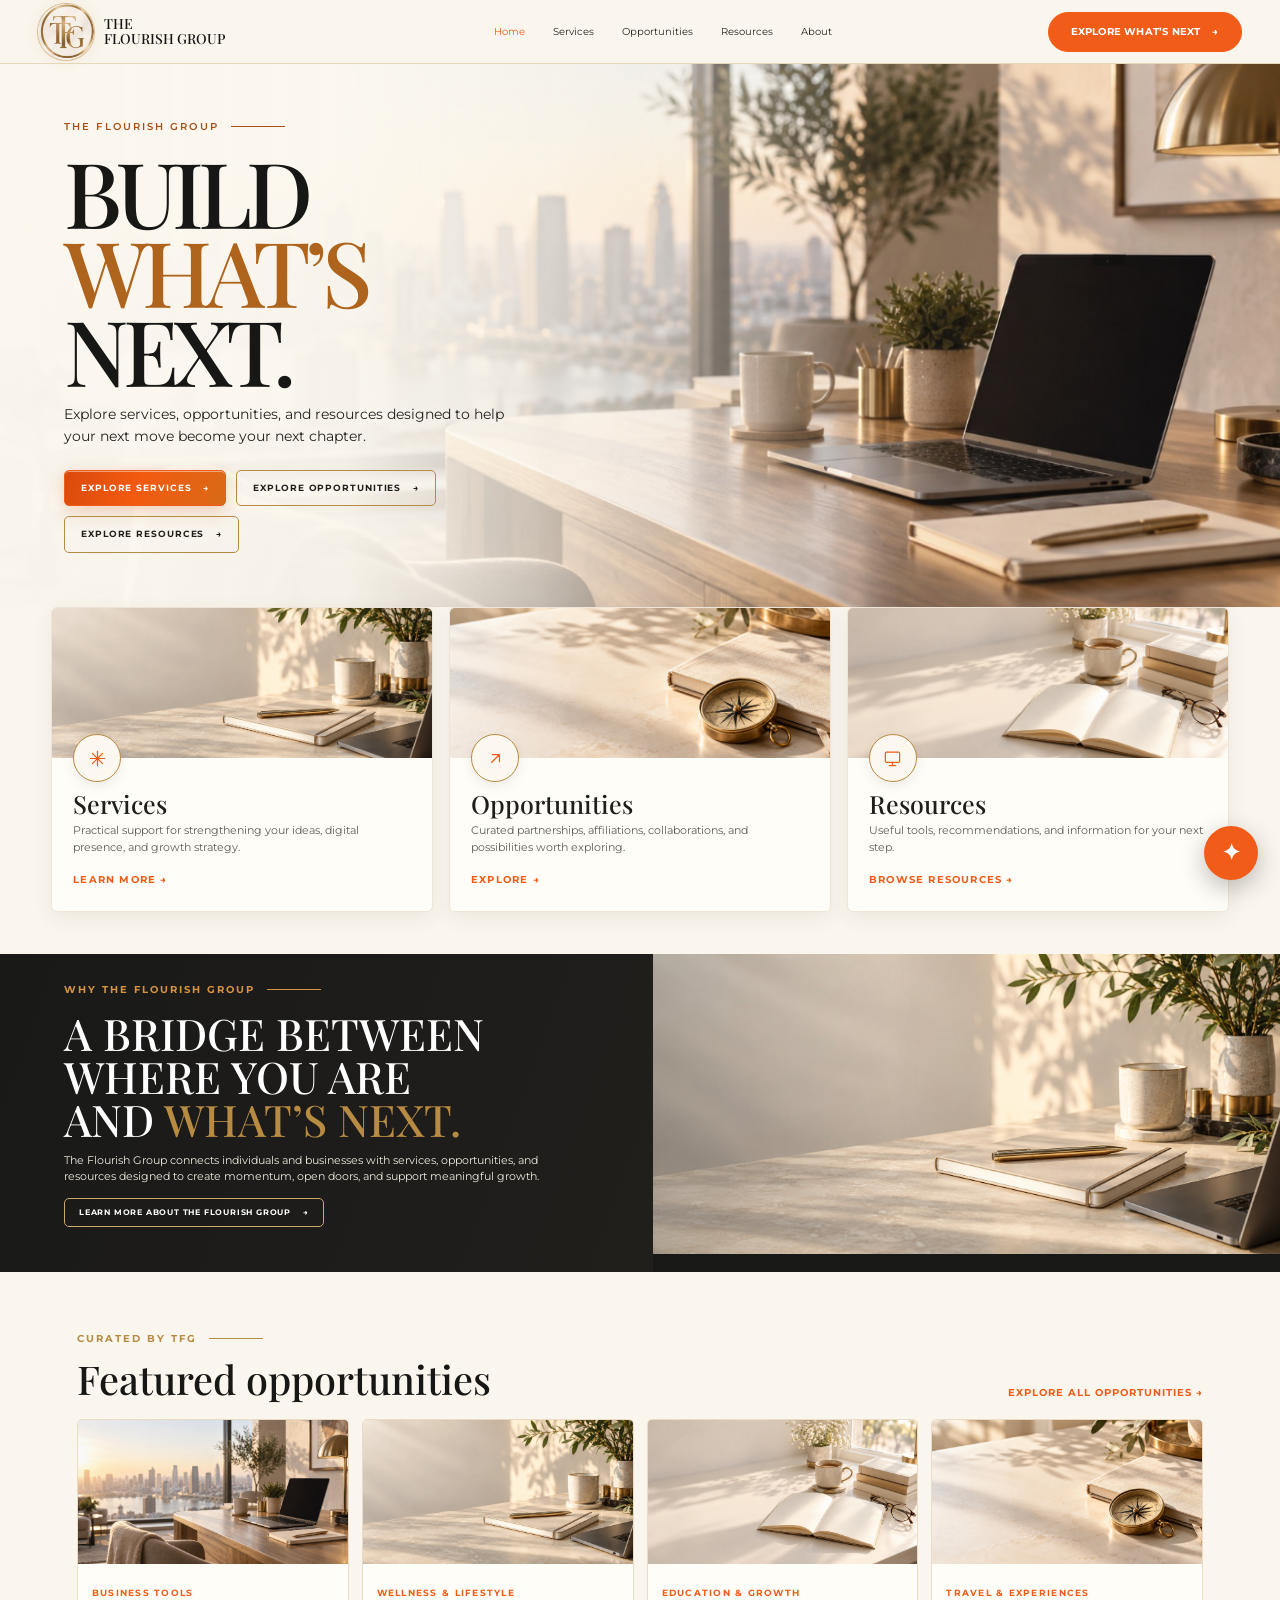
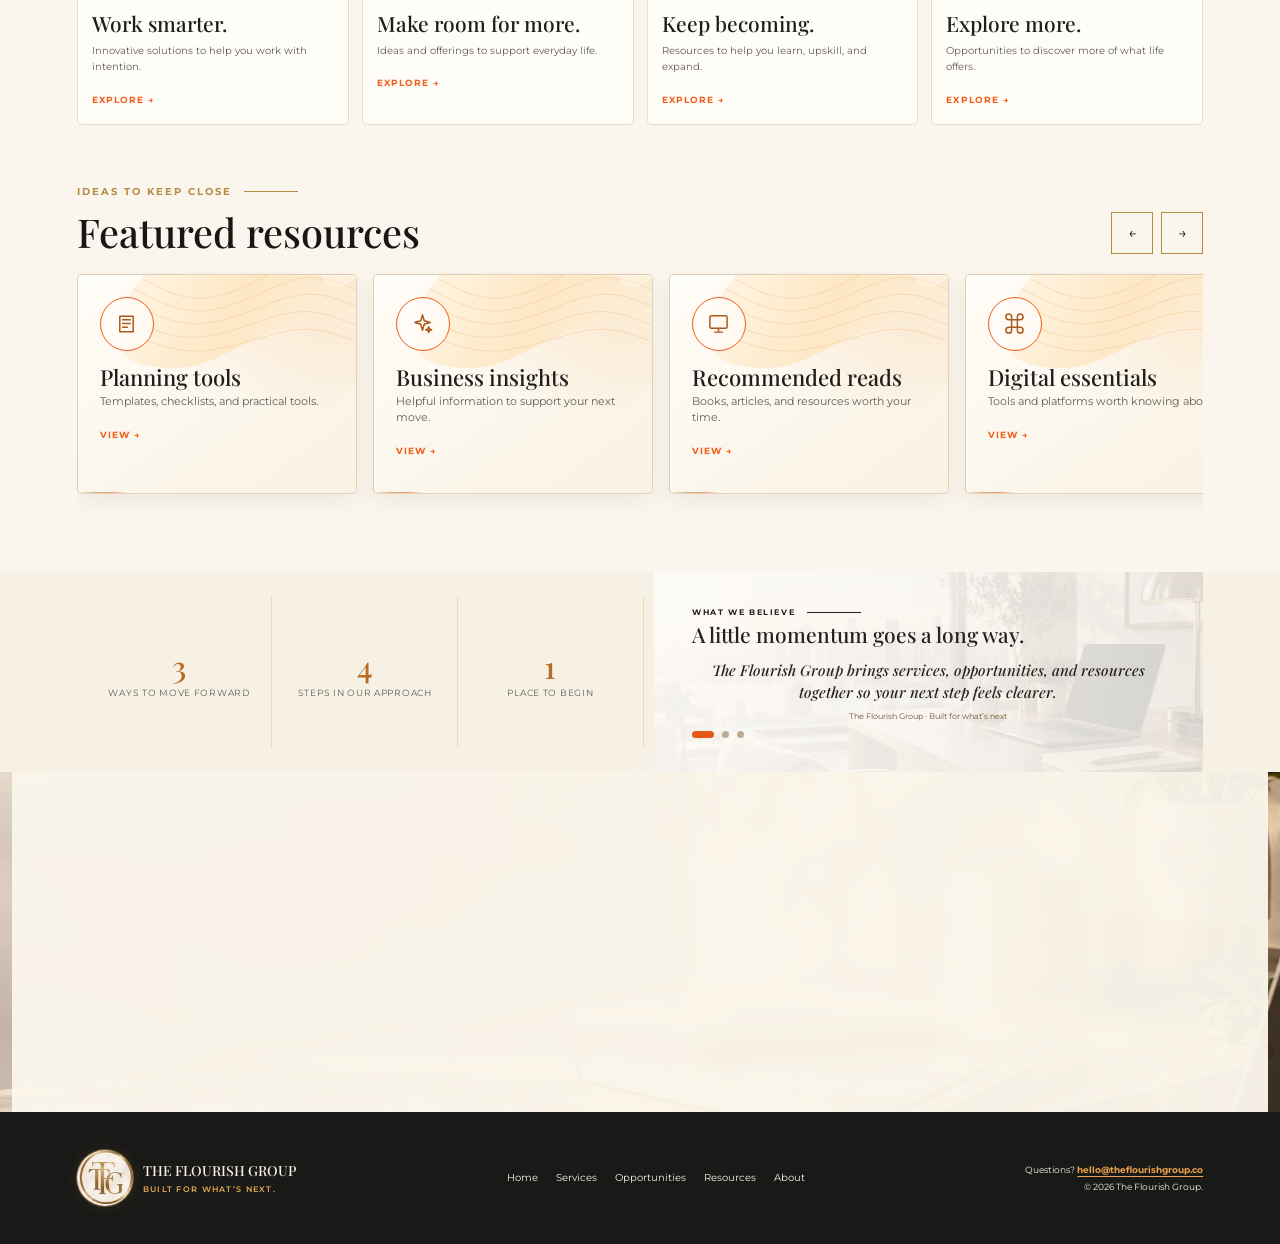
==== commit e1e959f3: "Refine mobile icon and arrow artwork" ====
--- a/index.html
+++ b/index.html
@@ -1,11 +1,11 @@
 <!doctype html>
-<html lang="en"><head><meta charset="utf-8"><meta name="viewport" content="width=device-width,initial-scale=1"><meta name="description" content="The Flourish Group brings together services, opportunities, and resources to help you build what’s next."><title>The Flourish Group — Built for What’s Next</title><link rel="stylesheet" href="styles.css?rev=light-ivory-20260925"></head><body>
+<html lang="en"><head><meta charset="utf-8"><meta name="viewport" content="width=device-width,initial-scale=1"><meta name="description" content="The Flourish Group brings together services, opportunities, and resources to help you build what’s next."><title>The Flourish Group — Built for What’s Next</title><link rel="stylesheet" href="styles.css?rev=refined-mobile-icons-20260925"></head><body>
 <header class="site-header"><a class="brand" href="index.html"><span class="brand-mark" aria-hidden="true"></span><span class="brand-name">THE<br>FLOURISH GROUP</span></a><button class="menu-toggle" aria-label="Open navigation" aria-expanded="false">☰</button><nav class="nav"><a class="active" href="index.html">Home</a><a href="services.html">Services</a><a href="opportunities.html">Opportunities</a><a href="resources.html">Resources</a><a href="about.html">About</a></nav><a class="nav-cta" href="opportunities.html">Explore what’s next <span>→</span></a></header>
 <main><section class="hero" data-parallax><div class="hero-copy"><div class="eyebrow">The Flourish Group</div><h1>BUILD<br><em>WHAT’S</em><br>NEXT.</h1><p class="hero-lede">Explore services, opportunities, and resources designed to help your next move become your next chapter.</p><div class="hero-actions"><a class="btn btn-primary" href="services.html">Explore Services <span>→</span></a><a class="btn" href="opportunities.html">Explore Opportunities <span>→</span></a><a class="btn" href="resources.html">Explore Resources <span>→</span></a></div></div><div class="hero-image"><img src="assets/home-hero.jpg" alt="Sunlit workspace with notebook and laptop" fetchpriority="high"></div></section>
-<section class="pillars section-pad" aria-label="Explore the Flourish Group"><article class="pillar-card"><a href="services.html"><div class="pillar-visual"><img class="pillar-image" src="assets/services-hero.jpg" alt="Bright, welcoming workspace"></div><div class="pillar-body"><div class="pillar-icon">✳</div><h2>Services</h2><p>Practical support for strengthening your ideas, digital presence, and growth strategy.</p><span class="text-link">Learn more <span>→</span></span></div></a></article><article class="pillar-card"><a href="opportunities.html"><div class="pillar-visual"><img class="pillar-image" src="assets/opportunities-hero.jpg" alt="Journal and compass suggesting a new direction"></div><div class="pillar-body"><div class="pillar-icon">↗</div><h2>Opportunities</h2><p>Curated partnerships, affiliations, collaborations, and possibilities worth exploring.</p><span class="text-link">Explore <span>→</span></span></div></a></article><article class="pillar-card"><a href="resources.html"><div class="pillar-visual"><img class="pillar-image" src="assets/resources-hero.jpg" alt="Books and notebook in soft sunlight"></div><div class="pillar-body"><div class="pillar-icon">▱</div><h2>Resources</h2><p>Useful tools, recommendations, and information for your next step.</p><span class="text-link">Browse resources <span>→</span></span></div></a></article></section>
+<section class="pillars section-pad" aria-label="Explore the Flourish Group"><article class="pillar-card"><a href="services.html"><div class="pillar-visual"><img class="pillar-image" src="assets/services-hero.jpg" alt="Bright, welcoming workspace"></div><div class="pillar-body"><div class="pillar-icon"><svg viewBox="0 0 24 24" aria-hidden="true"><path d="M12 3v18M3 12h18M5.6 5.6l12.8 12.8M18.4 5.6 5.6 18.4"/></svg></div><h2>Services</h2><p>Practical support for strengthening your ideas, digital presence, and growth strategy.</p><span class="text-link">Learn more <span>→</span></span></div></a></article><article class="pillar-card"><a href="opportunities.html"><div class="pillar-visual"><img class="pillar-image" src="assets/opportunities-hero.jpg" alt="Journal and compass suggesting a new direction"></div><div class="pillar-body"><div class="pillar-icon"><svg viewBox="0 0 24 24" aria-hidden="true"><path d="M7 17 17 7M8 7h9v9"/></svg></div><h2>Opportunities</h2><p>Curated partnerships, affiliations, collaborations, and possibilities worth exploring.</p><span class="text-link">Explore <span>→</span></span></div></a></article><article class="pillar-card"><a href="resources.html"><div class="pillar-visual"><img class="pillar-image" src="assets/resources-hero.jpg" alt="Books and notebook in soft sunlight"></div><div class="pillar-body"><div class="pillar-icon"><svg viewBox="0 0 24 24" aria-hidden="true"><rect x="3" y="4" width="18" height="13" rx="1.5"/><path d="M8 21h8m-4-4v4"/></svg></div><h2>Resources</h2><p>Useful tools, recommendations, and information for your next step.</p><span class="text-link">Browse resources <span>→</span></span></div></a></article></section>
 <section class="statement"><div class="statement-inner section-pad"><div class="eyebrow">Why The Flourish Group</div><h2>A BRIDGE BETWEEN<br>WHERE YOU ARE<br>AND <em>WHAT’S NEXT.</em></h2><p>The Flourish Group connects individuals and businesses with services, opportunities, and resources designed to create momentum, open doors, and support meaningful growth.</p><a class="btn btn-outline-light" href="about.html">Learn more about The Flourish Group <span>→</span></a></div><div class="statement-photo"><img src="assets/services-hero.jpg" alt="Sunlit lounge and desk in a welcoming workspace"></div></section>
 <section class="content-section section-pad"><div class="section-heading"><div><div class="eyebrow">Curated by TFG</div><h2>Featured opportunities</h2></div><a href="opportunities.html">Explore all opportunities <span>→</span></a></div><div class="feature-grid"><article class="feature-card"><div class="feature-image"><img src="assets/home-hero.jpg" alt="Modern tools on a tidy desk"></div><div class="feature-body"><small>Business tools</small><h3>Work smarter.</h3><p>Innovative solutions to help you work with intention.</p><a href="opportunities.html">Explore <span>→</span></a></div></article><article class="feature-card"><div class="feature-image"><img src="assets/services-hero.jpg" alt="Quiet moment for wellness"></div><div class="feature-body"><small>Wellness &amp; lifestyle</small><h3>Make room for more.</h3><p>Ideas and offerings to support everyday life.</p><a href="opportunities.html">Explore <span>→</span></a></div></article><article class="feature-card"><div class="feature-image"><img src="assets/resources-hero.jpg" alt="Books and notes for learning"></div><div class="feature-body"><small>Education &amp; growth</small><h3>Keep becoming.</h3><p>Resources to help you learn, upskill, and expand.</p><a href="opportunities.html">Explore <span>→</span></a></div></article><article class="feature-card"><div class="feature-image"><img src="assets/opportunities-hero.jpg" alt="A compass suggesting new experiences"></div><div class="feature-body"><small>Travel &amp; experiences</small><h3>Explore more.</h3><p>Opportunities to discover more of what life offers.</p><a href="opportunities.html">Explore <span>→</span></a></div></article></div></section>
-<section class="content-section section-pad" style="padding-top:0"><div class="section-heading"><div><div class="eyebrow">Ideas to keep close</div><h2>Featured resources</h2></div><div class="carousel-controls"><button type="button" data-scroll="home-resources" data-direction="-1" aria-label="Previous resources">←</button><button type="button" data-scroll="home-resources" data-direction="1" aria-label="Next resources">→</button></div></div><div class="carousel-track" id="home-resources"><article class="category-card"><span class="category-icon">▤</span><h3>Planning tools</h3><p>Templates, checklists, and practical tools.</p><a href="resources.html" class="text-link">View <span>→</span></a></article><article class="category-card"><span class="category-icon">✧</span><h3>Business insights</h3><p>Helpful information to support your next move.</p><a href="resources.html" class="text-link">View <span>→</span></a></article><article class="category-card"><span class="category-icon">▱</span><h3>Recommended reads</h3><p>Books, articles, and resources worth your time.</p><a href="resources.html" class="text-link">View <span>→</span></a></article><article class="category-card"><span class="category-icon">⌘</span><h3>Digital essentials</h3><p>Tools and platforms worth knowing about.</p><a href="resources.html" class="text-link">View <span>→</span></a></article></div></section>
+<section class="content-section section-pad" style="padding-top:0"><div class="section-heading"><div><div class="eyebrow">Ideas to keep close</div><h2>Featured resources</h2></div><div class="carousel-controls"><button type="button" data-scroll="home-resources" data-direction="-1" aria-label="Previous resources">←</button><button type="button" data-scroll="home-resources" data-direction="1" aria-label="Next resources">→</button></div></div><div class="carousel-track" id="home-resources"><article class="category-card"><span class="category-icon"><svg viewBox="0 0 24 24" aria-hidden="true"><path d="M5 4.5h14v16H5zM8 8h8M8 12h8M8 16h5"/></svg></span><h3>Planning tools</h3><p>Templates, checklists, and practical tools.</p><a href="resources.html" class="text-link">View <span>→</span></a></article><article class="category-card"><span class="category-icon"><svg viewBox="0 0 24 24" aria-hidden="true"><path d="m12 3 1.8 6.2L20 11l-6.2 1.8L12 19l-1.8-6.2L4 11l6.2-1.8L12 3Zm6.5 12.5.8 2.2 2.2.8-2.2.8-.8 2.2-.8-2.2-2.2-.8 2.2-.8.8-2.2Z"/></svg></span><h3>Business insights</h3><p>Helpful information to support your next move.</p><a href="resources.html" class="text-link">View <span>→</span></a></article><article class="category-card"><span class="category-icon"><svg viewBox="0 0 24 24" aria-hidden="true"><rect x="3" y="4" width="18" height="13" rx="1.5"/><path d="M8 21h8m-4-4v4"/></svg></span><h3>Recommended reads</h3><p>Books, articles, and resources worth your time.</p><a href="resources.html" class="text-link">View <span>→</span></a></article><article class="category-card"><span class="category-icon"><svg viewBox="0 0 24 24" aria-hidden="true"><path d="M9 6V5a3 3 0 1 0-3 3h12a3 3 0 1 0-3-3v14a3 3 0 1 0 3-3H6a3 3 0 1 0 3 3V6Z"/></svg></span><h3>Digital essentials</h3><p>Tools and platforms worth knowing about.</p><a href="resources.html" class="text-link">View <span>→</span></a></article></div></section>
 <section class="proof-section section-pad"><div class="stats"><div class="stat"><strong data-count="3">0</strong><span>Ways to move forward</span></div><div class="stat"><strong data-count="4">0</strong><span>Steps in our approach</span></div><div class="stat"><strong>1</strong><span>Place to begin</span></div></div><section class="testimonial-shell"><div class="eyebrow">What we believe</div><h2 class="section-title">A little momentum goes a long way.</h2><div class="testimonial-card" data-quotes='["The Flourish Group brings services, opportunities, and resources together so your next step feels clearer.","A thoughtful connection can open the door to what comes next.","Useful guidance helps turn possibility into progress."]'><div class="testimonial-mark">“</div><blockquote>The Flourish Group brings services, opportunities, and resources together so your next step feels clearer.</blockquote><p>The Flourish Group · Built for what’s next</p><div class="carousel-dots"><button aria-label="Show statement 1" aria-current="true"></button><button aria-label="Show statement 2" aria-current="false"></button><button aria-label="Show statement 3" aria-current="false"></button></div></div></section></section>
 <section class="growth" id="contact"><div class="growth-card"><div class="eyebrow">Ready to take the next step?</div><h2>Let’s Work Together.</h2><p>Explore our services or get in touch to see how The Flourish Group can support your goals.</p><div class="cta-actions"><a class="btn btn-primary" href="services.html">Explore Services <span>→</span></a><a class="btn btn-secondary" href="mailto:hello@theflourishgroup.co">Contact Us</a></div><a class="contact-email" href="mailto:hello@theflourishgroup.co">hello@theflourishgroup.co</a></div></section></main>
 <footer class="site-footer"><div class="footer-brand"><span class="brand-mark footer-mark" aria-hidden="true"></span><div>THE FLOURISH GROUP<small>BUILT FOR WHAT’S NEXT.</small></div></div><nav class="footer-nav"><a href="index.html">Home</a><a href="services.html">Services</a><a href="opportunities.html">Opportunities</a><a href="resources.html">Resources</a><a href="about.html">About</a></nav><div class="footer-meta">Questions? <a class="contact-email" href="mailto:hello@theflourishgroup.co">hello@theflourishgroup.co</a><br>© 2026 The Flourish Group.</div></footer><script src="site-refresh.js"></script></body></html>
--- a/styles.css
+++ b/styles.css
@@ -98,3 +98,10 @@
 .stats{background:linear-gradient(115deg,#f8f2e7,#faf6ee)}
 .help-panel{background:linear-gradient(115deg,#f8f2e7,#fffaf1)}
 .cta-card{background:rgba(255,252,245,.97)}
+
+/* Refined line artwork for category symbols and featured links */
+.category-icon svg{width:1em;height:1em;fill:none;stroke:currentColor;stroke-width:1.55;stroke-linecap:round;stroke-linejoin:round;display:block}
+.featured-opportunity>.category-icon svg{width:1.05em;height:1.05em}
+.featured-opportunity>a{border:1px solid rgba(184,139,67,.55);box-shadow:inset 0 1px rgba(255,255,255,.8);font:500 15px/1 var(--sans);transition:transform .2s,background .2s,color .2s}
+.featured-opportunity>a:hover{transform:translateX(2px);background:var(--orange);color:#fff}
+.pillar-icon svg{width:1em;height:1em;fill:none;stroke:currentColor;stroke-width:1.55;stroke-linecap:round;stroke-linejoin:round;display:block}
